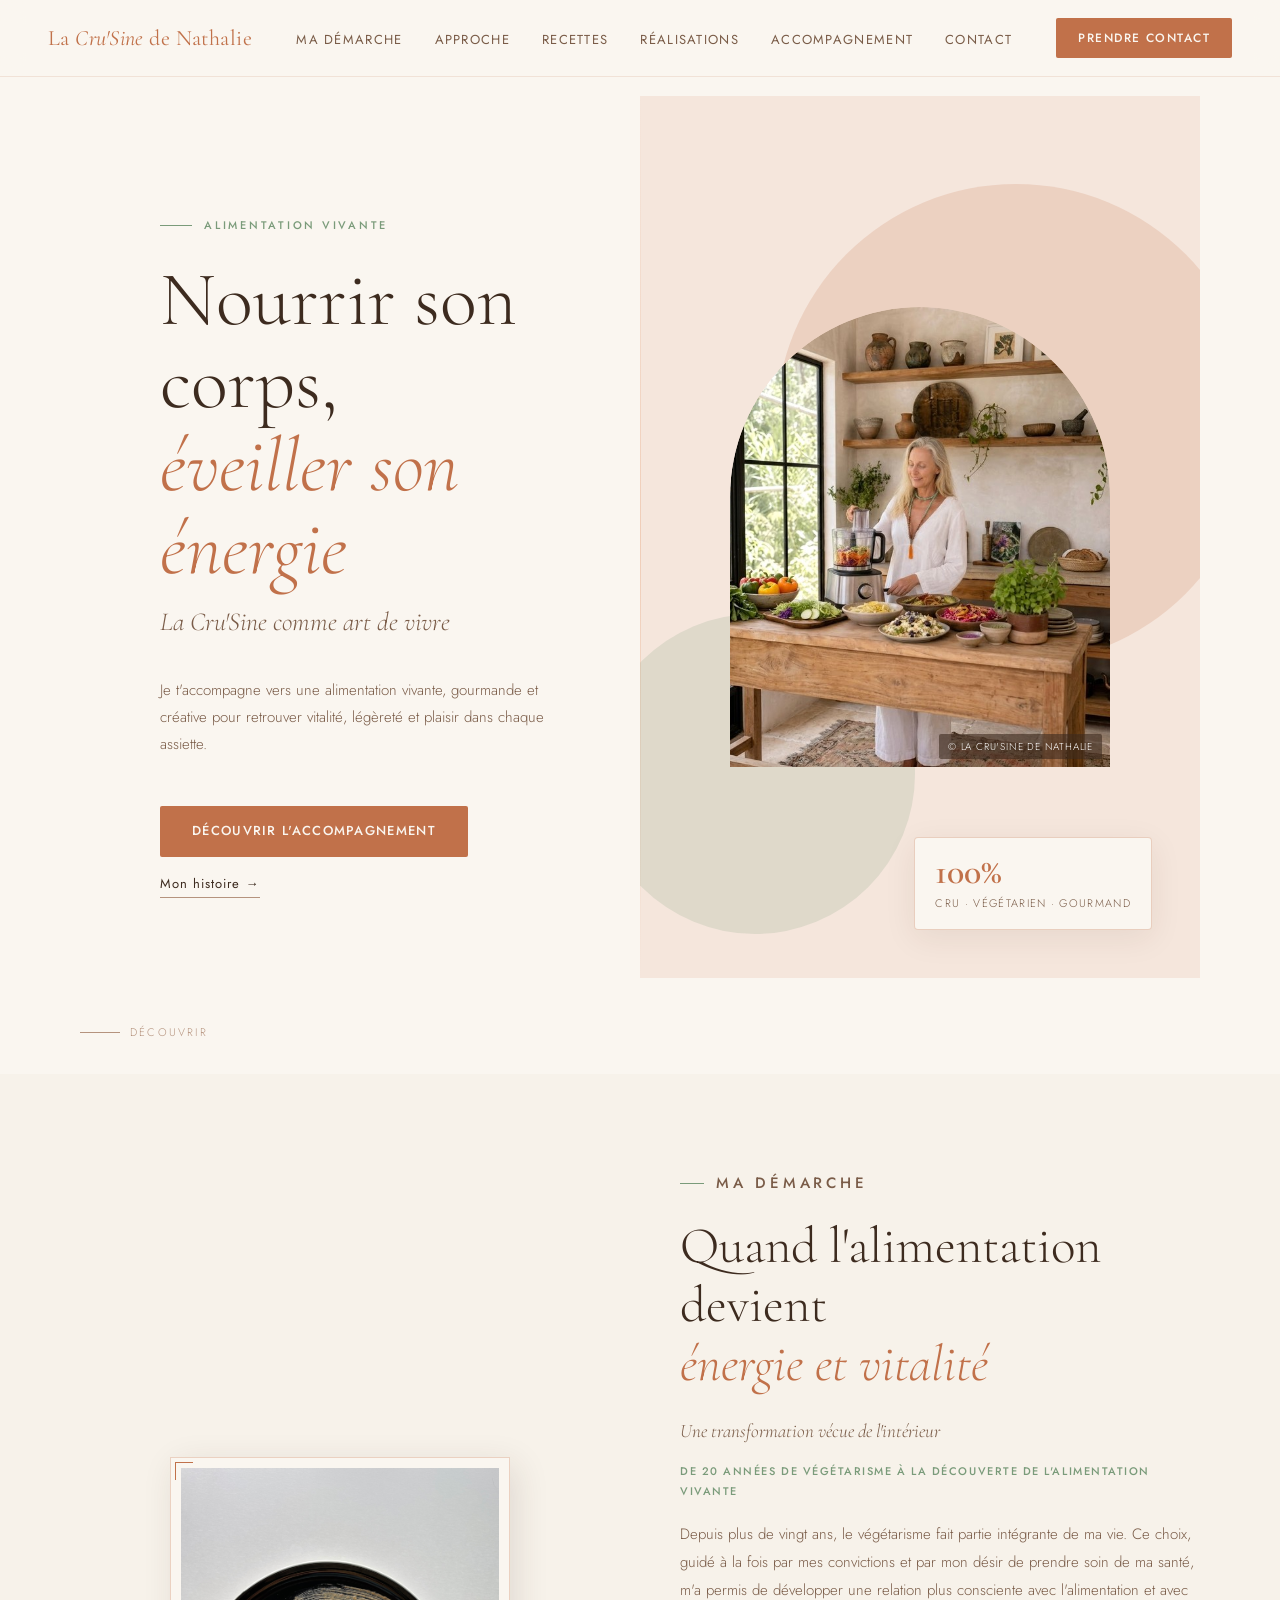
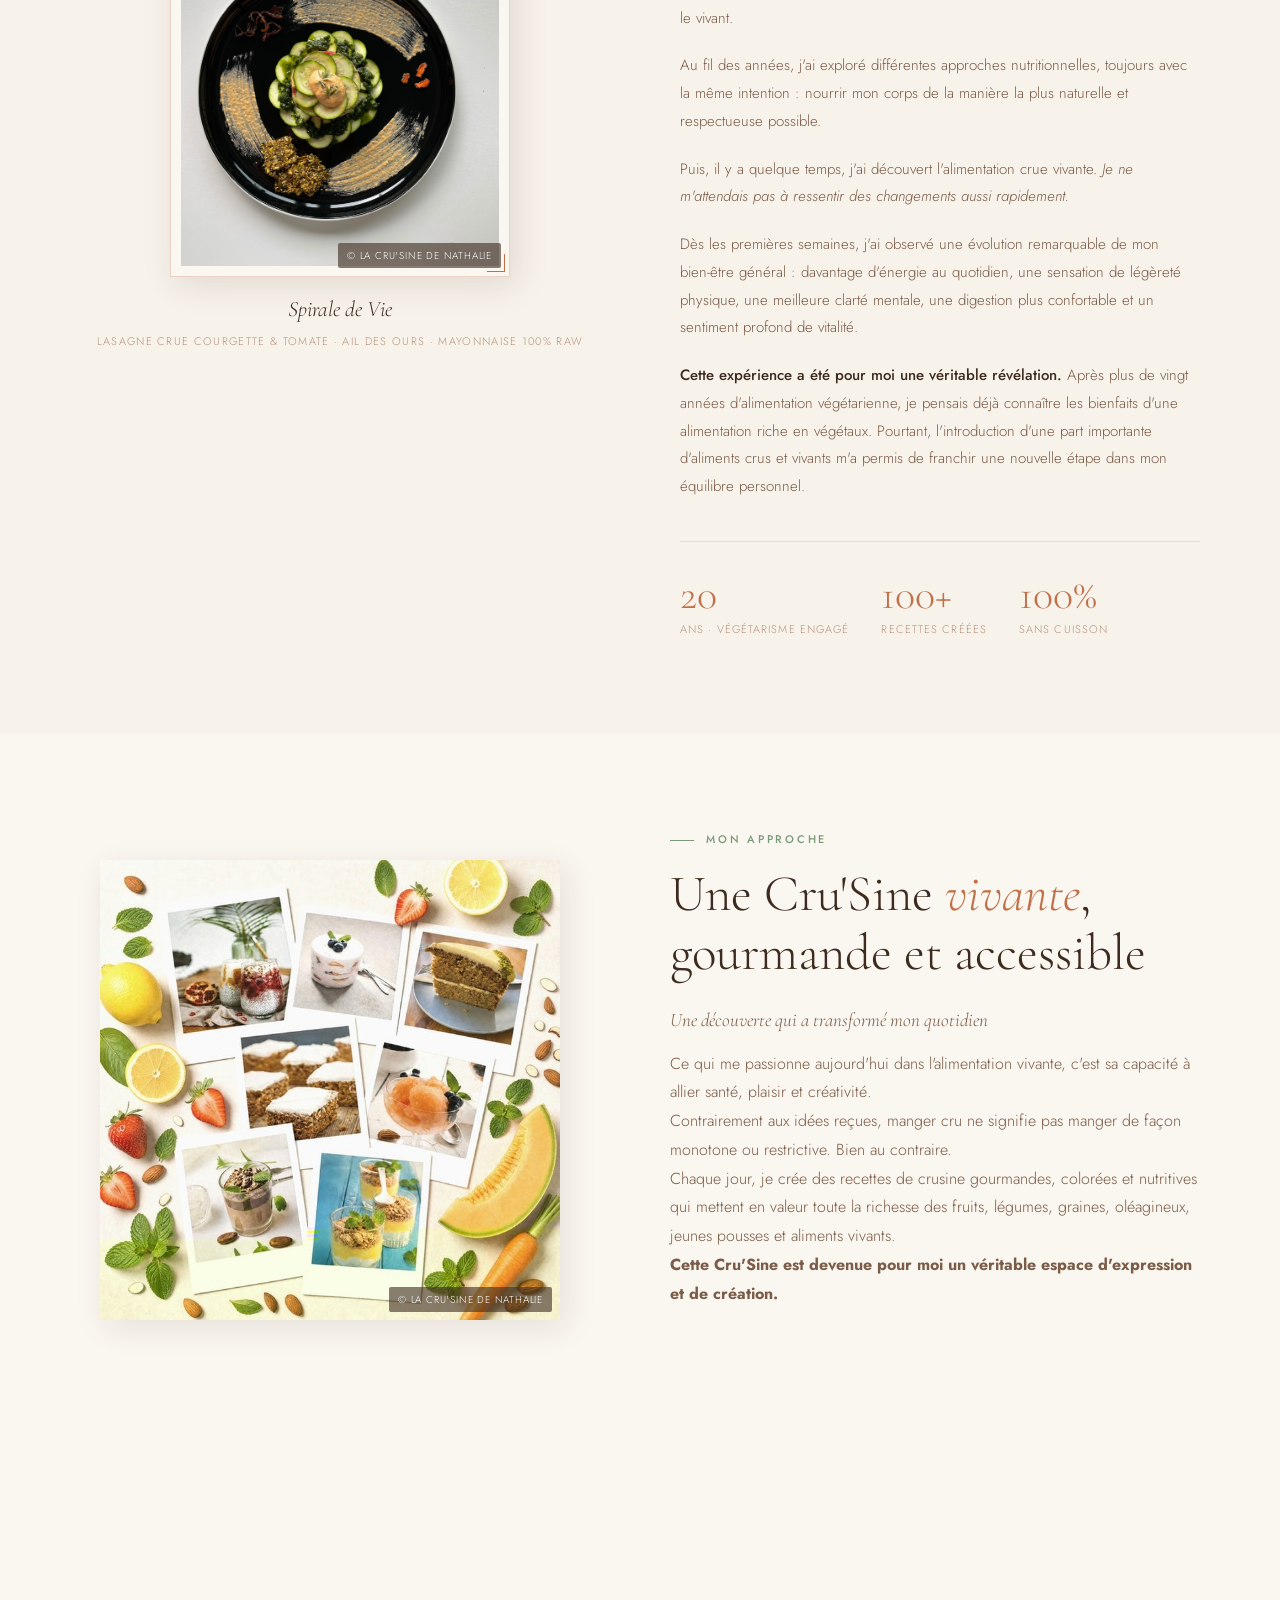
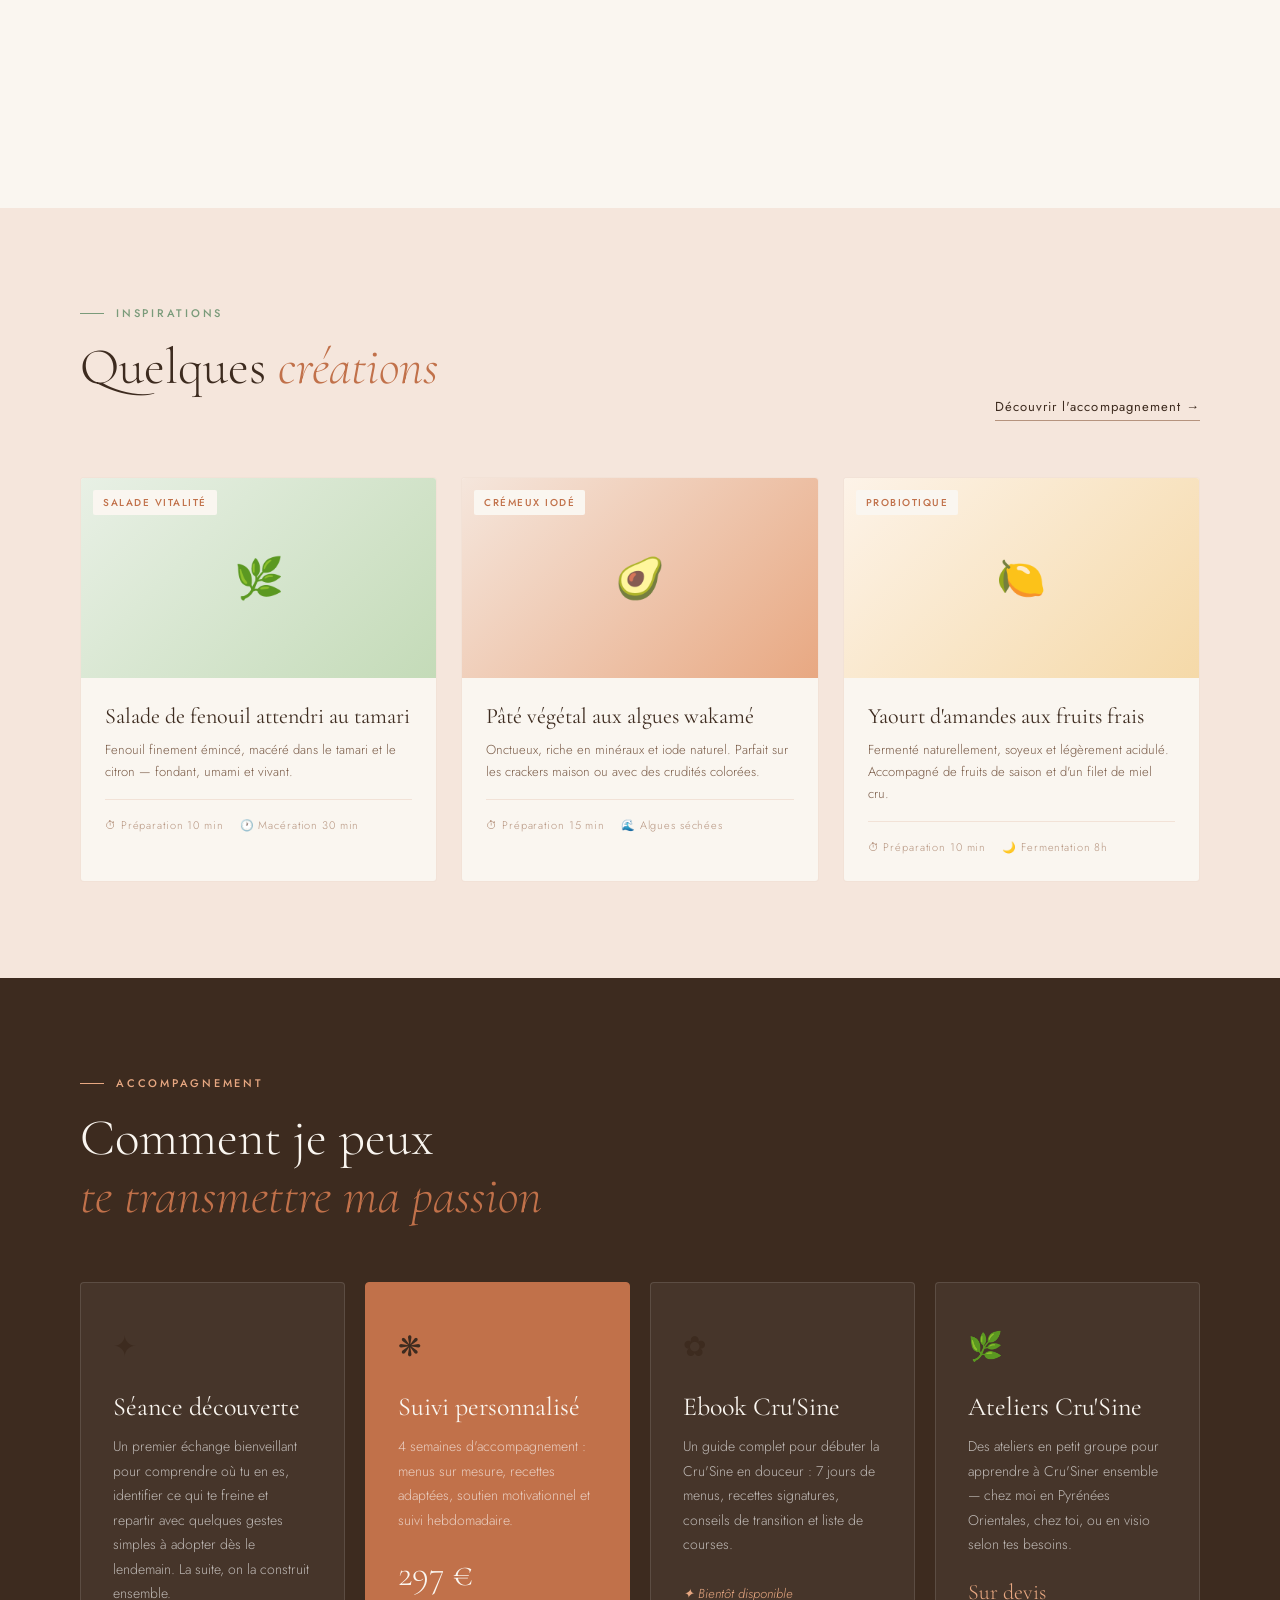
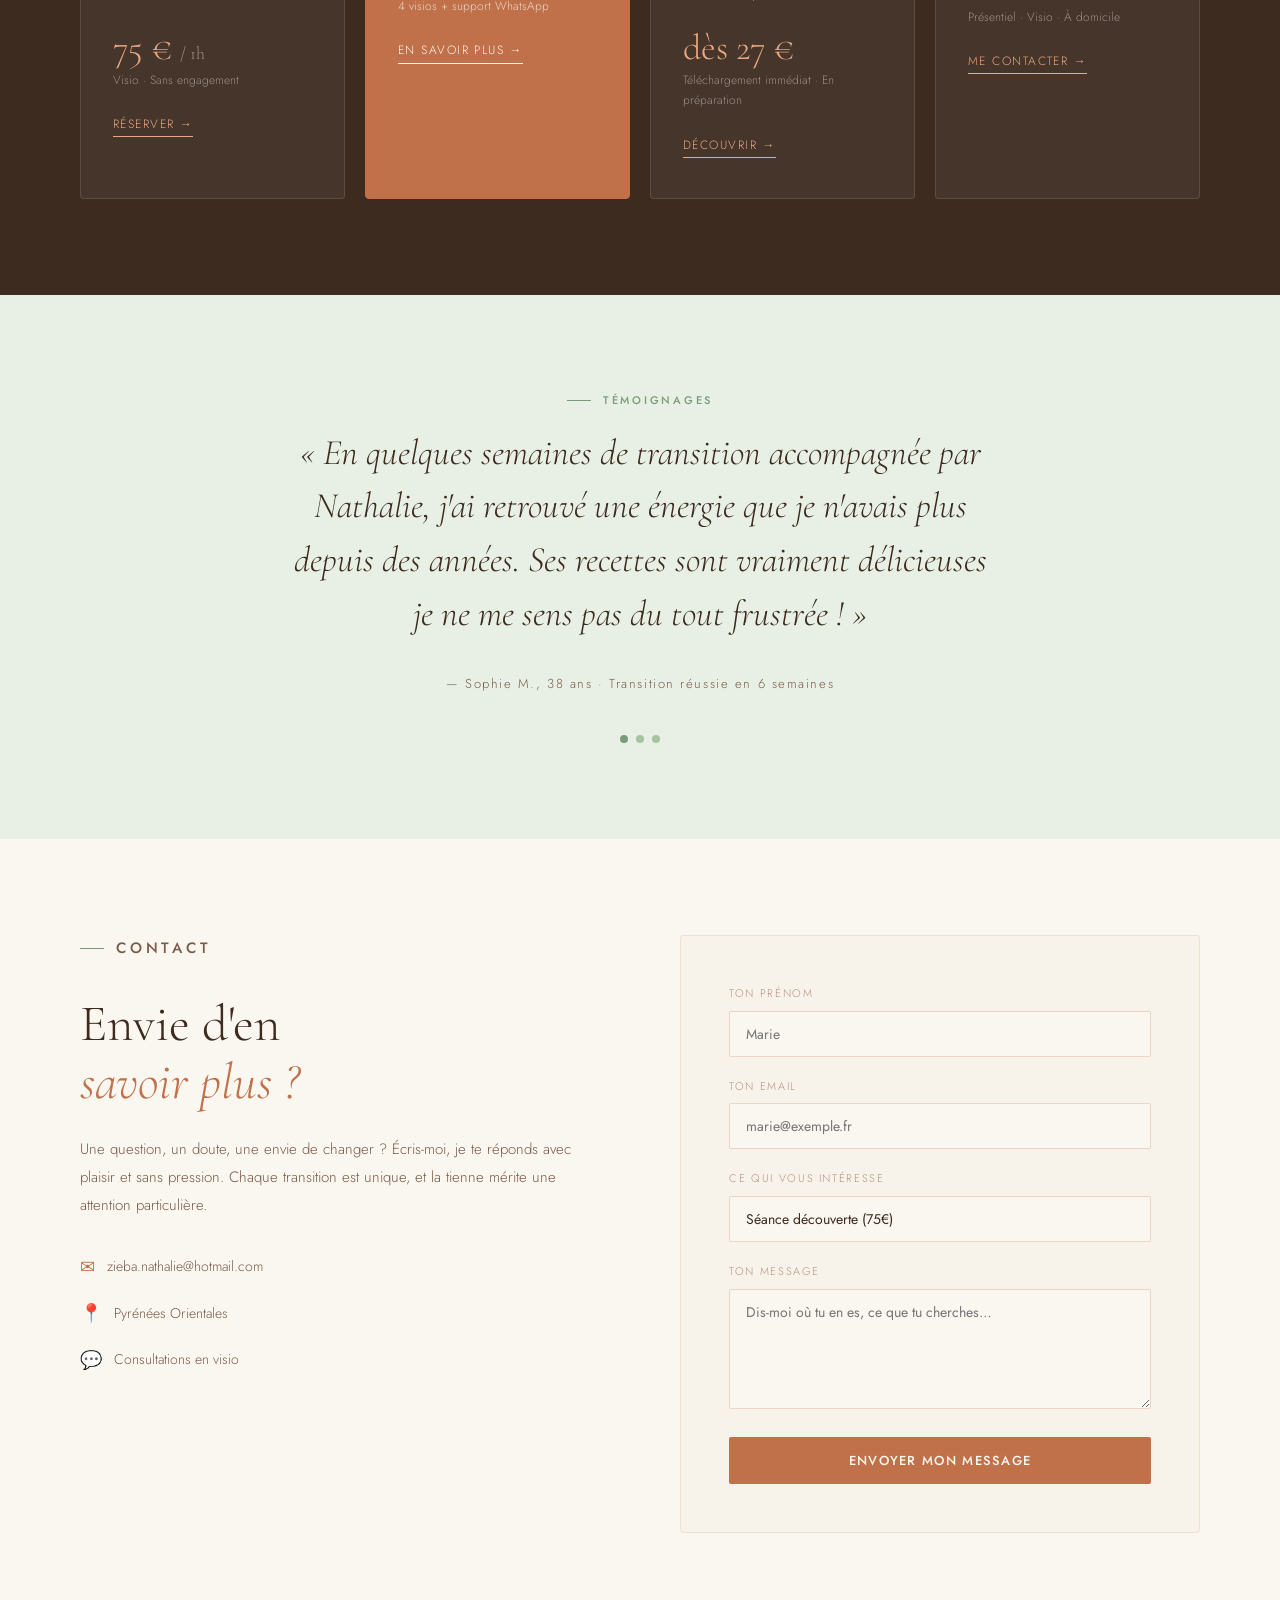
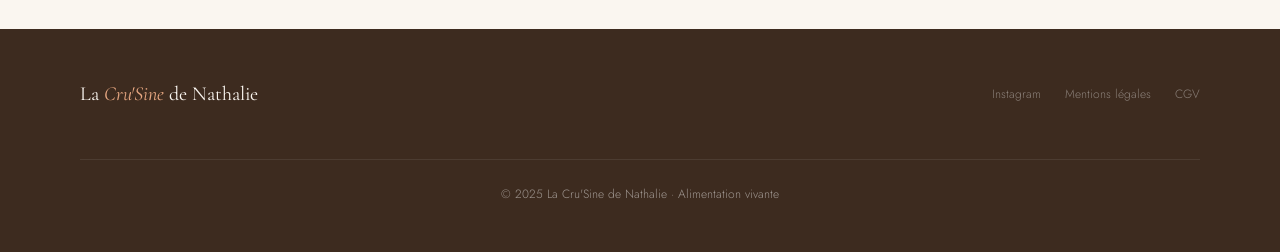
==== index.html @ 4ef41673 "Add files via upload" ====
<!DOCTYPE html>
<html lang="fr">
<head>
<meta charset="UTF-8">
<meta name="viewport" content="width=device-width, initial-scale=1.0, maximum-scale=1.0, user-scalable=no">
<title>La Cru'Sine de Nathalie · Alimentation vivante</title>
<link rel="preconnect" href="https://fonts.googleapis.com">
<link href="https://fonts.googleapis.com/css2?family=Cormorant+Garamond:ital,wght@0,300;0,400;0,600;1,300;1,400&family=Jost:wght@300;400;500&display=swap" rel="stylesheet">
<link rel="stylesheet" href="style.css">
</head>
<body>

<!-- NAV -->
<nav>
  <a href="#" class="nav-logo">La <span>Cru'Sine</span> de Nathalie</a>
  <ul class="nav-links">
    <li><a href="#about">Ma démarche</a></li>
    <li><a href="#pillars">Approche</a></li>
    <li><a href="#recipes">Recettes</a></li>
    <li><a href="galerie.html">Réalisations</a></li><li><a href="#offers">Accompagnement</a></li>
    <li><a href="#contact">Contact</a></li>
  </ul>
  <a href="#contact" class="nav-cta">Prendre contact</a>
  <button class="nav-hamburger" id="hamburger" aria-label="Menu">
    <span></span><span></span><span></span>
  </button>
</nav>

<!-- MENU MOBILE -->
<div class="nav-mobile-overlay" id="mobileMenu">
  <a href="#about" class="mobile-nav-link">Ma démarche</a>
  <a href="#pillars" class="mobile-nav-link">Approche</a>
  <a href="#recipes" class="mobile-nav-link">Recettes</a>
  <a href="galerie.html" class="mobile-nav-link">Réalisations</a>
  <a href="#offers" class="mobile-nav-link">Accompagnement</a>
  <a href="#contact" class="mobile-nav-link">Contact</a>
  <a href="#contact" class="mobile-nav-link nav-mobile-cta">Prendre contact</a>
</div>

<!-- HERO -->
<section class="hero" id="home">
  <div class="hero-left">
    <p class="hero-eyebrow fade-up">Alimentation vivante</p>
    <h1 class="hero-title fade-up delay-1">
      Nourrir son corps,<br>
      <em>éveiller son énergie</em>
    </h1>
    <p class="hero-subtitle fade-up delay-2">La Cru'Sine comme art de vivre</p>
    <p class="hero-desc fade-up delay-3">
      Je t'accompagne vers une alimentation vivante, gourmande et créative 
      pour retrouver vitalité, légèreté et plaisir dans chaque assiette.
    </p>
    <div class="hero-actions fade-up delay-4">
      <a href="#offers" class="btn-primary">Découvrir l'accompagnement</a>
      <a href="#about" class="btn-ghost">Mon histoire →</a>
    </div>
  </div>
  <div class="hero-right">
    <div class="hero-decor-line"></div>
    <div class="hero-shape hero-shape-1"></div>
    <div class="hero-shape hero-shape-2"></div>
    <div class="hero-shape hero-shape-3"></div>
    <div class="hero-botanical">
      <!-- Botanical SVG illustration -->
      <svg class="botanical-svg" viewBox="0 0 400 500" fill="none" xmlns="http://www.w3.org/2000/svg">
        <path d="M200 480 C200 480 200 100 200 80" stroke="#7A9B7A" stroke-width="2" stroke-linecap="round"/>
        <path d="M200 300 C200 300 140 260 100 200 C140 230 200 300 200 300Z" fill="#7A9B7A" opacity="0.6"/>
        <path d="M200 300 C200 300 260 260 300 200 C260 230 200 300 200 300Z" fill="#7A9B7A" opacity="0.5"/>
        <path d="M200 380 C200 380 150 350 120 300 C150 325 200 380 200 380Z" fill="#A8C4A0" opacity="0.5"/>
        <path d="M200 380 C200 380 250 350 280 300 C250 325 200 380 200 380Z" fill="#A8C4A0" opacity="0.4"/>
        <path d="M200 220 C200 220 155 185 130 130 C160 165 200 220 200 220Z" fill="#7A9B7A" opacity="0.55"/>
        <path d="M200 220 C200 220 245 185 270 130 C240 165 200 220 200 220Z" fill="#7A9B7A" opacity="0.45"/>
        <circle cx="200" cy="80" r="12" fill="#C1714A" opacity="0.5"/>
        <circle cx="100" cy="200" r="6" fill="#C1714A" opacity="0.35"/>
        <circle cx="300" cy="200" r="6" fill="#C1714A" opacity="0.35"/>
        <circle cx="120" cy="300" r="5" fill="#E8A882" opacity="0.4"/>
        <circle cx="280" cy="300" r="5" fill="#E8A882" opacity="0.4"/>
        <circle cx="130" cy="130" r="4" fill="#C1714A" opacity="0.3"/>
        <circle cx="270" cy="130" r="4" fill="#C1714A" opacity="0.3"/>
        <!-- Small leaves -->
        <ellipse cx="165" cy="150" rx="18" ry="9" transform="rotate(-35 165 150)" fill="#7A9B7A" opacity="0.4"/>
        <ellipse cx="235" cy="150" rx="18" ry="9" transform="rotate(35 235 150)" fill="#7A9B7A" opacity="0.4"/>
      </svg>
    </div>
    <div class="hero-img-placeholder">
      <div class="hero-photo-frame" style="background:none;border:none;padding:0;overflow:hidden;width:380px;height:460px;border-radius:190px 190px 0 0;">
        <img src="images/nathalie-zieba-la-crusine.jpg" alt="Nathalie Zięba La Cru'Sine" style="width:100%;height:100%;object-fit:cover;object-position:center top;border-radius:190px 190px 0 0;pointer-events:none;user-select:none;-webkit-user-drag:none;" oncontextmenu="return false;" draggable="false">
      </div>
    </div>
    <div class="hero-tag">
      <div class="hero-tag-num">100%</div>
      <div class="hero-tag-label">Cru · Végétarien · Gourmand</div>
    </div>
  </div>
  <div class="scroll-hint">
    <div class="scroll-line"></div>
    <span>Découvrir</span>
  </div>
</section>

<!-- ABOUT -->
<section class="about" id="about">
  <div class="about-grid">
        <div class="about-visual">
      <div class="about-collage">
      <div class="about-collage-frame">
        <img src="images/spirale-de-vie.jpg" alt="Spirale de Vie">
      </div>
      <div class="about-collage-caption">
        <h4>Spirale de Vie</h4>
        <p>Lasagne crue courgette & tomate · ail des ours · mayonnaise 100% raw</p>
      </div>
    </div>
    </div>
    <div class="about-text">
      <p class="section-label">Ma démarche</p>
      <h2 class="section-title">Quand l'alimentation devient<br><em>énergie et vitalité</em></h2>
      <p style="font-family:var(--font-display);font-size:19px;font-style:italic;color:var(--brown-mid);margin-bottom:16px;line-height:1.4;">Une transformation vécue de l'intérieur</p>
      <p style="font-size:11px;letter-spacing:0.14em;text-transform:uppercase;color:var(--sage);font-weight:500;margin-bottom:20px;">De 20 années de végétarisme à la découverte de l'alimentation vivante</p>
      <p>Depuis plus de vingt ans, le végétarisme fait partie intégrante de ma vie. Ce choix, guidé à la fois par mes convictions et par mon désir de prendre soin de ma santé, m'a permis de développer une relation plus consciente avec l'alimentation et avec le vivant.</p>
      <p>Au fil des années, j'ai exploré différentes approches nutritionnelles, toujours avec la même intention : nourrir mon corps de la manière la plus naturelle et respectueuse possible.</p>
      <p>Puis, il y a quelque temps, j'ai découvert l'alimentation crue vivante. <em>Je ne m'attendais pas à ressentir des changements aussi rapidement.</em></p>
      <p>Dès les premières semaines, j'ai observé une évolution remarquable de mon bien-être général : davantage d'énergie au quotidien, une sensation de légèreté physique, une meilleure clarté mentale, une digestion plus confortable et un sentiment profond de vitalité.</p>
      <p><strong>Cette expérience a été pour moi une véritable révélation.</strong> Après plus de vingt années d'alimentation végétarienne, je pensais déjà connaître les bienfaits d'une alimentation riche en végétaux. Pourtant, l'introduction d'une part importante d'aliments crus et vivants m'a permis de franchir une nouvelle étape dans mon équilibre personnel.</p>
      <div class="about-stats">
        <div class="stat-item">
          <div class="stat-num">20</div>
          <div class="stat-label">Ans · Végétarisme engagé</div>
        </div>
        <div class="stat-item">
          <div class="stat-num">100+</div>
          <div class="stat-label">Recettes créées</div>
        </div>
        <div class="stat-item">
          <div class="stat-num">100%</div>
          <div class="stat-label">Sans cuisson</div>
        </div>
      </div>
    </div>
  </div>
</section>

<!-- PILLARS -->
<section class="pillars" id="pillars">
  <div class="pillars-layout">
    <div class="pillars-left">
      <div class="pillars-photo-frame">
        <img class="pillars-photo-main" src="images/la-crusine-de-nathalie.jpg" alt="La Cru'Sine de Nathalie">
        
        
        
        
      </div>
    </div>
    <div class="pillars-right">
      <p class="section-label">Mon approche</p>
      <div class="pillars-intro">
        <h2 class="section-title">Une Cru'Sine <em>vivante</em>,<br>gourmande et accessible</h2>
        <p style="font-family:var(--font-display);font-size:19px;font-style:italic;color:var(--brown-mid);margin-bottom:16px;line-height:1.4;">Une découverte qui a transformé mon quotidien</p>
        <p>Ce qui me passionne aujourd'hui dans l'alimentation vivante, c'est sa capacité à allier santé, plaisir et créativité.</p>
        <p>Contrairement aux idées reçues, manger cru ne signifie pas manger de façon monotone ou restrictive. Bien au contraire.</p>
        <p>Chaque jour, je crée des recettes de crusine gourmandes, colorées et nutritives qui mettent en valeur toute la richesse des fruits, légumes, graines, oléagineux, jeunes pousses et aliments vivants.</p>
        <p><strong>Cette Cru'Sine est devenue pour moi un véritable espace d'expression et de création.</strong></p>
      </div>
      
    </div>
  </div>

  <!-- DESKTOP : grille 3 colonnes -->
  <div class="pillars-grid pillars-grid-desktop">
    <div class="pillar">
      <span class="pillar-num">01</span>
      <span class="pillar-icon">🌿</span>
      <h3>Douceur de la transition</h3>
      <p>Pas de rupture brutale. Un accompagnement progressif, à ton rythme, qui respecte tes habitudes et tes contraintes de vie.</p>
    </div>
    <div class="pillar">
      <span class="pillar-num">02</span>
      <span class="pillar-icon">🍓</span>
      <h3>Saveur avant tout</h3>
      <p>La crusine peut être délicieuse. Je te prouve chaque jour qu'alimentation vivante rime avec plaisir, couleurs et créativité.</p>
    </div>
    <div class="pillar">
      <span class="pillar-num">03</span>
      <span class="pillar-icon">✨</span>
      <h3>Énergie &amp; vitalité</h3>
      <p>Les enzymes vivants, la densité nutritive du cru — ressentir la différence dans son corps est la meilleure des motivations.</p>
    </div>
  </div>

  <!-- MOBILE : carrousel swipeable -->
  <div class="pillars-carousel" id="pilliersCarousel">
    <div class="pillars-carousel-track" id="pilliersTrack">
      <div class="pillar pillar-slide">
        <span class="pillar-num">01</span>
        <span class="pillar-icon">🌿</span>
        <h3>Douceur de la transition</h3>
        <p>Pas de rupture brutale. Un accompagnement progressif, à ton rythme, qui respecte tes habitudes et tes contraintes de vie.</p>
      </div>
      <div class="pillar pillar-slide">
        <span class="pillar-num">02</span>
        <span class="pillar-icon">🍓</span>
        <h3>Saveur avant tout</h3>
        <p>La crusine peut être délicieuse. Je te prouve chaque jour qu'alimentation vivante rime avec plaisir, couleurs et créativité.</p>
      </div>
      <div class="pillar pillar-slide">
        <span class="pillar-num">03</span>
        <span class="pillar-icon">✨</span>
        <h3>Énergie &amp; vitalité</h3>
        <p>Les enzymes vivants, la densité nutritive du cru — ressentir la différence dans son corps est la meilleure des motivations.</p>
      </div>
    </div>
    <div class="carousel-dots" id="pillieresDots">
      <button class="carousel-dot active" data-slide="0" aria-label="Pilier 1"></button>
      <button class="carousel-dot" data-slide="1" aria-label="Pilier 2"></button>
      <button class="carousel-dot" data-slide="2" aria-label="Pilier 3"></button>
    </div>
  </div>
</section>

<!-- RECIPES -->
<section class="recipes" id="recipes">
  <div class="recipes-header">
    <div>
      <p class="section-label">Inspirations</p>
      <h2 class="section-title">Quelques <em>créations</em></h2>
    </div>
    <a href="#contact" class="btn-ghost">Découvrir l'accompagnement →</a>
  </div>
  <div class="recipes-grid">
    <div class="recipe-card" onclick="openModal('modal-fenouil')">
      <div class="recipe-img recipe-img-1">
        <span class="recipe-tag">Salade vitalité</span>
        🌿
      </div>
      <div class="recipe-body">
        <h3>Salade de fenouil attendri au tamari</h3>
        <p>Fenouil finement émincé, macéré dans le tamari et le citron — fondant, umami et vivant.</p>
        <div class="recipe-meta">
          <span>⏱ Préparation 10 min</span>
          <span>🕐 Macération 30 min</span>
        </div>
      </div>
    
    
    </div>
    <div class="recipe-card" onclick="openModal('modal-pate')">
      <div class="recipe-img recipe-img-2">
        <span class="recipe-tag">Crémeux iodé</span>
        🥑
      </div>
      <div class="recipe-body">
        <h3>Pâté végétal aux algues wakamé</h3>
        <p>Onctueux, riche en minéraux et iode naturel. Parfait sur les crackers maison ou avec des crudités colorées.</p>
        <div class="recipe-meta">
          <span>⏱ Préparation 15 min</span>
          <span>🌊 Algues séchées</span>
        </div>
      </div>
    </div>
    <div class="recipe-card" onclick="openModal('modal-yaourt')">
      <div class="recipe-img recipe-img-3">
        <span class="recipe-tag">Probiotique</span>
        🍋
      </div>
      <div class="recipe-body">
        <h3>Yaourt d'amandes aux fruits frais</h3>
        <p>Fermenté naturellement, soyeux et légèrement acidulé. Accompagné de fruits de saison et d'un filet de miel cru.</p>
        <div class="recipe-meta">
          <span>⏱ Préparation 10 min</span>
          <span>🌙 Fermentation 8h</span>
        </div>
      </div>
    </div>
  </div>
</section>

<!-- OFFERS -->
<section class="offers" id="offers">
  <p class="section-label">Accompagnement</p>
  <h2 class="section-title">Comment je peux<br><em>te transmettre ma passion</em></h2>
  <div class="offers-grid">
    <div class="offer-card">
      <div class="offer-icon">✦</div>
      <h3>Séance découverte</h3>
      <p>Un premier échange bienveillant pour comprendre où tu en es, identifier ce qui te freine et repartir avec quelques gestes simples à adopter dès le lendemain. La suite, on la construit ensemble.</p>
      <div class="offer-price">75 € <span style="font-size:18px;color:rgba(255,255,255,0.45)">/ 1h</span></div>
      <div class="offer-price-label">Visio · Sans engagement</div>
      <a href="#contact" class="offer-link">Réserver →</a>
    </div>
    <div class="offer-card featured">
      <div class="offer-icon">❋</div>
      <h3>Suivi personnalisé</h3>
      <p>4 semaines d'accompagnement : menus sur mesure, recettes adaptées, soutien motivationnel et suivi hebdomadaire.</p>
      <div class="offer-price">297 €</div>
      <div class="offer-price-label">4 visios + support WhatsApp</div>
      <a href="#contact" class="offer-link">En savoir plus →</a>
    </div>
    <div class="offer-card">
      <div class="offer-icon">✿</div>
      <h3>Ebook Cru'Sine</h3>
      <p>Un guide complet pour débuter la Cru'Sine en douceur : 7 jours de menus, recettes signatures, conseils de transition et liste de courses. <br><br><em style="color:var(--terra-light);font-size:13px;">✦ Bientôt disponible</em></p>
      <div class="offer-price">dès 27 €</div>
      <div class="offer-price-label">Téléchargement immédiat · En préparation</div>
      <a href="#contact" class="offer-link">Découvrir →</a>
    </div>
      <div class="offer-card">
      <div class="offer-icon">🌿</div>
      <h3>Ateliers Cru'Sine</h3>
      <p>Des ateliers en petit groupe pour apprendre à Cru'Siner ensemble — chez moi en Pyrénées Orientales, chez toi, ou en visio selon tes besoins.</p>
      <div class="offer-price" style="font-size:22px;">Sur devis</div>
      <div class="offer-price-label">Présentiel · Visio · À domicile</div>
      <a href="#contact" class="offer-link">Me contacter →</a>
    </div>
  </div>
</section>

<!-- TESTIMONIAL -->
<section class="testimonial">
  <p class="section-label" style="justify-content:center">Témoignages</p>
  <div class="testimonial-quote" id="tquote">
    «&nbsp;En quelques semaines de transition accompagnée par Nathalie, j'ai retrouvé une énergie que je n'avais plus depuis des années. Ses recettes sont vraiment délicieuses je ne me sens pas du tout frustrée !&nbsp;»
  </div>
  <p class="testimonial-author" id="tauthor">— Sophie M., 38 ans · Transition réussie en 6 semaines</p>
  <div class="testimonial-dots">
    <div class="t-dot active" onclick="showTestimonial(0)"></div>
    <div class="t-dot" onclick="showTestimonial(1)"></div>
    <div class="t-dot" onclick="showTestimonial(2)"></div>
  </div>
</section>

<!-- CONTACT -->
<section class="contact" id="contact">
  <div class="contact-grid">
    <div class="contact-info">
      <p class="section-label">Contact</p>
      <h2 class="section-title">Envie d'en<br><em>savoir plus ?</em></h2>
      <p>Une question, un doute, une envie de changer ? Écris-moi, je te réponds avec plaisir et sans pression. Chaque transition est unique, et la tienne mérite une attention particulière.</p>
      <div class="contact-detail">
        <span class="contact-detail-icon">✉</span>
        <span class="contact-detail-text">zieba.nathalie@hotmail.com</span>
      </div>
      <div class="contact-detail">
        <span class="contact-detail-icon">📍</span>
        <span class="contact-detail-text">Pyrénées Orientales</span>
      </div>
      <div class="contact-detail">
        <span class="contact-detail-icon">💬</span>
        <span class="contact-detail-text">Consultations en visio</span>
      </div>
    </div>
    <div class="contact-form"><form action="https://formspree.io/f/mzdqjozo" method="POST" id="contactForm">
      <div class="form-group">
        <label>Ton prénom</label>
        <input type="text" name="prenom" placeholder="Marie" required>
      </div>
      <div class="form-group">
        <label>Ton email</label>
        <input type="email" name="email" placeholder="marie@exemple.fr" required>
      </div>
      <div class="form-group">
        <label>Ce qui vous intéresse</label>
        <select name="interet">
          <option>Séance découverte (75€)</option>
          <option>Suivi personnalisé (297€/mois)</option>
          <option>Ebook Cru'Sine (bientôt disponible)</option>
          <option>Atelier Cru'Sine (sur devis)</option>
          <option>Une simple question</option>
        </select>
      </div>
      <div class="form-group">
        <label>Ton message</label>
        <textarea name="message" placeholder="Dis-moi où tu en es, ce que tu cherches…"></textarea>
      </div>
      <button type="submit" class="form-submit">Envoyer mon message</button></form>

    <!-- Message de confirmation -->
    <div class="form-confirmation" id="formConfirmation">
      <div class="form-confirmation-icon">🌿</div>
      <h3>Merci <em>pour ton message !</em></h3>
      <div class="confirm-line"></div>
      <p>Je l'ai bien reçu et te répondrai avec plaisir</p>
      <p>dans les 24 à 48 heures.</p>
      <p style="margin-top:16px;font-style:italic;color:var(--brown-light);font-size:13px;">À très vite, Nathalie 🌸</p>
      <button class="confirm-retour" onclick="resetForm()">← Revenir au formulaire</button>
    </div>
    </div>
  </div>
</section>

<!-- FOOTER -->
<footer>
  <div class="footer-logo">La <em>Cru'Sine</em> de Nathalie</div>
  <div class="footer-links">
    <a href="#">Instagram</a>
    <a href="#">Mentions légales</a>
    <a href="#">CGV</a>
  </div>
  <p class="footer-copy">© 2025 La Cru'Sine de Nathalie · Alimentation vivante</p>
</footer>

<!-- MODALES RECETTES -->
<div class="modal-overlay" id="modal-fenouil" onclick="closeModal(event, 'modal-fenouil')">
  <div class="modal-box">
    <div class="modal-header">
      <button class="modal-close" onclick="document.getElementById('modal-fenouil').classList.remove('active');document.body.style.overflow=''">✕</button>
      <div class="modal-tag">🥗 Salade · RAW · Sans déshydratation</div>
      <h2 class="modal-title">Salade de fenouil attendri au tamari</h2>
      <p class="modal-sub">Fenouil finement émincé, macéré dans le tamari et le citron — fondant, umami et vivant</p>
    </div>
    <div class="modal-meta">
      <span>⏱ Préparation 10 min</span>
      <span>🕐 Macération 30 min</span>
      <span>🍽️ 2 personnes</span>
      <span>🌡️ 100% cru · sans déshydratation</span>
    </div>
    <div class="modal-body">
      <div class="modal-section-title">Ingrédients</div>
      <div class="modal-ingredients">
        <div class="modal-ingredient"><span class="ing-name">Bulbe de fenouil</span><span class="ing-qty">1 gros</span></div>
        <div class="modal-ingredient"><span class="ing-name">Tamari non pasteurisé</span><span class="ing-qty">1 c. à s.</span></div>
        <div class="modal-ingredient"><span class="ing-name">Jus de citron frais</span><span class="ing-qty">1 c. à s.</span></div>
        <div class="modal-ingredient"><span class="ing-name">Huile d'olive vierge extra</span><span class="ing-qty">2 c. à s.</span></div>
        <div class="modal-ingredient"><span class="ing-name">Gingembre frais râpé</span><span class="ing-qty">1 c. à c.</span></div>
        <div class="modal-ingredient"><span class="ing-name">Graines de sésame</span><span class="ing-qty">1 c. à s.</span></div>
        <div class="modal-ingredient"><span class="ing-name">Coriandre ou aneth frais</span><span class="ing-qty">1 poignée</span></div>
        <div class="modal-ingredient"><span class="ing-name">Zeste d'orange bio</span><span class="ing-qty">½ c. à c. (optionnel)</span></div>
      </div>
      <div class="modal-section-title">Préparation</div>
      <ol class="modal-steps">
        <li><span class="step-num">1</span>Émincer le fenouil très finement à la mandoline ou au couteau — lamelles quasi translucides pour un résultat fondant.</li>
        <li><span class="step-num">2</span>Dans un grand bol, mélanger le tamari + jus de citron + huile d'olive + gingembre râpé.</li>
        <li><span class="step-num">3</span>Ajouter le fenouil émincé et bien masser à la main pour imprégner chaque lamelle.</li>
        <li><span class="step-num">4</span>Laisser reposer 30 min au frais — le fenouil va s'attendrir et absorber les arômes.</li>
        <li><span class="step-num">5</span>Au moment de servir, parsemer de graines de sésame, herbes fraîches et zeste d'orange.</li>
      </ol>
      <div class="modal-note">💡 Le tamari non pasteurisé (vivant) conserve ses enzymes de fermentation. Variante marine : ajouter quelques lamelles de dulse réhydratée à froid.</div>
    </div>
  </div>
</div>
<div class="modal-overlay" id="modal-pate" onclick="closeModal(event, 'modal-pate')">
  <div class="modal-box">
    <div class="modal-header">
      <button class="modal-close" onclick="document.getElementById('modal-pate').classList.remove('active')">✕</button>
      <div class="modal-tag">🌊 Pâté · RAW · Mer & Algues</div>
      <h2 class="modal-title">Pâté wakamé, citron & gingembre</h2>
      <p class="modal-sub">Frais et vif — le gingembre exalte les algues</p>
    </div>
    <div class="modal-meta">
      <span>⏱ Préparation 15 min</span>
      <span>+ trempage wakamé 10 min</span>
      <span>🍽️ 1 pot de 200 g</span>
    </div>
    <div class="modal-body">
      <div class="modal-section-title">Ingrédients</div>
      <div class="modal-ingredients">
        <div class="modal-ingredient"><span class="ing-name">Wakamé séché</span><span class="ing-qty">20 g</span></div>
        <div class="modal-ingredient"><span class="ing-name">Amandes (trempées 8h)</span><span class="ing-qty">100 g</span></div>
        <div class="modal-ingredient"><span class="ing-name">Gingembre frais râpé</span><span class="ing-qty">2 cm</span></div>
        <div class="modal-ingredient"><span class="ing-name">Citron vert (jus + zeste)</span><span class="ing-qty">1</span></div>
        <div class="modal-ingredient"><span class="ing-name">Huile de coco vierge</span><span class="ing-qty">1 c. à s.</span></div>
        <div class="modal-ingredient"><span class="ing-name">Ciboulette</span><span class="ing-qty">1 botte</span></div>
        <div class="modal-ingredient"><span class="ing-name">Sel de mer</span><span class="ing-qty">½ c. à c.</span></div>
      </div>
      <div class="modal-section-title">Préparation</div>
      <ol class="modal-steps">
        <li><span class="step-num">1</span>Réhydrater le wakamé 10 min à l'eau froide. Égoutter et hacher.</li>
        <li><span class="step-num">2</span>Mixer amandes égouttées, gingembre, citron, huile et sel.</li>
        <li><span class="step-num">3</span>Incorporer le wakamé haché et la ciboulette ciselée à la main.</li>
        <li><span class="step-num">4</span>Ajuster l'acidité avec le citron vert.</li>
        <li><span class="step-num">5</span>Réfrigérer avant de servir.</li>
      </ol>
      <div class="modal-note">💡 Le wakamé réhydraté à froid garde toutes ses propriétés nutritionnelles.</div>
    </div>
  </div>
</div>

<div class="modal-overlay" id="modal-yaourt" onclick="closeModal(event, 'modal-yaourt')">
  <div class="modal-box">
    <div class="modal-header">
      <button class="modal-close" onclick="document.getElementById('modal-yaourt').classList.remove('active')">✕</button>
      <div class="modal-tag">🥥 Yaourt · RAW · Fermenté</div>
      <h2 class="modal-title">Yaourt coco-cajou fermenté nature</h2>
      <p class="modal-sub">La base incontournable — crémeux, légèrement acidulé, parfait tel quel</p>
    </div>
    <div class="modal-meta">
      <span>⏱ Préparation 15 min</span>
      <span>🌡️ Fermentation 12–24h</span>
      <span>🍽️ 4 pots</span>
    </div>
    <div class="modal-body">
      <div class="modal-section-title">Ingrédients</div>
      <div class="modal-ingredients">
        <div class="modal-ingredient"><span class="ing-name">Noix de cajou (trempées 8h)</span><span class="ing-qty">200 g</span></div>
        <div class="modal-ingredient"><span class="ing-name">Lait de coco cru</span><span class="ing-qty">200 ml</span></div>
        <div class="modal-ingredient"><span class="ing-name">Probiotiques</span><span class="ing-qty">2 gélules</span></div>
        <div class="modal-ingredient"><span class="ing-name">Eau filtrée</span><span class="ing-qty">100 ml</span></div>
      </div>
      <div class="modal-section-title">Préparation</div>
      <ol class="modal-steps">
        <li><span class="step-num">1</span>Mixer cajous + lait de coco + eau jusqu'à obtenir une crème ultra-lisse (5 min de mixage).</li>
        <li><span class="step-num">2</span>Ouvrir les gélules de probiotiques et mélanger à la crème avec une cuillère en bois.</li>
        <li><span class="step-num">3</span>Verser dans des pots en verre, couvrir d'un tissu fin.</li>
        <li><span class="step-num">4</span>Fermenter à température ambiante 12–24h (goûter pour ajuster l'acidité).</li>
        <li><span class="step-num">5</span>Réfrigérer 4h avant de servir — il s'épaissit en refroidissant.</li>
      </ol>
      <div class="modal-note">💡 Ne jamais utiliser de cuillère métallique avec les probiotiques — utiliser bois ou bambou.</div>
    </div>
  </div>
</div>

<script src="script.js"></script>
</body>
</html>
---- style.css ----
*, *::before, *::after { box-sizing: border-box; margin: 0; padding: 0; }

  /* Protection anti-copie + signature sur les photos */
  img { -webkit-user-drag: none; user-select: none; -webkit-touch-callout: none; }
  .photo-signature {
    position: absolute; bottom: 8px; right: 8px; z-index: 4;
    font-family: 'Jost', sans-serif; font-size: 10px; letter-spacing: 0.08em;
    text-transform: uppercase; color: #fff;
    background: rgba(61,43,31,0.6);
    padding: 4px 9px;
    border-radius: 2px;
    pointer-events: none; white-space: nowrap;
  }

  :root {
    --terra: #C1714A;
    --terra-light: #E8A882;
    --terra-pale: #F5E6DC;
    --sage: #7A9B7A;
    --sage-light: #A8C4A0;
    --sage-pale: #E8F0E5;
    --cream: #FAF6F0;
    --brown: #3D2B1F;
    --brown-mid: #7A5C48;
    --brown-light: #B5937E;
    --off-white: #F7F2EA;
    --font-display: 'Cormorant Garamond', Georgia, serif;
    --font-body: 'Jost', sans-serif;
  }

  html { scroll-behavior: smooth; overflow-y: auto !important; }
body { overflow-y: auto !important; }

  body {
    font-family: var(--font-body);
    background: var(--cream);
    color: var(--brown);
    font-weight: 300;
    line-height: 1.7;
    overflow-x: hidden;
  }

  /* ── NAV ── */
  nav {
    position: fixed; top: 0; left: 0; right: 0; z-index: 100;
    display: flex; align-items: center; justify-content: space-between;
    padding: 18px 48px;
    background: rgba(250,246,240,0.88);
    backdrop-filter: blur(12px);
    border-bottom: 0.5px solid rgba(193,113,74,0.15);
    transition: padding .3s;
  }
  .nav-logo {
    font-family: var(--font-display);
    font-size: 22px;
    font-weight: 400;
    color: var(--terra);
    letter-spacing: 0.02em;
    text-decoration: none;
  }
  .nav-logo span { font-style: italic; }
  .nav-links { display: flex; gap: 32px; list-style: none; }
  .nav-links a {
    font-size: 13px; font-weight: 400; letter-spacing: 0.1em; text-transform: uppercase;
    color: var(--brown-mid); text-decoration: none; transition: color .2s;
  }
  .nav-links a:hover { color: var(--terra); }
  .nav-cta {
    font-size: 12px; font-weight: 500; letter-spacing: 0.12em; text-transform: uppercase;
    color: var(--cream); background: var(--terra);
    padding: 10px 22px; border-radius: 2px; text-decoration: none;
    transition: background .2s;
  }
  .nav-cta:hover { background: var(--brown); }

  /* ── HERO ── */
  .hero {
    min-height: 100vh;
    display: grid;
    grid-template-columns: 1fr 1fr;
    position: relative;
    overflow: hidden;
  }
  .hero-left {
    display: flex; flex-direction: column; justify-content: center;
    padding: 120px 64px 80px 80px;
    position: relative; z-index: 2;
  }
  .hero-eyebrow {
    font-size: 11px; letter-spacing: 0.25em; text-transform: uppercase;
    color: var(--sage); font-weight: 500; margin-bottom: 24px;
    display: flex; align-items: center; gap: 12px;
  }
  .hero-eyebrow::before {
    content: ''; display: block; width: 32px; height: 0.5px; background: var(--sage);
  }
  .hero-title {
    font-family: var(--font-display);
    font-size: clamp(52px, 6vw, 80px);
    font-weight: 300;
    line-height: 1.08;
    color: var(--brown);
    margin-bottom: 12px;
  }
  .hero-title em {
    font-style: italic; color: var(--terra); display: block;
  }
  .hero-subtitle {
    font-family: var(--font-display);
    font-size: clamp(18px, 2.2vw, 26px);
    font-weight: 300; font-style: italic;
    color: var(--brown-mid); margin-bottom: 36px; line-height: 1.5;
  }
  .hero-desc {
    font-size: 15px; color: var(--brown-mid); max-width: 400px;
    margin-bottom: 48px; line-height: 1.8;
  }
  .hero-actions { display: flex; gap: 16px; align-items: center; flex-wrap: wrap; }
  .btn-primary {
    background: var(--terra); color: var(--cream);
    padding: 14px 32px; border-radius: 2px;
    font-size: 13px; font-weight: 500; letter-spacing: 0.1em; text-transform: uppercase;
    text-decoration: none; transition: all .2s;
  }
  .btn-primary:hover { background: var(--brown); }
  .btn-ghost {
    color: var(--brown); font-size: 13px; font-weight: 400;
    letter-spacing: 0.08em; text-decoration: none;
    border-bottom: 0.5px solid var(--brown-light);
    padding-bottom: 2px; transition: all .2s;
  }
  .btn-ghost:hover { color: var(--terra); border-color: var(--terra); }

  .hero-right {
    -webkit-touch-callout: none; user-select: none;
    position: relative; overflow: hidden;
    background: var(--terra-pale);
  }
  .hero-right img { pointer-events: none; -webkit-user-drag: none; }
  .hero-img-placeholder { -webkit-touch-callout: none; user-select: none;
    position: absolute; inset: 0;
    display: flex; flex-direction: column; align-items: center; justify-content: center;
    gap: 0;
  }
  /* Organic shapes background */
  .hero-shape {
    position: absolute;
    border-radius: 50%;
    opacity: 0.18;
  }
  .hero-shape-1 {
    width: 480px; height: 480px;
    background: var(--terra);
    top: 10%; right: -10%;
    animation: float1 8s ease-in-out infinite;
  }
  .hero-shape-2 {
    width: 320px; height: 320px;
    background: var(--sage);
    bottom: 5%; left: -8%;
    animation: float2 10s ease-in-out infinite;
  }
  .hero-shape-3 {
    width: 200px; height: 200px;
    background: var(--terra-light);
    top: 50%; left: 30%;
    animation: float1 12s ease-in-out infinite 2s;
  }
  @keyframes float1 { 0%,100%{transform:translate(0,0) scale(1)} 50%{transform:translate(-15px,20px) scale(1.05)} }
  @keyframes float2 { 0%,100%{transform:translate(0,0) scale(1)} 50%{transform:translate(20px,-15px) scale(0.95)} }

  .hero-botanical {
    position: absolute; inset: 0;
    display: flex; align-items: center; justify-content: center;
  }
  .botanical-svg { width: 70%; opacity: 0.22; }

  .hero-photo-frame {
    position: relative; z-index: 2;
    width: 340px; height: 420px;
    border-radius: 180px 180px 0 0;
    background: linear-gradient(160deg, rgba(193,113,74,0.3), rgba(122,155,122,0.2));
    border: 1px solid rgba(193,113,74,0.3);
    display: flex; flex-direction: column; align-items: center; justify-content: center;
    gap: 12px; text-align: center; padding: 32px;
  }
  .photo-icon { font-size: 48px; opacity: 0.4; }
  .photo-hint {
    font-size: 12px; letter-spacing: 0.15em; text-transform: uppercase;
    color: var(--terra); opacity: 0.7;
  }
  .hero-tag {
    position: absolute; bottom: 48px; right: 48px; z-index: 3;
    background: var(--cream); border: 0.5px solid rgba(193,113,74,0.3);
    padding: 16px 20px; border-radius: 4px;
    box-shadow: 0 8px 32px rgba(61,43,31,0.08);
  }
  .hero-tag-num {
    font-family: var(--font-display); font-size: 36px; font-weight: 600;
    color: var(--terra); line-height: 1;
  }
  .hero-tag-label {
    font-size: 11px; letter-spacing: 0.12em; text-transform: uppercase;
    color: var(--brown-mid); margin-top: 4px;
  }
  .hero-decor-line {
    position: absolute; left: 0; top: 0; bottom: 0; width: 1px;
    background: linear-gradient(to bottom, transparent, var(--terra-light), transparent);
    opacity: 0.4;
  }

  /* ── SCROLL INDICATOR ── */
  .scroll-hint {
    position: absolute; bottom: 32px; left: 80px;
    display: flex; align-items: center; gap: 10px;
    font-size: 11px; letter-spacing: 0.2em; text-transform: uppercase;
    color: var(--brown-light); z-index: 2;
  }
  .scroll-line {
    width: 40px; height: 0.5px; background: var(--brown-light);
    transform-origin: left;
    animation: grow .8s .5s both;
  }
  @keyframes grow { from{transform:scaleX(0)} to{transform:scaleX(1)} }

  /* ── STRIP ── */
  .strip {
    background: #E8F0E5;
    padding: 16px 80px;
    display: flex; gap: 64px; align-items: center; overflow: hidden;
    white-space: nowrap;
  }
  .strip-item {
    font-family: var(--font-display); font-style: italic;
    font-size: 18px; color: var(--sage); opacity: 0.9;
    flex-shrink: 0;
  }
  .strip-dot {
    width: 4px; height: 4px; border-radius: 50%;
    background: var(--sage); opacity: 0.5; flex-shrink: 0;
  }

  /* ── SECTION COMMONS ── */
  section { padding: 96px 80px; }
  .section-label {
    font-size: 11px; letter-spacing: 0.25em; text-transform: uppercase;
    color: var(--sage); font-weight: 500; margin-bottom: 16px;
    display: flex; align-items: center; gap: 12px;
  }
  .section-label::before { content:''; width:24px; height:0.5px; background:var(--sage); }
  .section-title {
    font-family: var(--font-display); font-size: clamp(36px,4vw,54px);
    font-weight: 300; line-height: 1.15; color: var(--brown);
    margin-bottom: 24px;
  }
  .section-title em { font-style: italic; color: var(--terra); }

  /* ── À PROPOS ── */
  .about { background: var(--off-white); }
  .about-grid { display: grid; grid-template-columns: 1fr 1fr; gap: 80px; align-items: center; }
  .about-visual {
    position: relative;
  }
  .about-photo {
    width: 100%; aspect-ratio: 3/4;
    background: var(--terra-pale);
    border-radius: 4px;
    display: flex; align-items: center; justify-content: center;
    position: relative; overflow: hidden;
  }
  .about-photo-inner {
    font-size: 13px; letter-spacing: 0.15em; text-transform: uppercase;
    color: var(--terra); opacity: 0.5; text-align: center;
  }
  .about-accent {
    position: absolute; bottom: -24px; right: -24px;
    width: 160px; height: 160px;
    background: var(--sage-pale);
    border-radius: 50%; z-index: -1;
  }
  .about-quote {
    position: absolute; top: 32px; left: -32px;
    background: var(--cream); border: 0.5px solid rgba(193,113,74,0.2);
    padding: 20px 24px; border-radius: 4px;
    box-shadow: 0 4px 24px rgba(61,43,31,0.06);
    max-width: 220px;
  }
  .about-quote-text {
    font-family: var(--font-display); font-style: italic;
    font-size: 16px; color: var(--brown); line-height: 1.5;
  }
  .about-quote-author {
    font-size: 11px; letter-spacing: 0.12em; text-transform: uppercase;
    color: var(--brown-light); margin-top: 8px;
  }
  .about-text p { font-size: 15px; color: var(--brown-mid); margin-bottom: 20px; line-height: 1.85; }
  .about-text p strong { font-weight: 500; color: var(--brown); }
  .about-stats {
    display: flex; gap: 32px; margin-top: 40px;
    padding-top: 32px; border-top: 0.5px solid rgba(193,113,74,0.2);
  }
  .stat-item {}
  .stat-num {
    font-family: var(--font-display); font-size: 42px; font-weight: 300;
    color: var(--terra); line-height: 1;
  }
  .stat-label {
    font-size: 11px; letter-spacing: 0.1em; text-transform: uppercase;
    color: var(--brown-light); margin-top: 4px;
  }

  /* ── PILIERS ── */
  .pillars { background: var(--cream); }
  .pillars-intro { max-width: 560px; margin-bottom: 64px; }
  .pillars-intro p { font-size: 16px; color: var(--brown-mid); line-height: 1.8; }
  .pillars-grid { display: grid; grid-template-columns: repeat(3, 1fr); gap: 2px; }
  .pillar {
    background: var(--off-white); padding: 48px 36px;
    border: 0.5px solid rgba(193,113,74,0.1);
    transition: background .25s, transform .25s;
    position: relative; overflow: hidden;
    cursor: default;
  }
  .pillar::before {
    content: ''; position: absolute; top: 0; left: 0; right: 0;
    height: 2px; background: var(--terra);
    transform: scaleX(0); transform-origin: left;
    transition: transform .3s;
  }
  .pillar:hover { background: var(--cream); transform: translateY(-4px); }
  .pillar:hover::before { transform: scaleX(1); }
  .pillar-icon {
    font-size: 32px; margin-bottom: 20px; display: block;
  }
  .pillar-num {
    font-family: var(--font-display); font-size: 48px; font-weight: 300;
    color: rgba(193,113,74,0.15); position: absolute; top: 24px; right: 28px;
    line-height: 1;
  }
  .pillar h3 {
    font-family: var(--font-display); font-size: 24px; font-weight: 400;
    color: var(--brown); margin-bottom: 14px; line-height: 1.3;
  }
  .pillar p { font-size: 14px; color: var(--brown-mid); line-height: 1.75; }

  /* ── RECETTES ── */
  .recipes { background: var(--terra-pale); padding: 96px 80px; }
  .recipes-header { display: flex; justify-content: space-between; align-items: flex-end; margin-bottom: 56px; }
  .recipes-grid { display: grid; grid-template-columns: repeat(3, 1fr); gap: 24px; }
  @media (max-width:1100px) { .recipes-grid { grid-template-columns: repeat(2,1fr); } }
  .recipe-card {
    background: var(--cream); border-radius: 4px; overflow: hidden;
    transition: transform .25s, box-shadow .25s;
    border: 0.5px solid rgba(193,113,74,0.15);
  }
  .recipe-card:hover { transform: translateY(-6px); box-shadow: 0 16px 48px rgba(61,43,31,0.1); }
  .recipe-img {
    height: 200px; background: var(--sage-pale);
    display: flex; align-items: center; justify-content: center;
    font-size: 40px; position: relative; overflow: hidden;
  }
  .recipe-img-1 { background: linear-gradient(135deg, #e8f0e5, #c4dbb8); }
  .recipe-img-2 { background: linear-gradient(135deg, #f5e6dc, #e8a882); }
  .recipe-img-3 { background: linear-gradient(135deg, #fdf3e8, #f5d9a8); }
  .recipe-tag {
    position: absolute; top: 12px; left: 12px;
    background: var(--cream); padding: 4px 10px; border-radius: 2px;
    font-size: 10px; letter-spacing: 0.15em; text-transform: uppercase;
    color: var(--terra); font-weight: 500;
  }
  .recipe-body { padding: 24px; }
  .recipe-body h3 {
    font-family: var(--font-display); font-size: 22px; font-weight: 400;
    color: var(--brown); margin-bottom: 8px; line-height: 1.3;
  }
  .recipe-body p { font-size: 13px; color: var(--brown-mid); line-height: 1.7; }
  .recipe-meta {
    display: flex; gap: 16px; margin-top: 16px;
    padding-top: 16px; border-top: 0.5px solid rgba(193,113,74,0.15);
  }
  .recipe-meta span { font-size: 11px; color: var(--brown-light); letter-spacing: 0.08em; }

  /* ── OFFRES ── */
  .offers { background: var(--brown); padding: 96px 80px; }
  .offers .section-label { color: var(--terra-light); }
  .offers .section-label::before { background: var(--terra-light); }
  .offers .section-title { color: var(--cream); }
  .offers-grid { display: grid; grid-template-columns: repeat(4, 1fr); gap: 20px; margin-top: 56px; }
  @media (max-width:1100px) { .offers-grid { grid-template-columns: repeat(2,1fr); } }
  .offer-card {
    background: rgba(255,255,255,0.05);
    border: 0.5px solid rgba(255,255,255,0.12);
    padding: 40px 32px; border-radius: 4px;
    transition: background .25s;
  }
  .offer-card:hover { background: rgba(255,255,255,0.09); }
  .offer-card.featured {
    background: var(--terra);
    border-color: var(--terra);
  }
  .offer-icon { font-size: 28px; margin-bottom: 20px; }
  .offer-card h3 {
    font-family: var(--font-display); font-size: 26px; font-weight: 400;
    color: var(--cream); margin-bottom: 12px; line-height: 1.2;
  }
  .offer-card p { font-size: 14px; color: rgba(255,255,255,0.65); line-height: 1.75; margin-bottom: 24px; }
  .offer-price {
    font-family: var(--font-display); font-size: 36px; font-weight: 300;
    color: var(--terra-light); line-height: 1;
  }
  .offer-card.featured .offer-price { color: var(--cream); }
  .offer-price-label { font-size: 12px; color: rgba(255,255,255,0.45); margin-top: 4px; }
  .offer-card.featured .offer-price-label { color: rgba(255,255,255,0.7); }
  .offer-link {
    display: inline-block; margin-top: 24px;
    font-size: 12px; letter-spacing: 0.12em; text-transform: uppercase;
    color: var(--terra-light); text-decoration: none;
    border-bottom: 0.5px solid currentColor; padding-bottom: 2px;
    transition: color .2s;
  }
  .offer-card.featured .offer-link { color: var(--cream); }
  .offer-link:hover { color: var(--cream); }

  /* ── TÉMOIGNAGE ── */
  .testimonial { background: var(--sage-pale); padding: 96px 80px; text-align: center; }
  .testimonial-quote {
    font-family: var(--font-display); font-size: clamp(22px, 2.8vw, 36px);
    font-weight: 300; font-style: italic;
    color: var(--brown); max-width: 720px; margin: 0 auto 32px;
    line-height: 1.5;
  }
  .testimonial-author { font-size: 13px; color: var(--brown-mid); letter-spacing: 0.12em; }
  .testimonial-dots {
    display: flex; gap: 8px; justify-content: center; margin-top: 40px;
  }
  .t-dot {
    width: 8px; height: 8px; border-radius: 50%;
    background: var(--sage-light); cursor: pointer; transition: background .2s;
  }
  .t-dot.active { background: var(--sage); }

  /* ── CONTACT ── */
  .contact { background: var(--cream); }
  .contact-grid { display: grid; grid-template-columns: 1fr 1fr; gap: 80px; align-items: start; }
  .contact-info p { font-size: 15px; color: var(--brown-mid); line-height: 1.85; margin-bottom: 32px; }
  .contact-detail { display: flex; align-items: center; gap: 12px; margin-bottom: 16px; }
  .contact-detail-icon { color: var(--terra); font-size: 18px; }
  .contact-detail-text { font-size: 14px; color: var(--brown-mid); }
  .contact-form { background: var(--off-white); padding: 48px; border-radius: 4px; border: 0.5px solid rgba(193,113,74,0.15); }
  .form-group { margin-bottom: 20px; }
  .form-group label {
    display: block; font-size: 11px; letter-spacing: 0.15em; text-transform: uppercase;
    color: var(--brown-light); margin-bottom: 8px;
  }
  .form-group input, .form-group textarea, .form-group select {
    width: 100%; padding: 12px 16px;
    background: var(--cream); border: 0.5px solid rgba(193,113,74,0.25);
    border-radius: 2px; font-family: var(--font-body); font-size: 14px;
    color: var(--brown); outline: none; transition: border-color .2s;
    appearance: none;
  }
  .form-group input:focus, .form-group textarea:focus, .form-group select:focus {
    border-color: var(--terra);
  }
  .form-group textarea { height: 120px; resize: vertical; }
  .form-submit {
    width: 100%; background: var(--terra); color: var(--cream);
    border: none; padding: 14px 32px; border-radius: 2px;
    font-family: var(--font-body); font-size: 13px; font-weight: 500;
    letter-spacing: 0.1em; text-transform: uppercase; cursor: pointer;
    transition: background .2s;
  }
  .form-submit:hover { background: var(--brown); }

  /* ── FOOTER ── */
  footer {
    background: var(--brown); color: rgba(255,255,255,0.5);
    padding: 48px 80px;
    display: flex; justify-content: space-between; align-items: center;
    flex-wrap: wrap; gap: 24px;
  }
  .footer-logo {
    font-family: var(--font-display); font-size: 20px; font-weight: 400;
    color: var(--cream);
  }
  .footer-logo em { font-style: italic; color: var(--terra-light); }
  .footer-links { display: flex; gap: 24px; }
  .footer-links a { font-size: 12px; color: rgba(255,255,255,0.4); text-decoration: none; transition: color .2s; }
  .footer-links a:hover { color: var(--terra-light); }
  .footer-copy { font-size: 12px; width: 100%; text-align: center; margin-top: 24px; padding-top: 24px; border-top: 0.5px solid rgba(255,255,255,0.08); }

  /* ── FADE IN ── */
  .fade-up {
    opacity: 0; transform: translateY(28px);
    animation: fadeUp .7s forwards;
  }
  @keyframes fadeUp { to { opacity:1; transform:translateY(0); } }
  .delay-1 { animation-delay: .1s; }
  .delay-2 { animation-delay: .22s; }
  .delay-3 { animation-delay: .34s; }
  .delay-4 { animation-delay: .46s; }
  .delay-5 { animation-delay: .58s; }

  /* ── HAMBURGER MENU ── */
  .nav-hamburger {
    display: none;
    flex-direction: column;
    gap: 5px;
    cursor: pointer;
    padding: 4px;
    background: none;
    border: none;
    z-index: 200;
  }
  .nav-hamburger span {
    display: block;
    width: 24px;
    height: 1.5px;
    background: var(--brown);
    transition: all .3s;
    transform-origin: center;
  }
  .nav-hamburger.open span:nth-child(1) { transform: translateY(6.5px) rotate(45deg); }
  .nav-hamburger.open span:nth-child(2) { opacity: 0; }
  .nav-hamburger.open span:nth-child(3) { transform: translateY(-6.5px) rotate(-45deg); }

  .nav-mobile-overlay {
    display: none;
    position: fixed;
    inset: 0;
    z-index: 150;
    background: rgba(250,246,240,0.98);
    backdrop-filter: blur(16px);
    flex-direction: column;
    align-items: center;
    justify-content: center;
    gap: 8px;
    padding: 80px 32px 40px;
  }
  .nav-mobile-overlay.open { display: flex; }
  .nav-mobile-overlay a {
    font-family: var(--font-display);
    font-size: clamp(24px, 6vw, 36px);
    font-weight: 300;
    color: var(--brown);
    text-decoration: none;
    letter-spacing: 0.04em;
    padding: 10px 0;
    border-bottom: 0.5px solid rgba(193,113,74,0.15);
    width: 100%;
    text-align: center;
    transition: color .2s;
  }
  .nav-mobile-overlay a:hover { color: var(--terra); }
  .nav-mobile-cta {
    margin-top: 16px;
    background: var(--terra) !important;
    color: var(--cream) !important;
    padding: 14px 36px !important;
    border-radius: 2px !important;
    font-family: var(--font-body) !important;
    font-size: 13px !important;
    font-weight: 500 !important;
    letter-spacing: 0.1em !important;
    text-transform: uppercase !important;
    border-bottom: none !important;
  }

  /* ── RESPONSIVE ── */
  @media (max-width: 900px) {
    /* NAV */
    nav { padding: 16px 20px; }
    .nav-links { display: none; }
    .nav-cta { display: none; }
    .nav-hamburger { display: flex; }

    /* SECTIONS */
    section { padding: 56px 20px; }

    /* HERO */
    .hero { grid-template-columns: 1fr; min-height: auto; }
    .hero-left {
      padding: 100px 20px 52px;
      text-align: center;
      align-items: center;
    }
    .hero-eyebrow { justify-content: center; }
    .hero-eyebrow::before { display: none; }
    .hero-title { font-size: clamp(36px, 9vw, 56px); }
    .hero-subtitle { font-size: clamp(16px, 4vw, 22px); }
    .hero-desc { max-width: 100%; font-size: 14px; }
    .hero-actions { justify-content: center; }
    .hero-right { display: none; }
    .scroll-hint { display: none; }

    /* STRIP */
    .strip {
      padding: 14px 20px;
      gap: 20px;
      overflow-x: auto;
      -webkit-overflow-scrolling: touch;
      scrollbar-width: none;
    }
    .strip::-webkit-scrollbar { display: none; }
    .strip-item { font-size: 15px; flex-shrink: 0; }
    .strip-dot { flex-shrink: 0; }

    /* ABOUT */
    .about { padding: 56px 20px; }
    .about-grid { grid-template-columns: 1fr; gap: 32px; }
    .about-visual { order: -1; }
    .about-quote { display: none; }
    .about-accent { display: none; }
    .about-stats { gap: 20px; flex-wrap: wrap; }
    .stat-num { font-size: 32px; }

    /* PILLARS */
    .pillars { padding: 56px 20px; }
    .pillars-layout { grid-template-columns: 1fr; gap: 32px; }
    .pillars-left { display: none; }
    .pillars-grid {
      grid-template-columns: 1fr !important;
      margin-top: 32px;
      gap: 2px;
    }
    .pillar { padding: 32px 24px; }
    .pillars-polaroids { display: none; }

    /* RECIPES */
    .recipes { padding: 56px 20px; }
    .recipes-header {
      flex-direction: column;
      align-items: flex-start;
      gap: 16px;
      margin-bottom: 32px;
    }
    .recipes-grid { grid-template-columns: 1fr; gap: 16px; }

    /* GALLERY */
    .gallery { padding: 56px 20px; }
    .gallery-header { margin-bottom: 32px; }
    .gallery-grid { grid-template-columns: repeat(2, 1fr); gap: 12px; }
    .gallery-caption { padding: 16px; }
    .gallery-caption h3 { font-size: 15px; }
    .gallery-caption p { display: none; }

    /* OFFERS */
    .offers { padding: 56px 20px; }
    .offers-grid { grid-template-columns: 1fr; gap: 12px; margin-top: 36px; }
    .offer-card { padding: 28px 24px; }
    .offer-card h3 { font-size: 22px; }

    /* TESTIMONIAL */
    .testimonial { padding: 56px 20px; }
    .testimonial-quote { font-size: clamp(18px, 4.5vw, 26px); }

    /* CONTACT */
    .contact { padding: 56px 20px; }
    .contact-grid { grid-template-columns: 1fr; gap: 32px; }
    .contact-form { padding: 28px 20px; }

    /* FOOTER */
    footer {
      padding: 28px 20px;
      flex-direction: column;
      align-items: flex-start;
      gap: 16px;
    }
    .footer-links { flex-wrap: wrap; gap: 16px; }
    .footer-copy { margin-top: 16px; padding-top: 16px; }

    /* COLLAGE */
    .about-collage-frame { max-width: 240px; }

    /* MODAL */
    .modal-box { max-height: 92vh; margin: 0 8px; }
    .modal-header { padding: 20px 18px 16px; }
    .modal-close { top: 14px; right: 14px; font-size: 20px; }
    .modal-body { padding: 16px 18px 24px; }
    .modal-meta { padding: 12px 18px; gap: 12px; flex-wrap: wrap; }
    .modal-ingredients { grid-template-columns: 1fr; }
    .modal-title { font-size: 22px; }

    /* SECTION TITLE */
    .section-title { font-size: clamp(28px, 7vw, 42px); }

    /* HERO TAG */
    .hero-tag { display: none; }
  }

  @media (max-width: 480px) {
    .gallery-grid { grid-template-columns: 1fr; }
    .hero-actions { flex-direction: column; width: 100%; }
    .btn-primary, .btn-ghost { text-align: center; }
    .btn-primary { width: 100%; padding: 16px 24px; }
    .offers-grid { grid-template-columns: 1fr; }
    .recipe-img { height: 160px; }
    .about-stats { gap: 16px; }
    .stat-num { font-size: 28px; }
  }

  /* ── GALLERY ── */
  .gallery { background: var(--off-white); padding: 96px 80px; }
  .gallery-header { max-width: 640px; margin-bottom: 56px; }
  .gallery-intro { font-size: 15px; color: var(--brown-mid); line-height: 1.8; margin-top: 12px; }
  .gallery-grid {
    display: grid;
    grid-template-columns: repeat(4, 1fr);
    gap: 20px;
  }
  .gallery-item {
    background: var(--cream);
    border-radius: 4px;
    overflow: hidden;
    border: 0.5px solid rgba(193,113,74,0.12);
    transition: transform .28s, box-shadow .28s;
    cursor: default;
  }
  .gallery-item:hover {
    transform: translateY(-6px);
    box-shadow: 0 18px 48px rgba(61,43,31,0.1);
  }
  .gallery-img {
    position: relative;
    overflow: hidden;
    width: 100%;
  }
  .gallery-img img {
    width: 100%;
    height: auto;
    display: block;
    transition: transform .5s;
  }
  .gallery-item:hover .gallery-img img {
    transform: scale(1.06);
  }
  .gallery-tag {
    position: absolute; top: 10px; left: 10px;
    background: rgba(250,246,240,0.92);
    padding: 3px 9px; border-radius: 2px;
    font-size: 10px; letter-spacing: 0.14em; text-transform: uppercase;
    color: var(--terra); font-weight: 500;
  }
  .gallery-caption { padding: 16px 18px 20px; }
  .gallery-caption h3 {
    font-family: var(--font-display); font-size: 18px; font-weight: 400;
    color: var(--brown); margin-bottom: 6px; line-height: 1.3;
  }
  .gallery-caption p { font-size: 12px; color: var(--brown-light); line-height: 1.65; }

  /* Responsive gallery */
  @media (max-width: 1100px) {
    .gallery-grid { grid-template-columns: repeat(3, 1fr); }
  }
  @media (max-width: 750px) {
    .gallery-grid { grid-template-columns: repeat(2, 1fr); }
  }
  @media (max-width: 480px) {
    .gallery-grid { grid-template-columns: 1fr; }
    .gallery { padding: 64px 24px; }
  }


  
  
  
  
  
  
  /* ── COLLAGE ── */
  .about-collage {
    width: 100%;
    display: flex;
    flex-direction: column;
    align-items: center;
    gap: 0;
  }
  .about-collage-frame {
    position: relative;
    max-width: 340px;
    margin: 0 auto;
    background: var(--cream);
    padding: 10px;
    border: 1px solid rgba(193,113,74,0.28);
    box-shadow: 6px 8px 32px rgba(61,43,31,0.12);
    transition: transform .3s, box-shadow .3s;
  }
  .about-collage-frame:hover {
    transform: translateY(-4px);
    box-shadow: 8px 14px 40px rgba(61,43,31,0.16);
  }
  .about-collage-frame img {
    display: block;
    width: 100%;
    aspect-ratio: 4/5;
    object-fit: cover;
    object-position: center;
  }
  /* coins angulaires dorés */
  .about-collage-frame::before,
  .about-collage-frame::after {
    content: ''; position: absolute; z-index: 3;
    width: 18px; height: 18px;
    border-color: var(--terra); border-style: solid;
    pointer-events: none;
  }
  .about-collage-frame::before { top: 4px; left: 4px; border-width: 1.5px 0 0 1.5px; }
  .about-collage-frame::after  { bottom: 4px; right: 4px; border-width: 0 1.5px 1.5px 0; }
  /* légende sous la photo */
  .about-collage-caption {
    margin-top: 14px;
    text-align: center;
  }
  .about-collage-caption h4 {
    font-family: var(--font-display);
    font-size: 22px;
    font-weight: 300;
    font-style: italic;
    color: var(--brown);
    margin-bottom: 4px;
  }
  .about-collage-caption p {
    font-size: 11px;
    letter-spacing: 0.12em;
    text-transform: uppercase;
    color: var(--brown-light);
  }
  @media (max-width: 900px) {
    .about-collage-frame { max-width: 260px; }
  }

  
  /* ── FLOWER OVERLAY on gallery cards ── */
  .gallery-item {
    position: relative;
  }
  .gallery-item::before {
    content: '';
    position: absolute;
    inset: 0;
    z-index: 1;
    pointer-events: none;
    background-size: 75%;
    background-repeat: no-repeat;
    background-position: center 30%;
    opacity: 0.10;
    transition: opacity .4s;
    border-radius: 4px;
  }
  .gallery-item:hover::before {
    opacity: 0.18;
  }

  .gallery-item:nth-child(1)::before {
    background-image: url("data:image/svg+xml,%3Csvg%20viewBox%3D%220%200%20200%20200%22%20xmlns%3D%22http%3A//www.w3.org/2000/svg%22%3E%0A%20%20%20%20%20%20%3Cg%20transform%3D%22translate%28100%2C100%29%22%3E%0A%20%20%20%20%20%20%20%20%3Ccircle%20r%3D%2214%22%20fill%3D%22%234A5FA0%22/%3E%0A%20%20%20%20%20%20%20%20%3Ccircle%20r%3D%228%22%20fill%3D%22%232D3F6E%22/%3E%0A%20%20%20%20%20%20%20%20%3Cellipse%20cx%3D%220%22%20cy%3D%22-42%22%20rx%3D%227%22%20ry%3D%2218%22%20fill%3D%22%236B82C4%22%20transform%3D%22rotate%280%29%22/%3E%0A%20%20%20%20%20%20%20%20%3Cellipse%20cx%3D%220%22%20cy%3D%22-42%22%20rx%3D%227%22%20ry%3D%2218%22%20fill%3D%22%235570B8%22%20transform%3D%22rotate%2830%29%22/%3E%0A%20%20%20%20%20%20%20%20%3Cellipse%20cx%3D%220%22%20cy%3D%22-42%22%20rx%3D%227%22%20ry%3D%2218%22%20fill%3D%22%236B82C4%22%20transform%3D%22rotate%2860%29%22/%3E%0A%20%20%20%20%20%20%20%20%3Cellipse%20cx%3D%220%22%20cy%3D%22-42%22%20rx%3D%227%22%20ry%3D%2218%22%20fill%3D%22%235570B8%22%20transform%3D%22rotate%2890%29%22/%3E%0A%20%20%20%20%20%20%20%20%3Cellipse%20cx%3D%220%22%20cy%3D%22-42%22%20rx%3D%227%22%20ry%3D%2218%22%20fill%3D%22%236B82C4%22%20transform%3D%22rotate%28120%29%22/%3E%0A%20%20%20%20%20%20%20%20%3Cellipse%20cx%3D%220%22%20cy%3D%22-42%22%20rx%3D%227%22%20ry%3D%2218%22%20fill%3D%22%235570B8%22%20transform%3D%22rotate%28150%29%22/%3E%0A%20%20%20%20%20%20%20%20%3Cellipse%20cx%3D%220%22%20cy%3D%22-42%22%20rx%3D%227%22%20ry%3D%2218%22%20fill%3D%22%236B82C4%22%20transform%3D%22rotate%28180%29%22/%3E%0A%20%20%20%20%20%20%20%20%3Cellipse%20cx%3D%220%22%20cy%3D%22-42%22%20rx%3D%227%22%20ry%3D%2218%22%20fill%3D%22%235570B8%22%20transform%3D%22rotate%28210%29%22/%3E%0A%20%20%20%20%20%20%20%20%3Cellipse%20cx%3D%220%22%20cy%3D%22-42%22%20rx%3D%227%22%20ry%3D%2218%22%20fill%3D%22%236B82C4%22%20transform%3D%22rotate%28240%29%22/%3E%0A%20%20%20%20%20%20%20%20%3Cellipse%20cx%3D%220%22%20cy%3D%22-42%22%20rx%3D%227%22%20ry%3D%2218%22%20fill%3D%22%235570B8%22%20transform%3D%22rotate%28270%29%22/%3E%0A%20%20%20%20%20%20%20%20%3Cellipse%20cx%3D%220%22%20cy%3D%22-42%22%20rx%3D%227%22%20ry%3D%2218%22%20fill%3D%22%236B82C4%22%20transform%3D%22rotate%28300%29%22/%3E%0A%20%20%20%20%20%20%20%20%3Cellipse%20cx%3D%220%22%20cy%3D%22-42%22%20rx%3D%227%22%20ry%3D%2218%22%20fill%3D%22%235570B8%22%20transform%3D%22rotate%28330%29%22/%3E%0A%20%20%20%20%20%20%3C/g%3E%0A%20%20%20%20%3C/svg%3E");
  }

  .gallery-item:nth-child(2)::before {
    background-image: url("data:image/svg+xml,%3Csvg%20viewBox%3D%220%200%20200%20200%22%20xmlns%3D%22http%3A//www.w3.org/2000/svg%22%3E%0A%20%20%20%20%20%20%3Cg%20transform%3D%22translate%28100%2C105%29%22%3E%0A%20%20%20%20%20%20%20%20%3Cellipse%20cx%3D%220%22%20cy%3D%22-46%22%20rx%3D%2222%22%20ry%3D%2232%22%20fill%3D%22%23E8863A%22%20transform%3D%22rotate%280%29%22/%3E%0A%20%20%20%20%20%20%20%20%3Cellipse%20cx%3D%220%22%20cy%3D%22-46%22%20rx%3D%2222%22%20ry%3D%2232%22%20fill%3D%22%23D97730%22%20transform%3D%22rotate%2872%29%22/%3E%0A%20%20%20%20%20%20%20%20%3Cellipse%20cx%3D%220%22%20cy%3D%22-46%22%20rx%3D%2222%22%20ry%3D%2232%22%20fill%3D%22%23F09040%22%20transform%3D%22rotate%28144%29%22/%3E%0A%20%20%20%20%20%20%20%20%3Cellipse%20cx%3D%220%22%20cy%3D%22-46%22%20rx%3D%2222%22%20ry%3D%2232%22%20fill%3D%22%23E8863A%22%20transform%3D%22rotate%28216%29%22/%3E%0A%20%20%20%20%20%20%20%20%3Cellipse%20cx%3D%220%22%20cy%3D%22-46%22%20rx%3D%2222%22%20ry%3D%2232%22%20fill%3D%22%23D97730%22%20transform%3D%22rotate%28288%29%22/%3E%0A%20%20%20%20%20%20%20%20%3Ccircle%20r%3D%2212%22%20fill%3D%22%23C1714A%22/%3E%0A%20%20%20%20%20%20%20%20%3Ccircle%20r%3D%226%22%20fill%3D%22%23FAF6F0%22%20opacity%3D%220.6%22/%3E%0A%20%20%20%20%20%20%20%20%3C%21--%20feuille%20ronde%20caracteristique%20--%3E%0A%20%20%20%20%20%20%20%20%3Cellipse%20cx%3D%2260%22%20cy%3D%22-55%22%20rx%3D%2222%22%20ry%3D%2220%22%20fill%3D%22%237A9B7A%22%20opacity%3D%220.7%22%20transform%3D%22rotate%28-15%2060%20-55%29%22/%3E%0A%20%20%20%20%20%20%20%20%3Cline%20x1%3D%2260%22%20y1%3D%22-55%22%20x2%3D%2220%22%20y2%3D%22-20%22%20stroke%3D%22%235A7A5A%22%20stroke-width%3D%221.5%22%20opacity%3D%220.6%22/%3E%0A%20%20%20%20%20%20%3C/g%3E%0A%20%20%20%20%3C/svg%3E");
  }

  .gallery-item:nth-child(3)::before {
    background-image: url("data:image/svg+xml,%3Csvg%20viewBox%3D%220%200%20200%20200%22%20xmlns%3D%22http%3A//www.w3.org/2000/svg%22%3E%0A%20%20%20%20%20%20%3Cline%20x1%3D%22100%22%20y1%3D%22200%22%20x2%3D%22100%22%20y2%3D%2295%22%20stroke%3D%22%237A9B7A%22%20stroke-width%3D%223%22%20stroke-linecap%3D%22round%22/%3E%0A%20%20%20%20%20%20%3Cline%20x1%3D%22140%22%20y1%3D%22200%22%20x2%3D%22138%22%20y2%3D%22115%22%20stroke%3D%22%237A9B7A%22%20stroke-width%3D%222.5%22%20stroke-linecap%3D%22round%22/%3E%0A%20%20%20%20%20%20%3Cline%20x1%3D%2262%22%20y1%3D%22200%22%20x2%3D%2264%22%20y2%3D%22120%22%20stroke%3D%22%237A9B7A%22%20stroke-width%3D%222.5%22%20stroke-linecap%3D%22round%22/%3E%0A%20%20%20%20%20%20%3C%21--%20main%20pompom%20--%3E%0A%20%20%20%20%20%20%3Cg%20transform%3D%22translate%28100%2C78%29%22%3E%0A%20%20%20%20%20%20%20%20%3Ccircle%20cx%3D%220%22%20%20%20cy%3D%22-14%22%20r%3D%229%22%20fill%3D%22%23C4A0D8%22/%3E%0A%20%20%20%20%20%20%20%20%3Ccircle%20cx%3D%2210%22%20%20cy%3D%22-8%22%20%20r%3D%228%22%20fill%3D%22%23B890C8%22/%3E%0A%20%20%20%20%20%20%20%20%3Ccircle%20cx%3D%2213%22%20%20cy%3D%223%22%20%20%20r%3D%229%22%20fill%3D%22%23C4A0D8%22/%3E%0A%20%20%20%20%20%20%20%20%3Ccircle%20cx%3D%226%22%20%20%20cy%3D%2213%22%20%20r%3D%228%22%20fill%3D%22%23D4B0E0%22/%3E%0A%20%20%20%20%20%20%20%20%3Ccircle%20cx%3D%22-6%22%20%20cy%3D%2213%22%20%20r%3D%229%22%20fill%3D%22%23C4A0D8%22/%3E%0A%20%20%20%20%20%20%20%20%3Ccircle%20cx%3D%22-13%22%20cy%3D%223%22%20%20%20r%3D%228%22%20fill%3D%22%23B890C8%22/%3E%0A%20%20%20%20%20%20%20%20%3Ccircle%20cx%3D%22-13%22%20cy%3D%22-8%22%20%20r%3D%229%22%20fill%3D%22%23C4A0D8%22/%3E%0A%20%20%20%20%20%20%20%20%3Ccircle%20cx%3D%22-5%22%20%20cy%3D%22-16%22%20r%3D%228%22%20fill%3D%22%23D4B0E0%22/%3E%0A%20%20%20%20%20%20%20%20%3Ccircle%20cx%3D%222%22%20%20%20cy%3D%222%22%20%20%20r%3D%227%22%20fill%3D%22%23D4B0E0%22/%3E%0A%20%20%20%20%20%20%3C/g%3E%0A%20%20%20%20%20%20%3C%21--%20smaller%20right%20--%3E%0A%20%20%20%20%20%20%3Cg%20transform%3D%22translate%28138%2C96%29%20scale%280.7%29%22%3E%0A%20%20%20%20%20%20%20%20%3Ccircle%20cx%3D%220%22%20%20%20cy%3D%22-14%22%20r%3D%229%22%20fill%3D%22%23C4A0D8%22/%3E%0A%20%20%20%20%20%20%20%20%3Ccircle%20cx%3D%2210%22%20%20cy%3D%22-4%22%20%20r%3D%228%22%20fill%3D%22%23B890C8%22/%3E%0A%20%20%20%20%20%20%20%20%3Ccircle%20cx%3D%2210%22%20%20cy%3D%228%22%20%20%20r%3D%228%22%20fill%3D%22%23C4A0D8%22/%3E%0A%20%20%20%20%20%20%20%20%3Ccircle%20cx%3D%220%22%20%20%20cy%3D%2215%22%20%20r%3D%229%22%20fill%3D%22%23D4B0E0%22/%3E%0A%20%20%20%20%20%20%20%20%3Ccircle%20cx%3D%22-10%22%20cy%3D%228%22%20%20%20r%3D%228%22%20fill%3D%22%23C4A0D8%22/%3E%0A%20%20%20%20%20%20%20%20%3Ccircle%20cx%3D%22-10%22%20cy%3D%22-4%22%20%20r%3D%228%22%20fill%3D%22%23B890C8%22/%3E%0A%20%20%20%20%20%20%3C/g%3E%0A%20%20%20%20%20%20%3C%21--%20smaller%20left%20--%3E%0A%20%20%20%20%20%20%3Cg%20transform%3D%22translate%2864%2C102%29%20scale%280.65%29%22%3E%0A%20%20%20%20%20%20%20%20%3Ccircle%20cx%3D%220%22%20%20%20cy%3D%22-14%22%20r%3D%229%22%20fill%3D%22%23D4B0E0%22/%3E%0A%20%20%20%20%20%20%20%20%3Ccircle%20cx%3D%2210%22%20%20cy%3D%22-4%22%20%20r%3D%228%22%20fill%3D%22%23C4A0D8%22/%3E%0A%20%20%20%20%20%20%20%20%3Ccircle%20cx%3D%2210%22%20%20cy%3D%228%22%20%20%20r%3D%228%22%20fill%3D%22%23B890C8%22/%3E%0A%20%20%20%20%20%20%20%20%3Ccircle%20cx%3D%220%22%20%20%20cy%3D%2215%22%20%20r%3D%229%22%20fill%3D%22%23C4A0D8%22/%3E%0A%20%20%20%20%20%20%20%20%3Ccircle%20cx%3D%22-10%22%20cy%3D%228%22%20%20%20r%3D%228%22%20fill%3D%22%23D4B0E0%22/%3E%0A%20%20%20%20%20%20%20%20%3Ccircle%20cx%3D%22-10%22%20cy%3D%22-4%22%20%20r%3D%228%22%20fill%3D%22%23C4A0D8%22/%3E%0A%20%20%20%20%20%20%3C/g%3E%0A%20%20%20%20%3C/svg%3E");
  }

  .gallery-item:nth-child(4)::before {
    background-image: url("data:image/svg+xml,%3Csvg%20viewBox%3D%220%200%20200%20200%22%20xmlns%3D%22http%3A//www.w3.org/2000/svg%22%3E%0A%20%20%20%20%20%20%3Cg%20transform%3D%22translate%28100%2C100%29%22%3E%0A%20%20%20%20%20%20%20%20%3Cellipse%20cx%3D%220%22%20cy%3D%22-44%22%20rx%3D%228%22%20ry%3D%2220%22%20fill%3D%22%23F0A020%22%20transform%3D%22rotate%280%29%22/%3E%0A%20%20%20%20%20%20%20%20%3Cellipse%20cx%3D%220%22%20cy%3D%22-44%22%20rx%3D%228%22%20ry%3D%2220%22%20fill%3D%22%23E8941A%22%20transform%3D%22rotate%2822%29%22/%3E%0A%20%20%20%20%20%20%20%20%3Cellipse%20cx%3D%220%22%20cy%3D%22-44%22%20rx%3D%228%22%20ry%3D%2220%22%20fill%3D%22%23F0A020%22%20transform%3D%22rotate%2844%29%22/%3E%0A%20%20%20%20%20%20%20%20%3Cellipse%20cx%3D%220%22%20cy%3D%22-44%22%20rx%3D%228%22%20ry%3D%2220%22%20fill%3D%22%23E8941A%22%20transform%3D%22rotate%2866%29%22/%3E%0A%20%20%20%20%20%20%20%20%3Cellipse%20cx%3D%220%22%20cy%3D%22-44%22%20rx%3D%228%22%20ry%3D%2220%22%20fill%3D%22%23F0A020%22%20transform%3D%22rotate%2888%29%22/%3E%0A%20%20%20%20%20%20%20%20%3Cellipse%20cx%3D%220%22%20cy%3D%22-44%22%20rx%3D%228%22%20ry%3D%2220%22%20fill%3D%22%23E8941A%22%20transform%3D%22rotate%28110%29%22/%3E%0A%20%20%20%20%20%20%20%20%3Cellipse%20cx%3D%220%22%20cy%3D%22-44%22%20rx%3D%228%22%20ry%3D%2220%22%20fill%3D%22%23F0A020%22%20transform%3D%22rotate%28132%29%22/%3E%0A%20%20%20%20%20%20%20%20%3Cellipse%20cx%3D%220%22%20cy%3D%22-44%22%20rx%3D%228%22%20ry%3D%2220%22%20fill%3D%22%23E8941A%22%20transform%3D%22rotate%28154%29%22/%3E%0A%20%20%20%20%20%20%20%20%3Cellipse%20cx%3D%220%22%20cy%3D%22-44%22%20rx%3D%228%22%20ry%3D%2220%22%20fill%3D%22%23F0A020%22%20transform%3D%22rotate%28176%29%22/%3E%0A%20%20%20%20%20%20%20%20%3Cellipse%20cx%3D%220%22%20cy%3D%22-44%22%20rx%3D%228%22%20ry%3D%2220%22%20fill%3D%22%23E8941A%22%20transform%3D%22rotate%28198%29%22/%3E%0A%20%20%20%20%20%20%20%20%3Cellipse%20cx%3D%220%22%20cy%3D%22-44%22%20rx%3D%228%22%20ry%3D%2220%22%20fill%3D%22%23F0A020%22%20transform%3D%22rotate%28220%29%22/%3E%0A%20%20%20%20%20%20%20%20%3Cellipse%20cx%3D%220%22%20cy%3D%22-44%22%20rx%3D%228%22%20ry%3D%2220%22%20fill%3D%22%23E8941A%22%20transform%3D%22rotate%28242%29%22/%3E%0A%20%20%20%20%20%20%20%20%3Cellipse%20cx%3D%220%22%20cy%3D%22-44%22%20rx%3D%228%22%20ry%3D%2220%22%20fill%3D%22%23F0A020%22%20transform%3D%22rotate%28264%29%22/%3E%0A%20%20%20%20%20%20%20%20%3Cellipse%20cx%3D%220%22%20cy%3D%22-44%22%20rx%3D%228%22%20ry%3D%2220%22%20fill%3D%22%23E8941A%22%20transform%3D%22rotate%28286%29%22/%3E%0A%20%20%20%20%20%20%20%20%3Cellipse%20cx%3D%220%22%20cy%3D%22-44%22%20rx%3D%228%22%20ry%3D%2220%22%20fill%3D%22%23F0A020%22%20transform%3D%22rotate%28308%29%22/%3E%0A%20%20%20%20%20%20%20%20%3Cellipse%20cx%3D%220%22%20cy%3D%22-44%22%20rx%3D%228%22%20ry%3D%2220%22%20fill%3D%22%23E8941A%22%20transform%3D%22rotate%28330%29%22/%3E%0A%20%20%20%20%20%20%20%20%3Ccircle%20r%3D%2220%22%20fill%3D%22%23D4840A%22/%3E%0A%20%20%20%20%20%20%20%20%3Ccircle%20r%3D%2212%22%20fill%3D%22%23B8680A%22/%3E%0A%20%20%20%20%20%20%20%20%3Ccircle%20r%3D%225%22%20fill%3D%22%23F5C040%22%20opacity%3D%220.8%22/%3E%0A%20%20%20%20%20%20%3C/g%3E%0A%20%20%20%20%3C/svg%3E");
  }

  .gallery-item:nth-child(5)::before {
    background-image: url("data:image/svg+xml,%3Csvg%20viewBox%3D%220%200%20200%20200%22%20xmlns%3D%22http%3A//www.w3.org/2000/svg%22%3E%0A%20%20%20%20%20%20%3Cg%20transform%3D%22translate%28100%2C100%29%22%3E%0A%20%20%20%20%20%20%20%20%3Cellipse%20cx%3D%220%22%20cy%3D%22-48%22%20rx%3D%2213%22%20ry%3D%2226%22%20fill%3D%22%234A90B8%22%20transform%3D%22rotate%280%29%22/%3E%0A%20%20%20%20%20%20%20%20%3Cellipse%20cx%3D%220%22%20cy%3D%22-48%22%20rx%3D%2213%22%20ry%3D%2226%22%20fill%3D%22%235BA0C8%22%20transform%3D%22rotate%2872%29%22/%3E%0A%20%20%20%20%20%20%20%20%3Cellipse%20cx%3D%220%22%20cy%3D%22-48%22%20rx%3D%2213%22%20ry%3D%2226%22%20fill%3D%22%234A90B8%22%20transform%3D%22rotate%28144%29%22/%3E%0A%20%20%20%20%20%20%20%20%3Cellipse%20cx%3D%220%22%20cy%3D%22-48%22%20rx%3D%2213%22%20ry%3D%2226%22%20fill%3D%22%235BA0C8%22%20transform%3D%22rotate%28216%29%22/%3E%0A%20%20%20%20%20%20%20%20%3Cellipse%20cx%3D%220%22%20cy%3D%22-48%22%20rx%3D%2213%22%20ry%3D%2226%22%20fill%3D%22%234A90B8%22%20transform%3D%22rotate%28288%29%22/%3E%0A%20%20%20%20%20%20%20%20%3Ccircle%20r%3D%2210%22%20fill%3D%22%23F5E6DC%22/%3E%0A%20%20%20%20%20%20%20%20%3Ccircle%20r%3D%225%22%20fill%3D%22%23C1714A%22/%3E%0A%20%20%20%20%20%20%20%20%3Cline%20x1%3D%220%22%20y1%3D%22-5%22%20x2%3D%220%22%20y2%3D%22-22%22%20stroke%3D%22%232D3F6E%22%20stroke-width%3D%222%22%20stroke-linecap%3D%22round%22/%3E%0A%20%20%20%20%20%20%20%20%3Cline%20x1%3D%220%22%20y1%3D%22-5%22%20x2%3D%2214%22%20y2%3D%22-16%22%20stroke%3D%22%232D3F6E%22%20stroke-width%3D%222%22%20stroke-linecap%3D%22round%22/%3E%0A%20%20%20%20%20%20%20%20%3Cline%20x1%3D%220%22%20y1%3D%22-5%22%20x2%3D%2214%22%20y2%3D%228%22%20%20stroke%3D%22%232D3F6E%22%20stroke-width%3D%222%22%20stroke-linecap%3D%22round%22/%3E%0A%20%20%20%20%20%20%20%20%3Cline%20x1%3D%220%22%20y1%3D%22-5%22%20x2%3D%22-14%22%20y2%3D%228%22%20%20stroke%3D%22%232D3F6E%22%20stroke-width%3D%222%22%20stroke-linecap%3D%22round%22/%3E%0A%20%20%20%20%20%20%20%20%3Cline%20x1%3D%220%22%20y1%3D%22-5%22%20x2%3D%22-14%22%20y2%3D%22-16%22%20stroke%3D%22%232D3F6E%22%20stroke-width%3D%222%22%20stroke-linecap%3D%22round%22/%3E%0A%20%20%20%20%20%20%3C/g%3E%0A%20%20%20%20%20%20%3C%21--%20second%20small%20flower%20top%20right%20--%3E%0A%20%20%20%20%20%20%3Cg%20transform%3D%22translate%28165%2C40%29%20scale%280.45%29%22%3E%0A%20%20%20%20%20%20%20%20%3Cellipse%20cx%3D%220%22%20cy%3D%22-48%22%20rx%3D%2213%22%20ry%3D%2226%22%20fill%3D%22%234A90B8%22%20transform%3D%22rotate%280%29%22/%3E%0A%20%20%20%20%20%20%20%20%3Cellipse%20cx%3D%220%22%20cy%3D%22-48%22%20rx%3D%2213%22%20ry%3D%2226%22%20fill%3D%22%235BA0C8%22%20transform%3D%22rotate%2872%29%22/%3E%0A%20%20%20%20%20%20%20%20%3Cellipse%20cx%3D%220%22%20cy%3D%22-48%22%20rx%3D%2213%22%20ry%3D%2226%22%20fill%3D%22%234A90B8%22%20transform%3D%22rotate%28144%29%22/%3E%0A%20%20%20%20%20%20%20%20%3Cellipse%20cx%3D%220%22%20cy%3D%22-48%22%20rx%3D%2213%22%20ry%3D%2226%22%20fill%3D%22%235BA0C8%22%20transform%3D%22rotate%28216%29%22/%3E%0A%20%20%20%20%20%20%20%20%3Cellipse%20cx%3D%220%22%20cy%3D%22-48%22%20rx%3D%2213%22%20ry%3D%2226%22%20fill%3D%22%234A90B8%22%20transform%3D%22rotate%28288%29%22/%3E%0A%20%20%20%20%20%20%20%20%3Ccircle%20r%3D%228%22%20fill%3D%22%23F5E6DC%22/%3E%0A%20%20%20%20%20%20%20%20%3Ccircle%20r%3D%224%22%20fill%3D%22%23C1714A%22/%3E%0A%20%20%20%20%20%20%3C/g%3E%0A%20%20%20%20%3C/svg%3E");
  }

  .gallery-item:nth-child(6)::before {
    background-image: url("data:image/svg+xml,%3Csvg%20viewBox%3D%220%200%20200%20200%22%20xmlns%3D%22http%3A//www.w3.org/2000/svg%22%3E%0A%20%20%20%20%20%20%3Cg%20transform%3D%22translate%28100%2C100%29%22%3E%0A%20%20%20%20%20%20%20%20%3C%21--%20back%20petals%20%282%29%20--%3E%0A%20%20%20%20%20%20%20%20%3Cellipse%20cx%3D%22-22%22%20cy%3D%22-44%22%20rx%3D%2218%22%20ry%3D%2228%22%20fill%3D%22%239B7AC4%22%20transform%3D%22rotate%28-15%20-22%20-44%29%22/%3E%0A%20%20%20%20%20%20%20%20%3Cellipse%20cx%3D%2222%22%20cy%3D%22-44%22%20%20rx%3D%2218%22%20ry%3D%2228%22%20fill%3D%22%238B6AB4%22%20transform%3D%22rotate%2815%2022%20-44%29%22/%3E%0A%20%20%20%20%20%20%20%20%3C%21--%20side%20petals%20%282%29%20--%3E%0A%20%20%20%20%20%20%20%20%3Cellipse%20cx%3D%22-50%22%20cy%3D%225%22%20%20%20rx%3D%2220%22%20ry%3D%2226%22%20fill%3D%22%23C4A0D8%22%20transform%3D%22rotate%28-70%20-50%205%29%22/%3E%0A%20%20%20%20%20%20%20%20%3Cellipse%20cx%3D%2250%22%20%20cy%3D%225%22%20%20%20rx%3D%2220%22%20ry%3D%2226%22%20fill%3D%22%23B890C8%22%20transform%3D%22rotate%2870%2050%205%29%22/%3E%0A%20%20%20%20%20%20%20%20%3C%21--%20front%20petal%20%281%29%20--%3E%0A%20%20%20%20%20%20%20%20%3Cellipse%20cx%3D%220%22%20%20%20cy%3D%2244%22%20%20rx%3D%2222%22%20ry%3D%2230%22%20fill%3D%22%237B5AA4%22/%3E%0A%20%20%20%20%20%20%20%20%3C%21--%20center%20markings%20--%3E%0A%20%20%20%20%20%20%20%20%3Ccircle%20r%3D%229%22%20fill%3D%22%23FAF6F0%22/%3E%0A%20%20%20%20%20%20%20%20%3Ccircle%20r%3D%225%22%20fill%3D%22%23F0E040%22%20opacity%3D%220.9%22/%3E%0A%20%20%20%20%20%20%20%20%3C%21--%20dark%20rays%20from%20center%20--%3E%0A%20%20%20%20%20%20%20%20%3Cline%20x1%3D%220%22%20y1%3D%22-5%22%20x2%3D%22-8%22%20y2%3D%22-26%22%20stroke%3D%22%233D2B1F%22%20stroke-width%3D%221.5%22%20opacity%3D%220.5%22/%3E%0A%20%20%20%20%20%20%20%20%3Cline%20x1%3D%220%22%20y1%3D%22-5%22%20x2%3D%228%22%20y2%3D%22-26%22%20stroke%3D%22%233D2B1F%22%20stroke-width%3D%221.5%22%20opacity%3D%220.5%22/%3E%0A%20%20%20%20%20%20%20%20%3Cline%20x1%3D%220%22%20y1%3D%22-5%22%20x2%3D%22-22%22%20y2%3D%228%22%20stroke%3D%22%233D2B1F%22%20stroke-width%3D%221.5%22%20opacity%3D%220.5%22/%3E%0A%20%20%20%20%20%20%20%20%3Cline%20x1%3D%220%22%20y1%3D%22-5%22%20x2%3D%2222%22%20y2%3D%228%22%20stroke%3D%22%233D2B1F%22%20stroke-width%3D%221.5%22%20opacity%3D%220.5%22/%3E%0A%20%20%20%20%20%20%20%20%3Cline%20x1%3D%220%22%20y1%3D%22-5%22%20x2%3D%220%22%20y2%3D%2220%22%20stroke%3D%22%233D2B1F%22%20stroke-width%3D%221.5%22%20opacity%3D%220.5%22/%3E%0A%20%20%20%20%20%20%3C/g%3E%0A%20%20%20%20%3C/svg%3E");
  }

  .gallery-item:nth-child(7)::before {
    background-image: url("data:image/svg+xml,%3Csvg%20viewBox%3D%220%200%20200%20200%22%20xmlns%3D%22http%3A//www.w3.org/2000/svg%22%3E%0A%20%20%20%20%20%20%3Cg%20transform%3D%22translate%28100%2C100%29%22%3E%0A%20%20%20%20%20%20%20%20%3C%21--%20outer%20petals%20--%3E%0A%20%20%20%20%20%20%20%20%3Cellipse%20cx%3D%220%22%20cy%3D%22-50%22%20rx%3D%2218%22%20ry%3D%2228%22%20fill%3D%22%23E8A0A8%22%20transform%3D%22rotate%280%29%22/%3E%0A%20%20%20%20%20%20%20%20%3Cellipse%20cx%3D%220%22%20cy%3D%22-50%22%20rx%3D%2218%22%20ry%3D%2228%22%20fill%3D%22%23D89098%22%20transform%3D%22rotate%2845%29%22/%3E%0A%20%20%20%20%20%20%20%20%3Cellipse%20cx%3D%220%22%20cy%3D%22-50%22%20rx%3D%2218%22%20ry%3D%2228%22%20fill%3D%22%23E8A0A8%22%20transform%3D%22rotate%2890%29%22/%3E%0A%20%20%20%20%20%20%20%20%3Cellipse%20cx%3D%220%22%20cy%3D%22-50%22%20rx%3D%2218%22%20ry%3D%2228%22%20fill%3D%22%23D89098%22%20transform%3D%22rotate%28135%29%22/%3E%0A%20%20%20%20%20%20%20%20%3Cellipse%20cx%3D%220%22%20cy%3D%22-50%22%20rx%3D%2218%22%20ry%3D%2228%22%20fill%3D%22%23E8A0A8%22%20transform%3D%22rotate%28180%29%22/%3E%0A%20%20%20%20%20%20%20%20%3Cellipse%20cx%3D%220%22%20cy%3D%22-50%22%20rx%3D%2218%22%20ry%3D%2228%22%20fill%3D%22%23D89098%22%20transform%3D%22rotate%28225%29%22/%3E%0A%20%20%20%20%20%20%20%20%3Cellipse%20cx%3D%220%22%20cy%3D%22-50%22%20rx%3D%2218%22%20ry%3D%2228%22%20fill%3D%22%23E8A0A8%22%20transform%3D%22rotate%28270%29%22/%3E%0A%20%20%20%20%20%20%20%20%3Cellipse%20cx%3D%220%22%20cy%3D%22-50%22%20rx%3D%2218%22%20ry%3D%2228%22%20fill%3D%22%23D89098%22%20transform%3D%22rotate%28315%29%22/%3E%0A%20%20%20%20%20%20%20%20%3C%21--%20mid%20petals%20--%3E%0A%20%20%20%20%20%20%20%20%3Cellipse%20cx%3D%220%22%20cy%3D%22-34%22%20rx%3D%2214%22%20ry%3D%2222%22%20fill%3D%22%23C87888%22%20transform%3D%22rotate%2822%29%22/%3E%0A%20%20%20%20%20%20%20%20%3Cellipse%20cx%3D%220%22%20cy%3D%22-34%22%20rx%3D%2214%22%20ry%3D%2222%22%20fill%3D%22%23D88898%22%20transform%3D%22rotate%2882%29%22/%3E%0A%20%20%20%20%20%20%20%20%3Cellipse%20cx%3D%220%22%20cy%3D%22-34%22%20rx%3D%2214%22%20ry%3D%2222%22%20fill%3D%22%23C87888%22%20transform%3D%22rotate%28142%29%22/%3E%0A%20%20%20%20%20%20%20%20%3Cellipse%20cx%3D%220%22%20cy%3D%22-34%22%20rx%3D%2214%22%20ry%3D%2222%22%20fill%3D%22%23D88898%22%20transform%3D%22rotate%28202%29%22/%3E%0A%20%20%20%20%20%20%20%20%3Cellipse%20cx%3D%220%22%20cy%3D%22-34%22%20rx%3D%2214%22%20ry%3D%2222%22%20fill%3D%22%23C87888%22%20transform%3D%22rotate%28262%29%22/%3E%0A%20%20%20%20%20%20%20%20%3C%21--%20center%20--%3E%0A%20%20%20%20%20%20%20%20%3Ccircle%20r%3D%2216%22%20fill%3D%22%23B86878%22/%3E%0A%20%20%20%20%20%20%20%20%3Ccircle%20r%3D%229%22%20fill%3D%22%23A85868%22/%3E%0A%20%20%20%20%20%20%20%20%3Ccircle%20r%3D%224%22%20fill%3D%22%23904858%22/%3E%0A%20%20%20%20%20%20%3C/g%3E%0A%20%20%20%20%3C/svg%3E");
  }

  .gallery-item:nth-child(8)::before {
    background-image: url("data:image/svg+xml,%3Csvg%20viewBox%3D%220%200%20200%20200%22%20xmlns%3D%22http%3A//www.w3.org/2000/svg%22%3E%0A%20%20%20%20%20%20%3C%21--%20stem%20--%3E%0A%20%20%20%20%20%20%3Cline%20x1%3D%22100%22%20y1%3D%22190%22%20x2%3D%22100%22%20y2%3D%2250%22%20stroke%3D%22%237A9B7A%22%20stroke-width%3D%223%22%20stroke-linecap%3D%22round%22/%3E%0A%20%20%20%20%20%20%3C%21--%20pairs%20of%20florets%20going%20up%20--%3E%0A%20%20%20%20%20%20%3Cellipse%20cx%3D%2288%22%20%20cy%3D%22155%22%20rx%3D%227%22%20ry%3D%2212%22%20fill%3D%22%239B88C8%22%20transform%3D%22rotate%28-15%2088%20155%29%22/%3E%0A%20%20%20%20%20%20%3Cellipse%20cx%3D%22112%22%20cy%3D%22150%22%20rx%3D%227%22%20ry%3D%2212%22%20fill%3D%22%238B78B8%22%20transform%3D%22rotate%2815%20112%20150%29%22/%3E%0A%20%20%20%20%20%20%3Cellipse%20cx%3D%2287%22%20%20cy%3D%22132%22%20rx%3D%227%22%20ry%3D%2212%22%20fill%3D%22%239B88C8%22%20transform%3D%22rotate%28-15%2087%20132%29%22/%3E%0A%20%20%20%20%20%20%3Cellipse%20cx%3D%22113%22%20cy%3D%22127%22%20rx%3D%227%22%20ry%3D%2212%22%20fill%3D%22%238B78B8%22%20transform%3D%22rotate%2815%20113%20127%29%22/%3E%0A%20%20%20%20%20%20%3Cellipse%20cx%3D%2288%22%20%20cy%3D%22110%22%20rx%3D%227%22%20ry%3D%2212%22%20fill%3D%22%239B88C8%22%20transform%3D%22rotate%28-15%2088%20110%29%22/%3E%0A%20%20%20%20%20%20%3Cellipse%20cx%3D%22112%22%20cy%3D%22105%22%20rx%3D%227%22%20ry%3D%2212%22%20fill%3D%22%238B78B8%22%20transform%3D%22rotate%2815%20112%20105%29%22/%3E%0A%20%20%20%20%20%20%3Cellipse%20cx%3D%2289%22%20%20cy%3D%2288%22%20%20rx%3D%227%22%20ry%3D%2212%22%20fill%3D%22%239B88C8%22%20transform%3D%22rotate%28-15%2089%2088%29%22/%3E%0A%20%20%20%20%20%20%3Cellipse%20cx%3D%22111%22%20cy%3D%2284%22%20%20rx%3D%227%22%20ry%3D%2212%22%20fill%3D%22%238B78B8%22%20transform%3D%22rotate%2815%20111%2084%29%22/%3E%0A%20%20%20%20%20%20%3Cellipse%20cx%3D%2291%22%20%20cy%3D%2268%22%20%20rx%3D%226%22%20ry%3D%2210%22%20fill%3D%22%239B88C8%22%20transform%3D%22rotate%28-12%2091%2068%29%22/%3E%0A%20%20%20%20%20%20%3Cellipse%20cx%3D%22109%22%20cy%3D%2264%22%20%20rx%3D%226%22%20ry%3D%2210%22%20fill%3D%22%238B78B8%22%20transform%3D%22rotate%2812%20109%2064%29%22/%3E%0A%20%20%20%20%20%20%3Cellipse%20cx%3D%22100%22%20cy%3D%2252%22%20%20rx%3D%226%22%20ry%3D%2210%22%20fill%3D%22%23AB98D8%22/%3E%0A%20%20%20%20%20%20%3C%21--%20feuilles%20--%3E%0A%20%20%20%20%20%20%3Cellipse%20cx%3D%2280%22%20cy%3D%22170%22%20rx%3D%225%22%20ry%3D%2214%22%20fill%3D%22%237A9B7A%22%20opacity%3D%220.7%22%20transform%3D%22rotate%28-35%2080%20170%29%22/%3E%0A%20%20%20%20%20%20%3Cellipse%20cx%3D%22120%22%20cy%3D%22168%22%20rx%3D%225%22%20ry%3D%2214%22%20fill%3D%22%236A8B6A%22%20opacity%3D%220.7%22%20transform%3D%22rotate%2835%20120%20168%29%22/%3E%0A%20%20%20%20%3C/svg%3E");
  }

  .gallery-img {
    position: relative;
    z-index: 2;
  }
  .gallery-caption {
    position: relative;
    z-index: 2;
  }


  /* ── COLLAGE FLOWER OVERLAY DIV ── */
  .flower-ol {
    position: absolute;
    inset: 0;
    z-index: 3;
    pointer-events: none;
    background-size: 90%;
    background-repeat: no-repeat;
    background-position: center center;
    opacity: 0.13;
    transition: opacity .4s ease;
    mix-blend-mode: multiply;
  }
  .collage-img:hover .flower-ol {
    opacity: 0.21;
  }


  /* ── COLLAGE ── */
  .about-collage {
    display: flex;
    flex-direction: column;
    align-items: center;
    gap: 0;
    width: 100%;
  }
  .collage-photo {
    position: relative;
    width: 220px;
    background: var(--cream);
    border: 1px solid rgba(193,113,74,0.28);
    padding: 7px;
    box-shadow: 3px 4px 16px rgba(61,43,31,0.09);
    transition: box-shadow .3s, transform .3s;
  }
  .collage-photo:hover {
    box-shadow: 0 8px 28px rgba(61,43,31,0.14);
    transform: translateY(-2px);
  }
  .collage-photo img { width: 100%; height: auto; display: block; }
  .collage-photo::before, .collage-photo::after {
    content: ''; position: absolute; z-index: 3;
    width: 12px; height: 12px;
    border-color: var(--terra); border-style: solid; pointer-events: none;
  }
  .collage-photo::before { top: 3px; left: 3px; border-width: 1px 0 0 1px; }
  .collage-photo::after  { bottom: 3px; right: 3px; border-width: 0 1px 1px 0; }
  .collage-badge {
    position: absolute; bottom: 7px; right: 7px; z-index: 5;
    background: var(--terra); color: var(--cream);
    font-size: 8px; letter-spacing: 0.12em; text-transform: uppercase;
    padding: 3px 8px; font-family: var(--font-body); font-weight: 500;
  }
  .collage-botanik {
    width: 100%; display: flex; justify-content: center;
    padding: 6px 0; opacity: 0.55;
  }
  .collage-botanik svg { width: 90px; height: 50px; }
  @media (max-width: 900px) {
    .collage-photo { width: 160px; }
  }

  /* ── GALLERY ── */
  .gallery { background: var(--terra-pale); padding: 96px 80px; }
  .gallery-header { max-width: 640px; margin-bottom: 56px; }
  .gallery-intro { font-size: 15px; color: var(--brown-mid); line-height: 1.8; margin-top: 12px; }
  .gallery-grid { display: grid; grid-template-columns: repeat(4, 1fr); gap: 20px; }
  .gallery-item { background: var(--cream); border-radius: 4px; overflow: hidden;
    border: 0.5px solid rgba(193,113,74,0.12); transition: transform .25s, box-shadow .25s; cursor: default; }
  .gallery-item:hover { transform: translateY(-6px); box-shadow: 0 16px 48px rgba(61,43,31,0.1); }
  .gallery-img { position: relative; overflow: hidden; aspect-ratio: 1/1; }
  .gallery-img img { width:100%; height:100%; object-fit:cover; object-position:center; display:block; transition: transform .5s; }
  
  .gallery-tag { position:absolute; top:12px; left:12px; z-index:2; background:var(--cream);
    padding:4px 10px; border-radius:2px; font-size:10px; letter-spacing:0.15em;
    text-transform:uppercase; color:var(--terra); font-weight:500; }
  .gallery-caption { padding: 24px; }
  .gallery-caption h3 { font-family:var(--font-display); font-size:18px; font-weight:400;
    color:var(--brown); margin-bottom:6px; line-height:1.3; }
  .gallery-caption p { font-size:12px; color:var(--brown-light); line-height:1.65; }
  @media (max-width:1100px) { .gallery-grid { grid-template-columns: repeat(3,1fr); } }
  @media (max-width:750px)  { .gallery-grid { grid-template-columns: repeat(2,1fr); } }
  @media (max-width:480px)  { .gallery-grid { grid-template-columns: 1fr; } .gallery { padding: 64px 24px; } }


  /* ── POLAROIDS ── */
  .pillars-polaroids {
    display: flex;
    flex-wrap: wrap;
    justify-content: center;
    align-items: center;
    gap: 18px;
    padding: 20px 10px;
  }
  .polaroid {
    background: #FEFCF8;
    padding: 10px 10px 28px 10px;
    box-shadow: 3px 4px 18px rgba(61,43,31,0.14), 0 1px 3px rgba(61,43,31,0.08);
    transition: transform .3s, box-shadow .3s;
    cursor: default;
    flex-shrink: 0;
  }
  .polaroid:hover {
    box-shadow: 6px 8px 28px rgba(61,43,31,0.22);
    z-index: 5;
    position: relative;
  }
  .polaroid-img {
    width: 160px;
    height: 160px;
    overflow: hidden;
  }
  .polaroid-img img {
    width: 100%;
    height: 100%;
    object-fit: cover;
    display: block;
  }
  .polaroid-caption {
    font-family: var(--font-display);
    font-style: italic;
    font-size: 13px;
    color: var(--brown-mid);
    text-align: center;
    margin-top: 6px;
    line-height: 1.3;
  }
  @media (max-width: 900px) {
    .pillars-polaroids { gap: 12px; }
    .polaroid-img { width: 120px; height: 120px; }
  }


  /* ── PILLARS LAYOUT ── */
  .pillars-layout {
    display: grid;
    grid-template-columns: 1fr 1fr;
    gap: 60px;
    align-items: start;
  }
  .pillars-left {
    display: flex;
    align-items: center;
    justify-content: center;
  }
  .pillars-right {}
  /* Grille piliers pleine largeur */
  .pillars-grid {
    grid-template-columns: repeat(3, 1fr) !important;
    margin-top: 48px;
  }
  @media (max-width: 900px) {
    .pillars-layout { grid-template-columns: 1fr; gap: 40px; }
  }


  /* ── RECIPE MODALS ── */
  .recipe-card { cursor: pointer; }
  .recipe-card:hover { transform: translateY(-6px); box-shadow: 0 16px 48px rgba(61,43,31,0.12); }

  .modal-overlay {
    display: none;
    position: fixed; inset: 0; z-index: 1000;
    background: rgba(61,43,31,0.55);
    backdrop-filter: blur(4px);
    align-items: center;
    justify-content: center;
    padding: 20px;
  }
  .modal-overlay.active { display: flex; }
  .modal-box {
    background: var(--cream);
    border-radius: 6px;
    max-width: 680px;
    width: 100%;
    max-height: 88vh;
    overflow-y: auto;
    position: relative;
    box-shadow: 0 24px 80px rgba(61,43,31,0.22);
  }
  .modal-header {
    background: var(--off-white);
    padding: 28px 32px 20px;
    border-bottom: 0.5px solid rgba(193,113,74,0.15);
    position: sticky; top: 0; z-index: 2;
  }
  .modal-close {
    position: absolute; top: 16px; right: 20px;
    background: none; border: none; cursor: pointer;
    font-size: 22px; color: var(--brown-light);
    transition: color .2s;
  }
  .modal-close:hover { color: var(--terra); }
  .modal-tag {
    font-size: 10px; letter-spacing: 0.18em; text-transform: uppercase;
    color: var(--sage); font-weight: 500; margin-bottom: 8px;
  }
  .modal-title {
    font-family: var(--font-display); font-size: 28px; font-weight: 300;
    color: var(--brown); line-height: 1.2; margin-bottom: 6px;
  }
  .modal-sub {
    font-size: 13px; color: var(--brown-light); font-style: italic;
  }
  .modal-meta {
    display: flex; gap: 20px; flex-wrap: wrap;
    padding: 14px 32px;
    border-bottom: 0.5px solid rgba(193,113,74,0.12);
    background: var(--terra-pale);
  }
  .modal-meta span {
    font-size: 12px; color: var(--brown-mid);
  }
  .modal-body { padding: 24px 32px 32px; }
  .modal-section-title {
    font-size: 11px; letter-spacing: 0.16em; text-transform: uppercase;
    color: var(--terra); font-weight: 500; margin: 20px 0 12px;
    display: flex; align-items: center; gap: 8px;
  }
  .modal-section-title::after {
    content: ''; flex: 1; height: 0.5px; background: rgba(193,113,74,0.2);
  }
  .modal-ingredients {
    display: grid; grid-template-columns: 1fr 1fr; gap: 6px 24px;
    margin-bottom: 8px;
  }
  .modal-ingredient {
    display: flex; justify-content: space-between; align-items: baseline;
    font-size: 13px; color: var(--brown-mid);
    padding: 5px 0; border-bottom: 0.5px solid rgba(193,113,74,0.08);
  }
  .modal-ingredient .ing-name { color: var(--brown); }
  .modal-ingredient .ing-qty  { color: var(--terra); font-style: italic; font-size: 12px; }
  .modal-steps { list-style: none; padding: 0; }
  .modal-steps li {
    display: flex; gap: 14px; margin-bottom: 14px; align-items: flex-start;
    font-size: 14px; color: var(--brown-mid); line-height: 1.7;
  }
  .step-num {
    min-width: 26px; height: 26px; border-radius: 50%;
    background: var(--terra-pale); border: 0.5px solid var(--terra-light);
    display: flex; align-items: center; justify-content: center;
    font-size: 11px; font-weight: 500; color: var(--terra); flex-shrink: 0;
  }
  .modal-note {
    background: var(--sage-pale); border-left: 2px solid var(--sage);
    padding: 12px 16px; border-radius: 0 4px 4px 0; margin-top: 20px;
    font-size: 13px; color: var(--brown-mid); font-style: italic; line-height: 1.65;
  }
  @media (max-width: 600px) {
    .modal-ingredients { grid-template-columns: 1fr; }
    .modal-body { padding: 20px; }
    .modal-header { padding: 20px; }
  }


  
  /* ── PILLARS PHOTO ── */
  .pillars-photo-frame {
    position: relative;
    width: 100%;
    max-width: 460px;
    margin: 30px 30px 30px 0;
  }
  .pillars-photo-main {
    width: 100%;
    height: auto;
    display: block;
    box-shadow: 6px 8px 32px rgba(61,43,31,0.10);
    border-radius: 3px;
    position: relative;
    z-index: 1;
  }
  /* Éléments qui débordent */
  .pillars-photo-frame .overflow-item {
    position: absolute;
    z-index: 2;
    pointer-events: none;
    filter: drop-shadow(2px 4px 8px rgba(61,43,31,0.18));
  }
  .overflow-citron {
    width: 90px;
    top: -28px;
    right: -28px;
    transform: rotate(15deg);
  }
  .overflow-carotte {
    width: 80px;
    bottom: -22px;
    right: -24px;
    transform: rotate(-20deg);
  }
  .overflow-fraises {
    width: 75px;
    bottom: -20px;
    left: -20px;
    transform: rotate(10deg);
  }
  .overflow-menthe {
    width: 70px;
    top: -22px;
    left: -18px;
    transform: rotate(-12deg);
  }
  @media (max-width: 900px) {
    .pillars-photo-frame { margin: 20px auto; }
    .overflow-item { display: none; }
  }



  /* ── CONFIRMATION FORMULAIRE ── */
  .form-confirmation {
    display: none;
    text-align: center;
    padding: 48px 32px;
  }
  .form-confirmation.active {
    display: block;
  }
  .form-confirmation-icon {
    font-size: 48px;
    margin-bottom: 20px;
  }
  .form-confirmation h3 {
    font-family: var(--font-display);
    font-size: 32px;
    font-weight: 300;
    color: var(--brown);
    margin-bottom: 12px;
  }
  .form-confirmation h3 em {
    font-style: italic;
    color: var(--terra);
  }
  .form-confirmation p {
    font-size: 15px;
    color: var(--brown-mid);
    line-height: 1.8;
    margin-bottom: 8px;
  }
  .form-confirmation .confirm-line {
    width: 40px;
    height: 1.5px;
    background: var(--terra-light);
    margin: 24px auto;
  }
  .form-confirmation .confirm-retour {
    display: inline-block;
    margin-top: 20px;
    font-size: 12px;
    letter-spacing: 0.12em;
    text-transform: uppercase;
    color: var(--terra);
    text-decoration: none;
    border-bottom: 0.5px solid var(--terra-light);
    padding-bottom: 2px;
    cursor: pointer;
    background: none;
    border-top: none;
    border-left: none;
    border-right: none;
    font-family: var(--font-body);
  }


  /* ── GALLERY CATEGORIES ── */
  .gallery-category {
    margin-bottom: 64px;
  }
  .gallery-category:last-child {
    margin-bottom: 0;
  }
  .gallery-category-title {
    font-family: var(--font-display);
    font-size: 28px;
    font-weight: 300;
    color: var(--brown);
    margin-bottom: 28px;
    padding-bottom: 12px;
    border-bottom: 0.5px solid rgba(193,113,74,0.20);
    display: flex;
    align-items: center;
    gap: 12px;
  }
  .gallery-category-title em {
    font-style: italic;
    color: var(--terra);
  }
  .gallery-category-title .cat-count {
    font-size: 12px;
    letter-spacing: 0.12em;
    text-transform: uppercase;
    color: var(--brown-light);
    font-family: var(--font-body);
    font-weight: 400;
    margin-left: auto;
  }


  /* ── CARROUSEL PILIERS (mobile only) ── */
  .pillars-carousel { display: none; }

  @media (max-width: 900px) {
    .pillars-grid-desktop { display: none !important; }

    .pillars-carousel {
      display: block;
      margin-top: 32px;
      position: relative;
      overflow: hidden;
    }

    .pillars-carousel-track {
      display: flex;
      transition: transform 0.4s cubic-bezier(0.25, 0.46, 0.45, 0.94);
      will-change: transform;
    }

    .pillar-slide {
      min-width: 100%;
      padding: 40px 28px 36px;
      box-sizing: border-box;
      opacity: 0.4;
      transform: scale(0.96);
      transition: opacity .4s, transform .4s;
    }

    .pillar-slide.active {
      opacity: 1;
      transform: scale(1);
    }

    .carousel-dots {
      display: flex;
      justify-content: center;
      gap: 10px;
      margin-top: 24px;
      padding-bottom: 4px;
    }

    .carousel-dot {
      width: 8px;
      height: 8px;
      border-radius: 50%;
      border: none;
      background: rgba(193,113,74,0.25);
      cursor: pointer;
      padding: 0;
      transition: background .25s, width .25s;
    }

    .carousel-dot.active {
      background: var(--terra);
      width: 24px;
      border-radius: 4px;
    }
  }
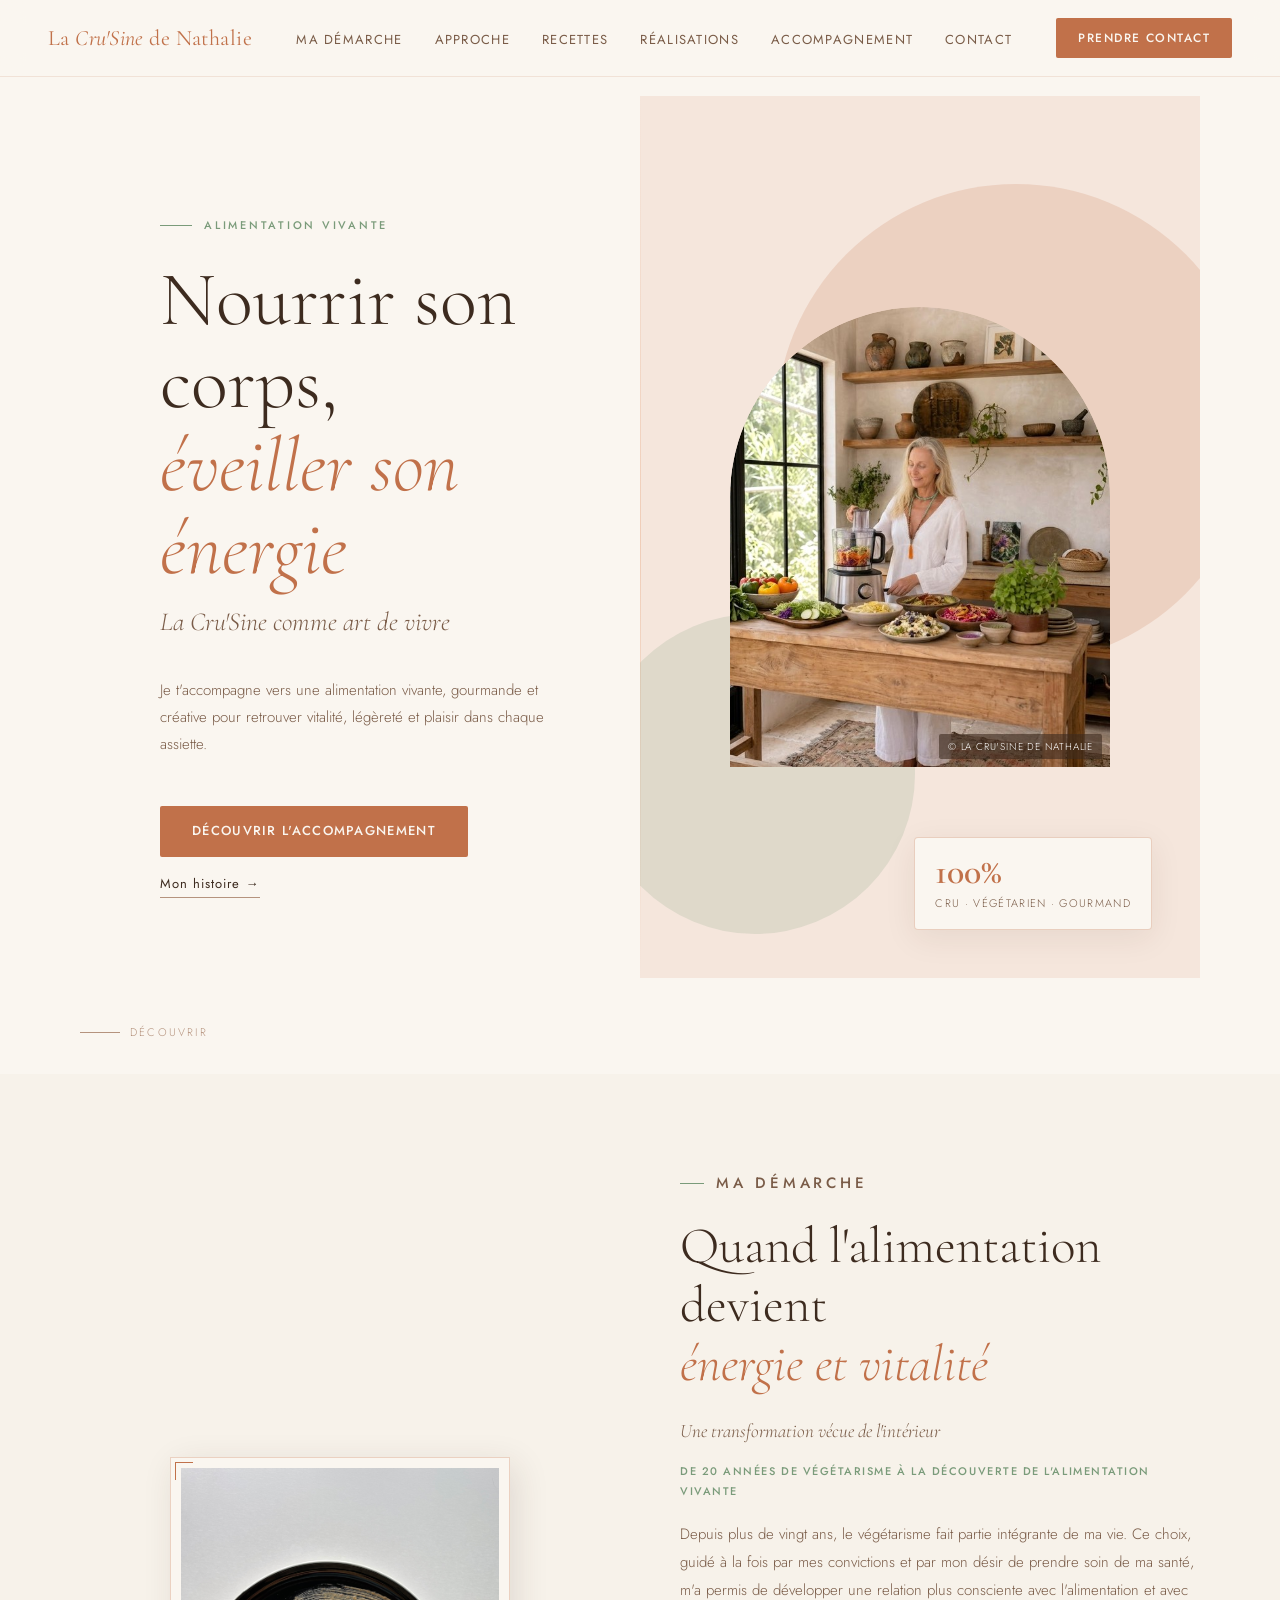
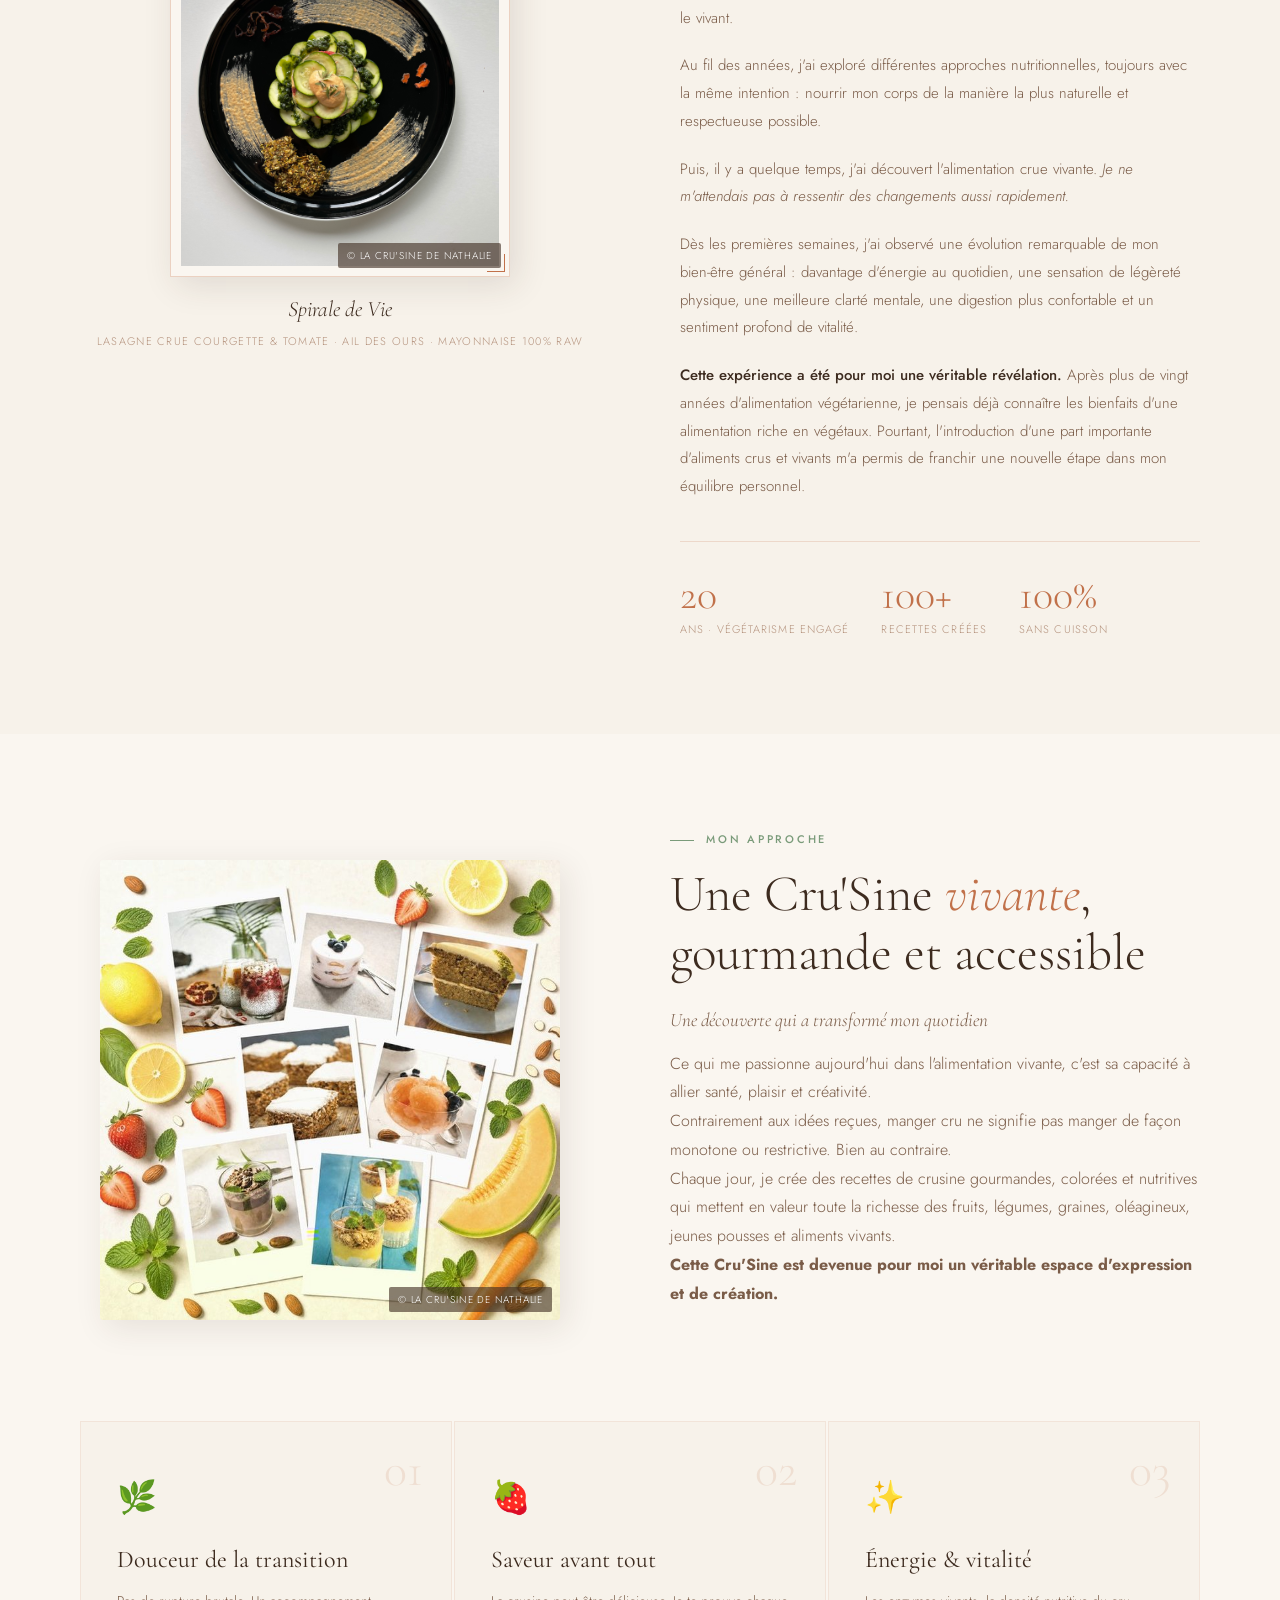
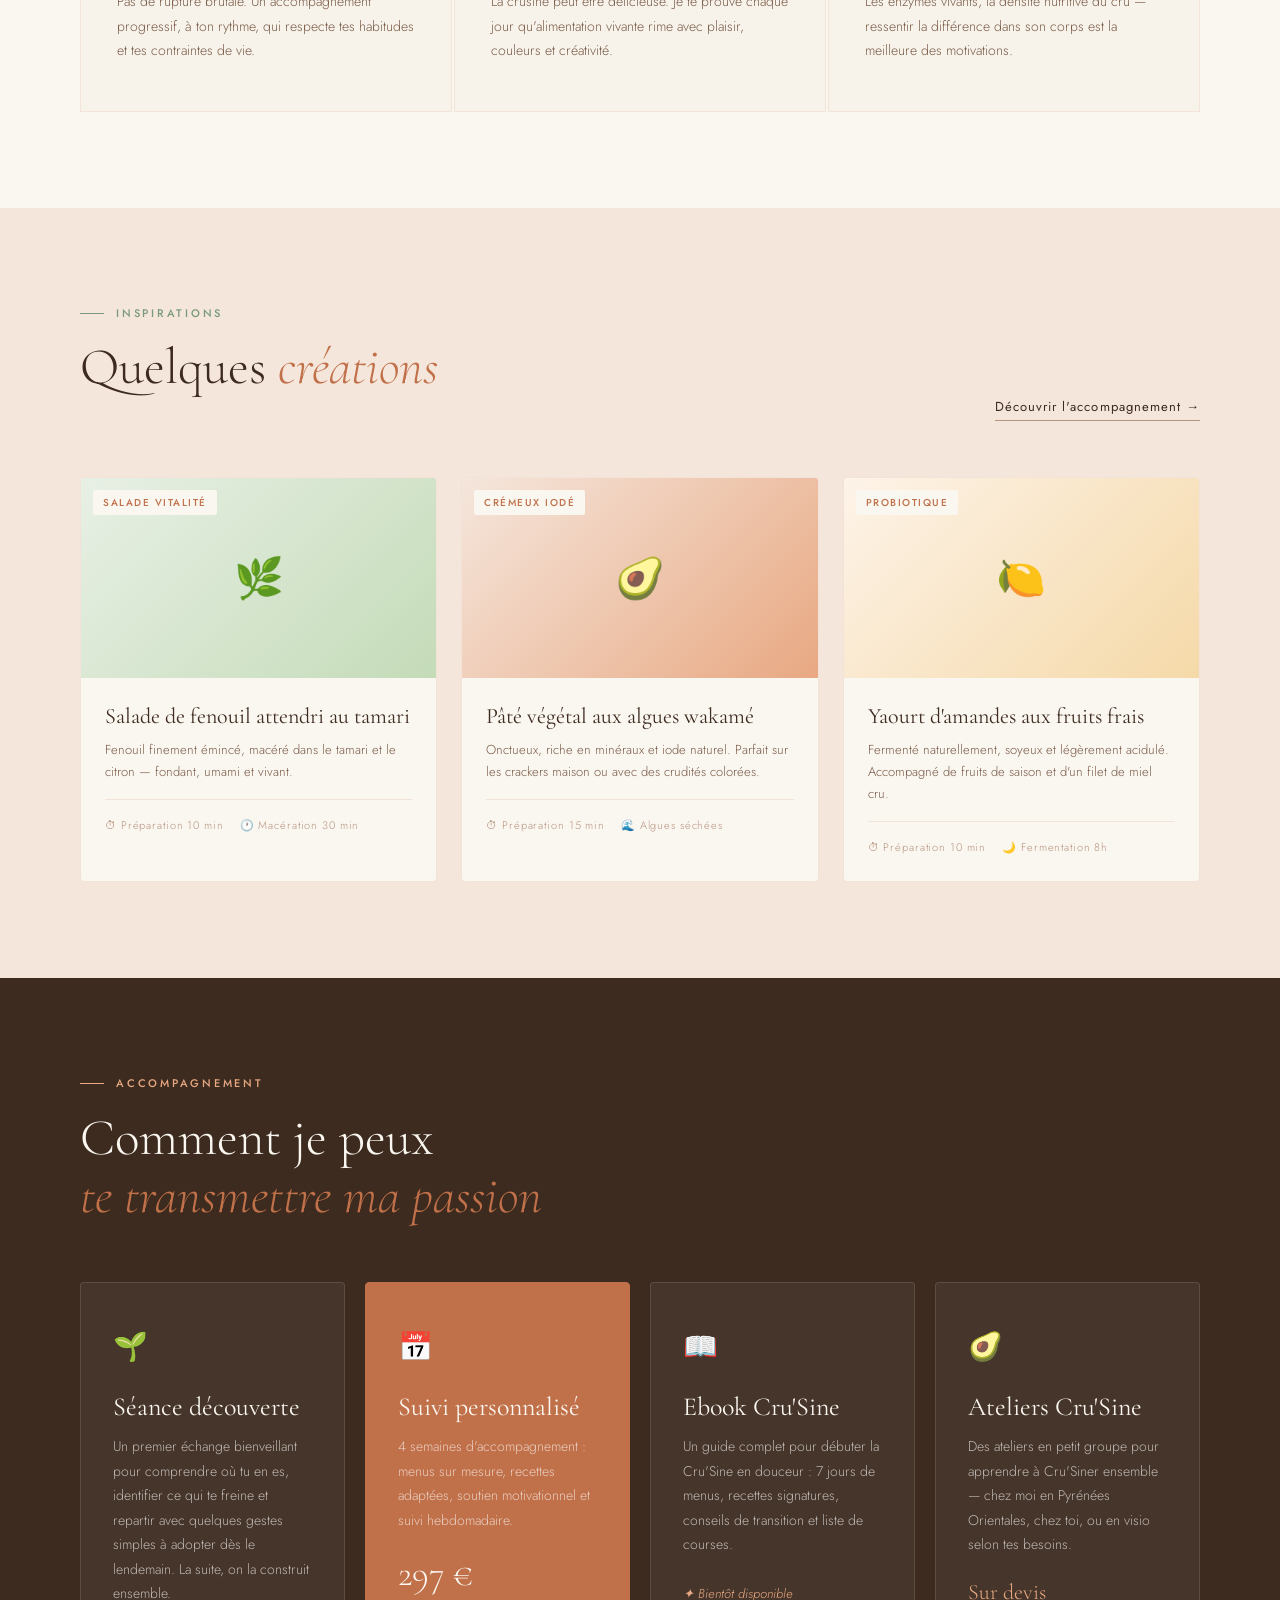
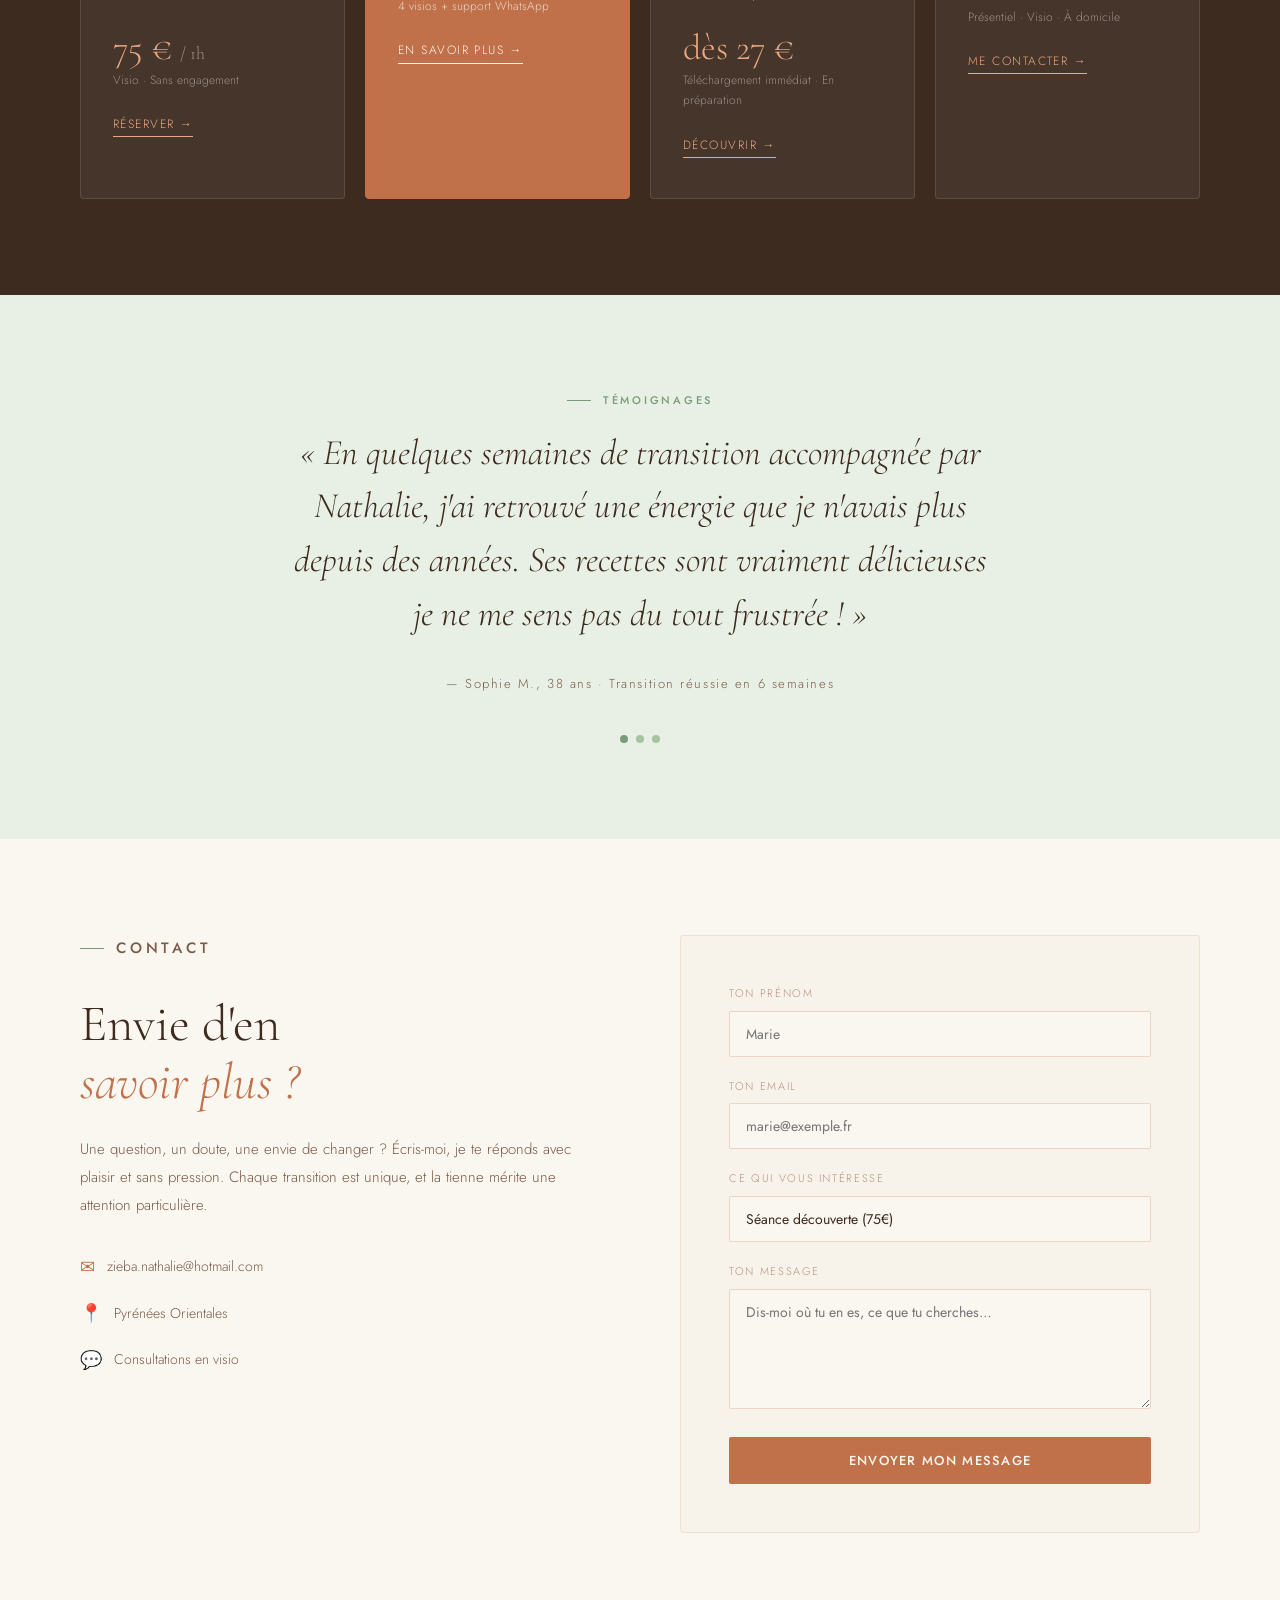
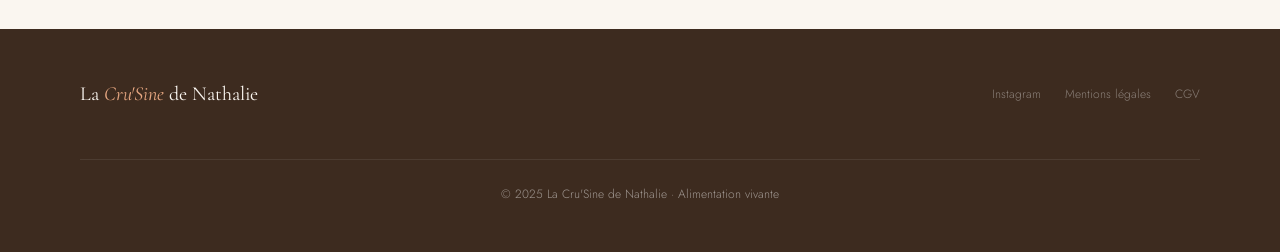
==== commit 7a7f1fd1: "Add files via upload" ====
--- a/index.html
+++ b/index.html
@@ -281,7 +281,7 @@
   <h2 class="section-title">Comment je peux<br><em>te transmettre ma passion</em></h2>
   <div class="offers-grid">
     <div class="offer-card">
-      <div class="offer-icon">✦</div>
+      <div class="offer-icon">🌱</div>
       <h3>Séance découverte</h3>
       <p>Un premier échange bienveillant pour comprendre où tu en es, identifier ce qui te freine et repartir avec quelques gestes simples à adopter dès le lendemain. La suite, on la construit ensemble.</p>
       <div class="offer-price">75 € <span style="font-size:18px;color:rgba(255,255,255,0.45)">/ 1h</span></div>
@@ -289,7 +289,7 @@
       <a href="#contact" class="offer-link">Réserver →</a>
     </div>
     <div class="offer-card featured">
-      <div class="offer-icon">❋</div>
+      <div class="offer-icon">📅</div>
       <h3>Suivi personnalisé</h3>
       <p>4 semaines d'accompagnement : menus sur mesure, recettes adaptées, soutien motivationnel et suivi hebdomadaire.</p>
       <div class="offer-price">297 €</div>
@@ -297,7 +297,7 @@
       <a href="#contact" class="offer-link">En savoir plus →</a>
     </div>
     <div class="offer-card">
-      <div class="offer-icon">✿</div>
+      <div class="offer-icon">📖</div>
       <h3>Ebook Cru'Sine</h3>
       <p>Un guide complet pour débuter la Cru'Sine en douceur : 7 jours de menus, recettes signatures, conseils de transition et liste de courses. <br><br><em style="color:var(--terra-light);font-size:13px;">✦ Bientôt disponible</em></p>
       <div class="offer-price">dès 27 €</div>
@@ -305,7 +305,7 @@
       <a href="#contact" class="offer-link">Découvrir →</a>
     </div>
       <div class="offer-card">
-      <div class="offer-icon">🌿</div>
+      <div class="offer-icon">🥑</div>
       <h3>Ateliers Cru'Sine</h3>
       <p>Des ateliers en petit groupe pour apprendre à Cru'Siner ensemble — chez moi en Pyrénées Orientales, chez toi, ou en visio selon tes besoins.</p>
       <div class="offer-price" style="font-size:22px;">Sur devis</div>
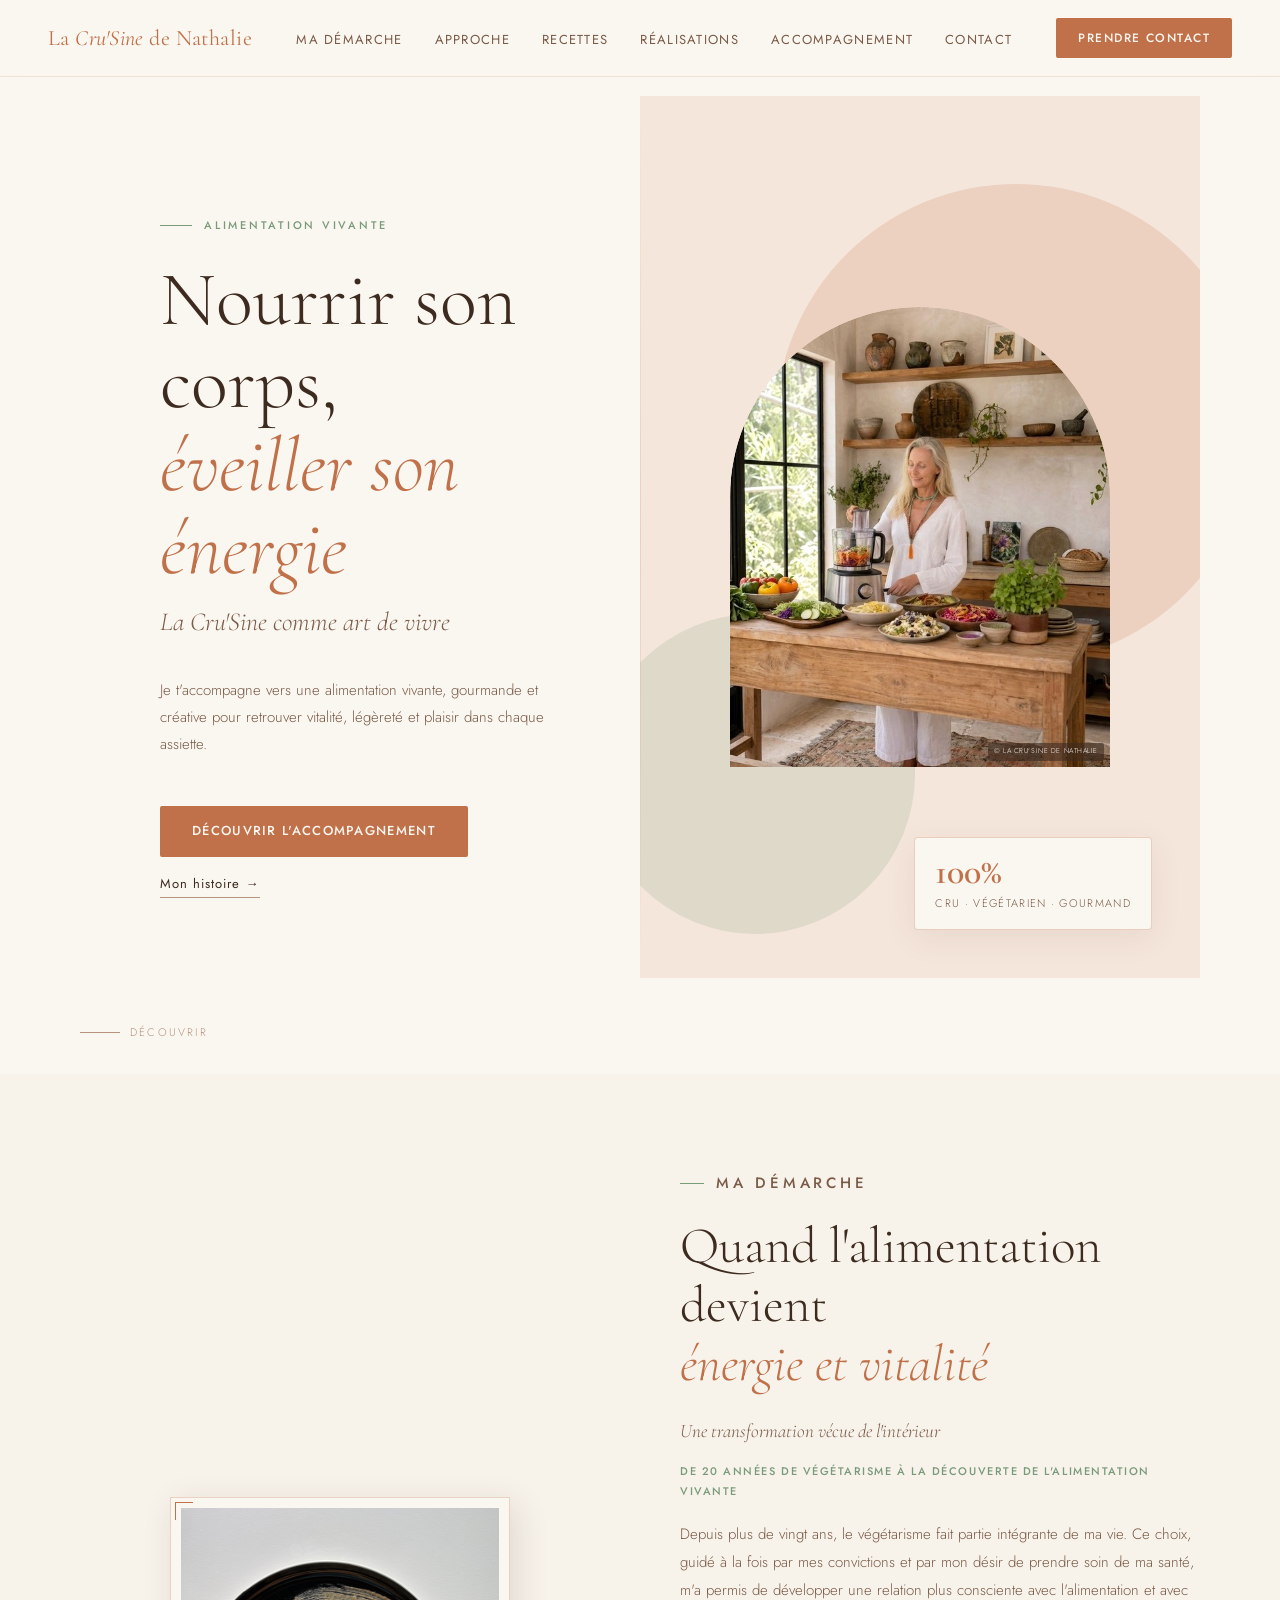
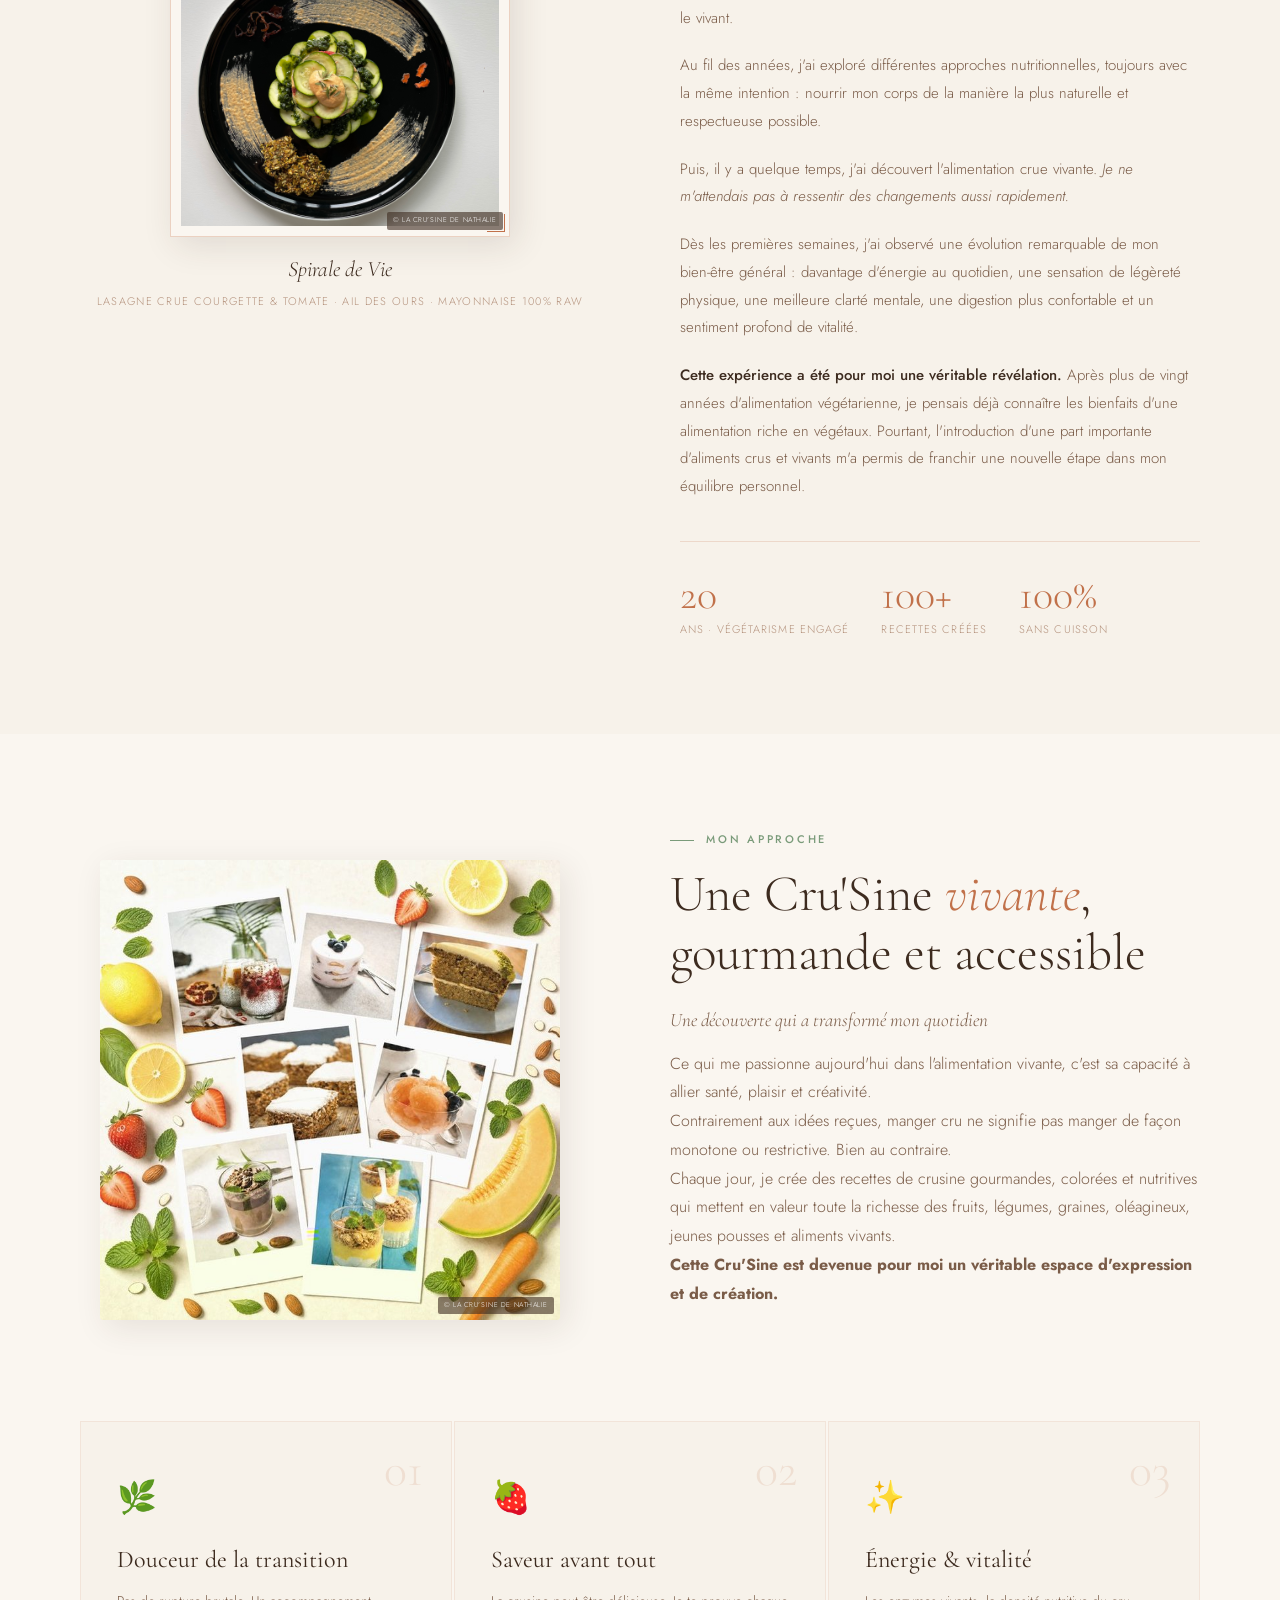
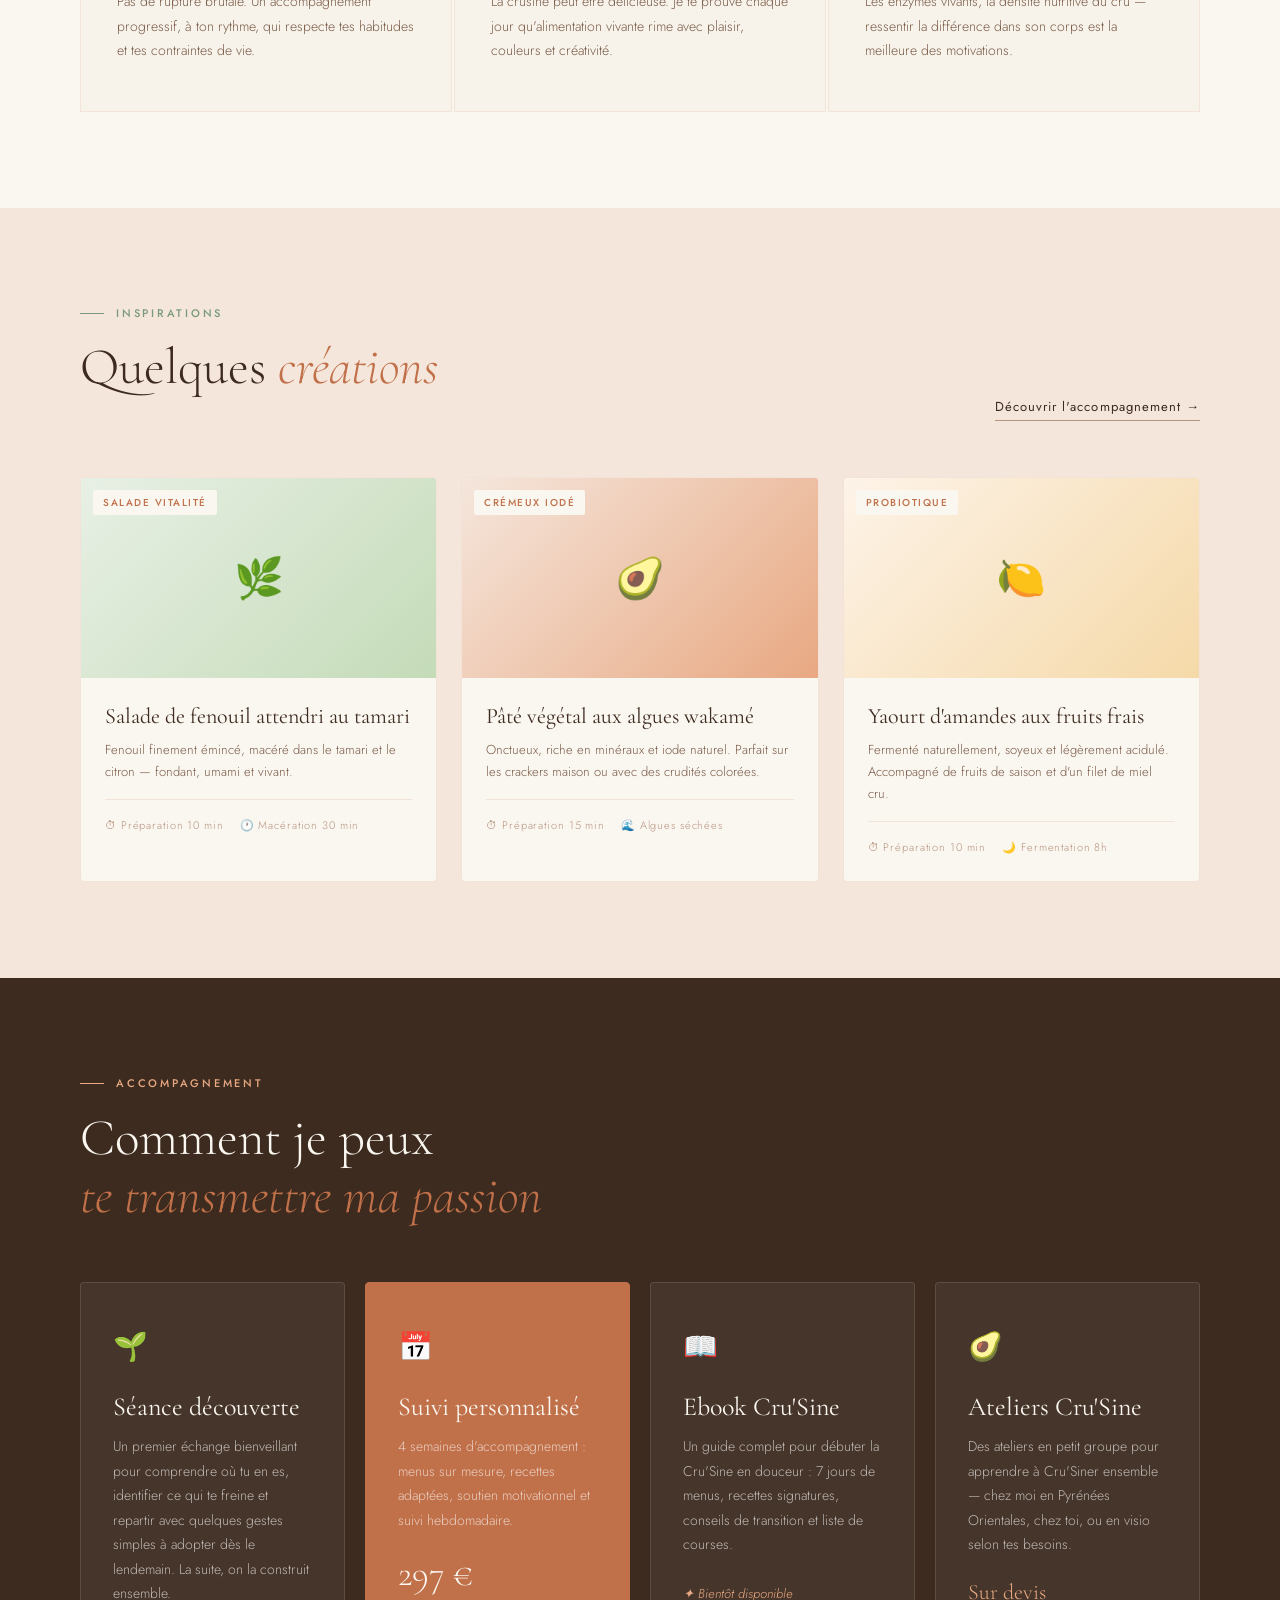
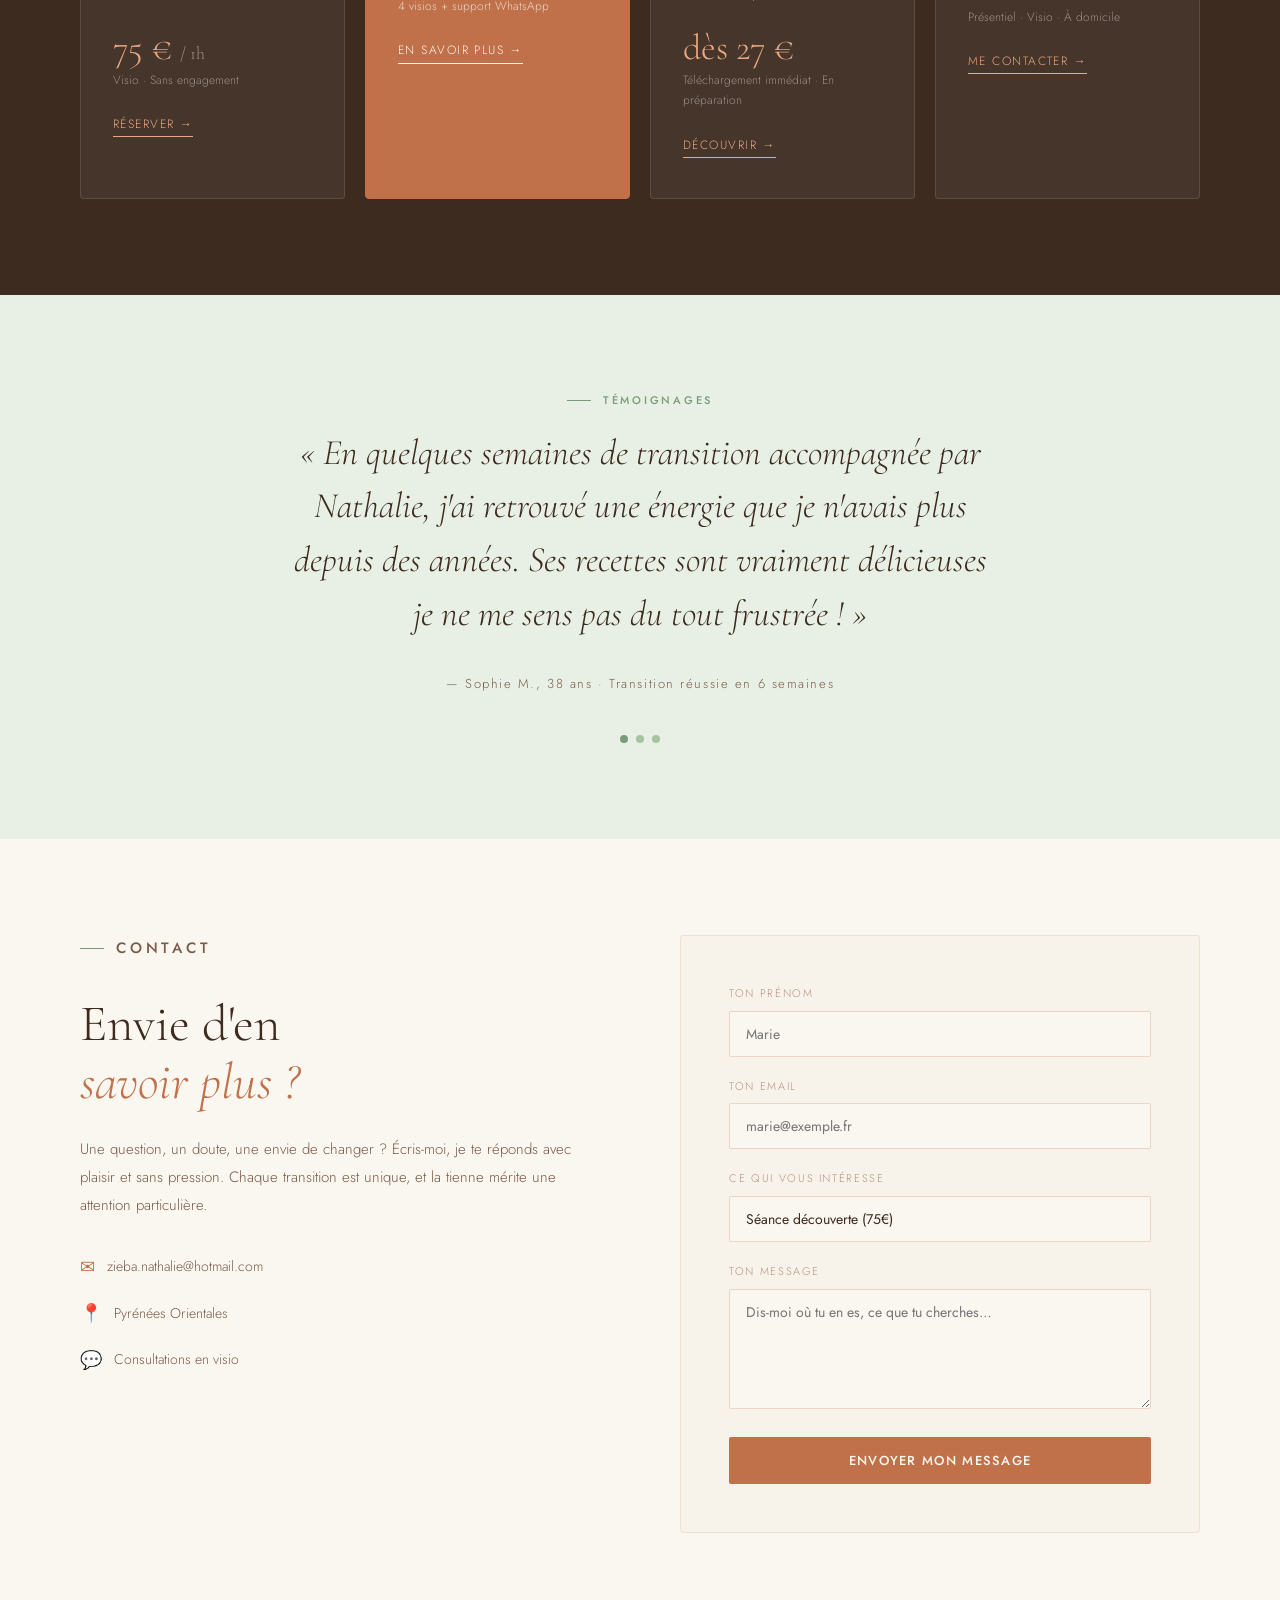
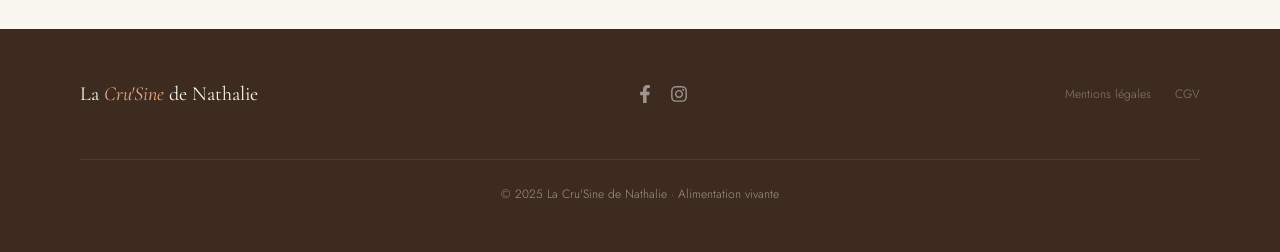
==== commit c3238f5c: "Add files via upload" ====
--- a/index.html
+++ b/index.html
@@ -391,8 +391,15 @@
 <!-- FOOTER -->
 <footer>
   <div class="footer-logo">La <em>Cru'Sine</em> de Nathalie</div>
+  <div class="footer-social">
+    <a href="https://www.facebook.com/profile.php?id=61591400386244" target="_blank" rel="noopener" aria-label="Facebook">
+      <svg viewBox="0 0 320 512" width="18" height="18" fill="currentColor"><path d="M279.14 288l14.22-92.66h-88.91v-60.13c0-25.35 12.42-50.06 52.24-50.06h40.42V6.26S260.43 0 225.36 0c-73.22 0-121.08 44.38-121.08 124.72v70.62H22.89V288h81.39v224h100.17V288z"/></svg>
+    </a>
+    <a href="https://www.instagram.com/lacrusinedenathalie/" target="_blank" rel="noopener" aria-label="Instagram">
+      <svg viewBox="0 0 448 512" width="18" height="18" fill="currentColor"><path d="M224.1 141c-63.6 0-114.9 51.3-114.9 114.9s51.3 114.9 114.9 114.9S339 319.5 339 255.9 287.7 141 224.1 141zm0 189.6c-41.1 0-74.7-33.5-74.7-74.7s33.5-74.7 74.7-74.7 74.7 33.5 74.7 74.7-33.6 74.7-74.7 74.7zm146.4-194.3c0 14.9-12 26.8-26.8 26.8-14.9 0-26.8-12-26.8-26.8s12-26.8 26.8-26.8 26.8 12 26.8 26.8zm76.1 27.2c-1.7-35.9-9.9-67.7-36.2-93.9-26.2-26.2-58-34.4-93.9-36.2-37-2.1-147.9-2.1-184.9 0-35.8 1.7-67.6 9.9-93.9 36.1s-34.4 58-36.2 93.9c-2.1 37-2.1 147.9 0 184.9 1.7 35.9 9.9 67.7 36.2 93.9s58 34.4 93.9 36.2c37 2.1 147.9 2.1 184.9 0 35.9-1.7 67.7-9.9 93.9-36.2 26.2-26.2 34.4-58 36.2-93.9 2.1-37 2.1-147.8 0-184.8zM398.8 388c-7.8 19.6-22.9 34.7-42.6 42.6-29.5 11.7-99.5 9-132.1 9s-102.7 2.6-132.1-9c-19.6-7.8-34.7-22.9-42.6-42.6-11.7-29.5-9-99.5-9-132.1s-2.6-102.7 9-132.1c7.8-19.6 22.9-34.7 42.6-42.6 29.5-11.7 99.5-9 132.1-9s102.7-2.6 132.1 9c19.6 7.8 34.7 22.9 42.6 42.6 11.7 29.5 9 99.5 9 132.1s2.7 102.7-9 132.1z"/></svg>
+    </a>
+  </div>
   <div class="footer-links">
-    <a href="#">Instagram</a>
     <a href="#">Mentions légales</a>
     <a href="#">CGV</a>
   </div>
--- a/style.css
+++ b/style.css
@@ -3,11 +3,11 @@
   /* Protection anti-copie + signature sur les photos */
   img { -webkit-user-drag: none; user-select: none; -webkit-touch-callout: none; }
   .photo-signature {
-    position: absolute; bottom: 8px; right: 8px; z-index: 4;
-    font-family: 'Jost', sans-serif; font-size: 10px; letter-spacing: 0.08em;
+    position: absolute; bottom: 6px; right: 6px; z-index: 4;
+    font-family: 'Jost', sans-serif; font-size: 7px; letter-spacing: 0.08em;
     text-transform: uppercase; color: #fff;
     background: rgba(61,43,31,0.6);
-    padding: 4px 9px;
+    padding: 3px 6px;
     border-radius: 2px;
     pointer-events: none; white-space: nowrap;
   }
@@ -484,6 +484,9 @@
     color: var(--cream);
   }
   .footer-logo em { font-style: italic; color: var(--terra-light); }
+  .footer-social { display: flex; gap: 16px; align-items: center; }
+  .footer-social a { color: rgba(255,255,255,0.5); transition: color .2s; display: flex; }
+  .footer-social a:hover { color: var(--terra-light); }
   .footer-links { display: flex; gap: 24px; }
   .footer-links a { font-size: 12px; color: rgba(255,255,255,0.4); text-decoration: none; transition: color .2s; }
   .footer-links a:hover { color: var(--terra-light); }
@@ -792,7 +795,7 @@
   .about-collage-frame img {
     display: block;
     width: 100%;
-    aspect-ratio: 4/5;
+    aspect-ratio: 1/1;
     object-fit: cover;
     object-position: center;
   }
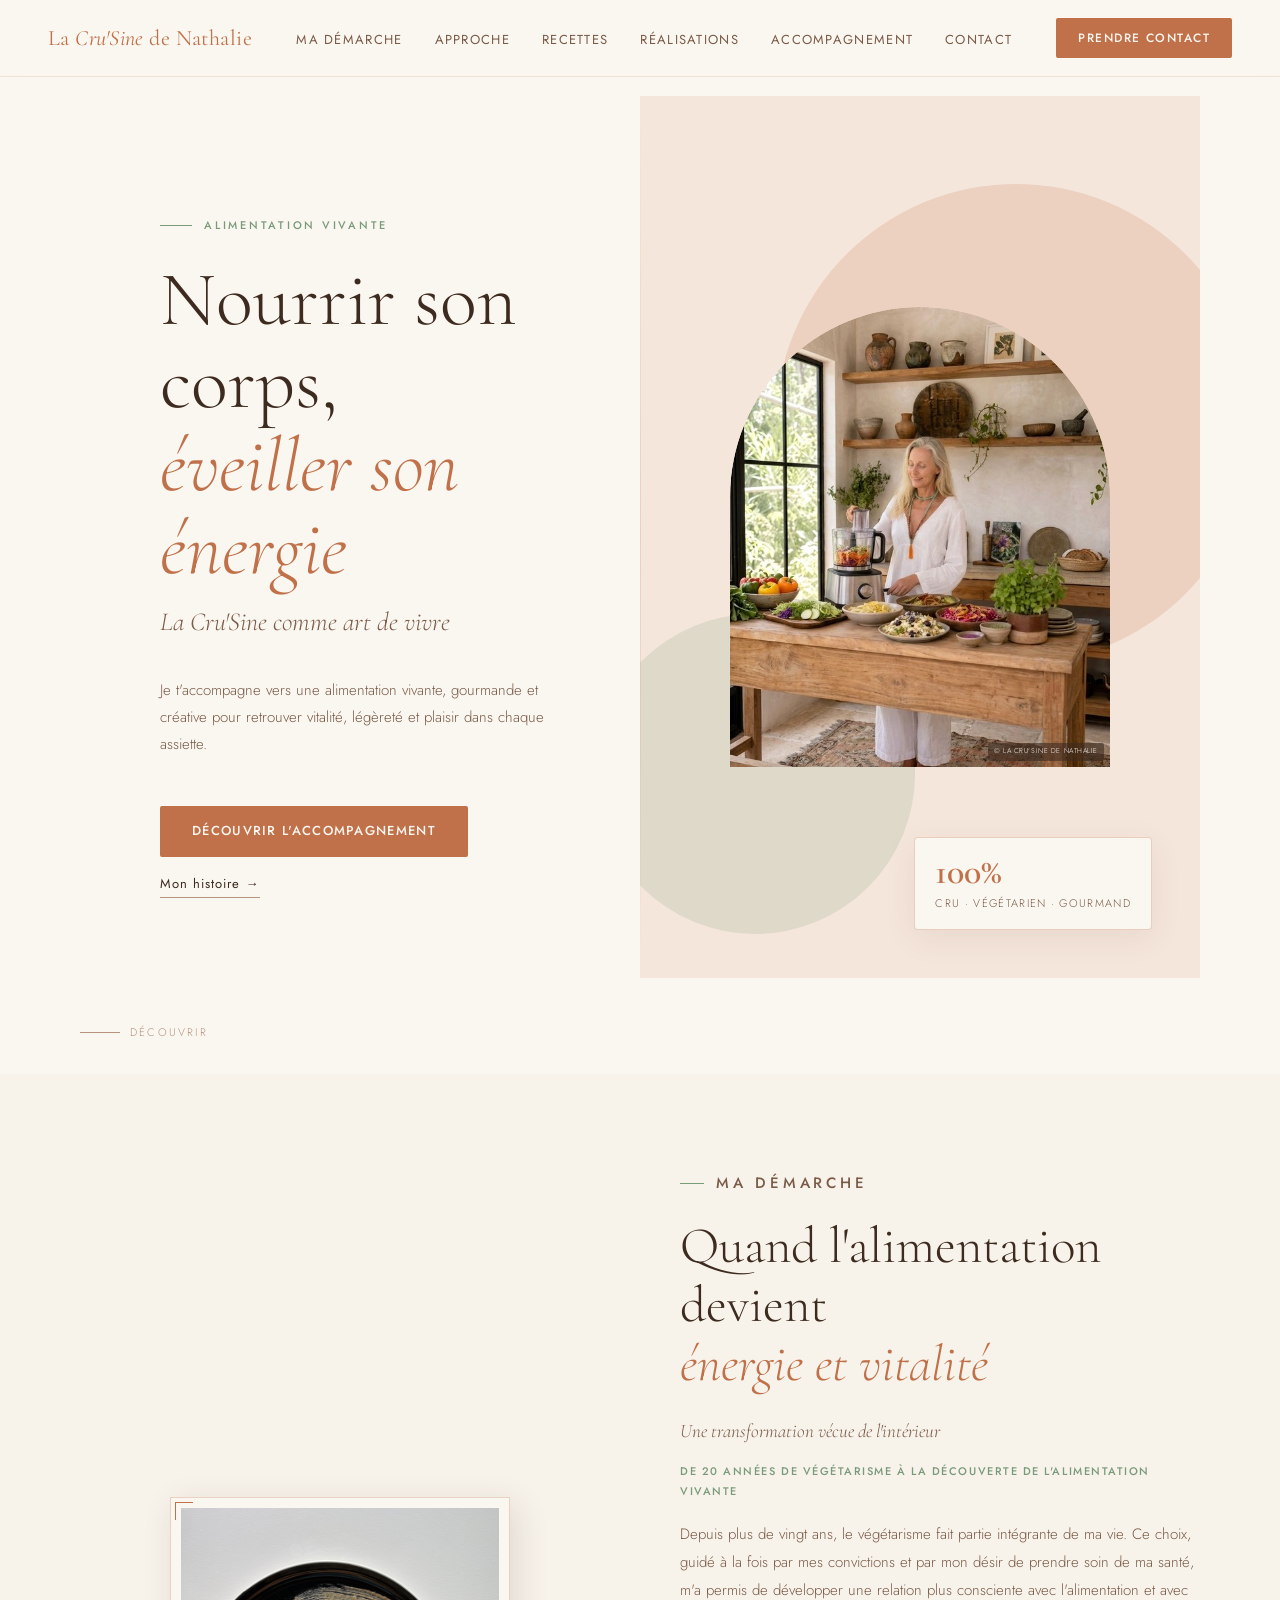
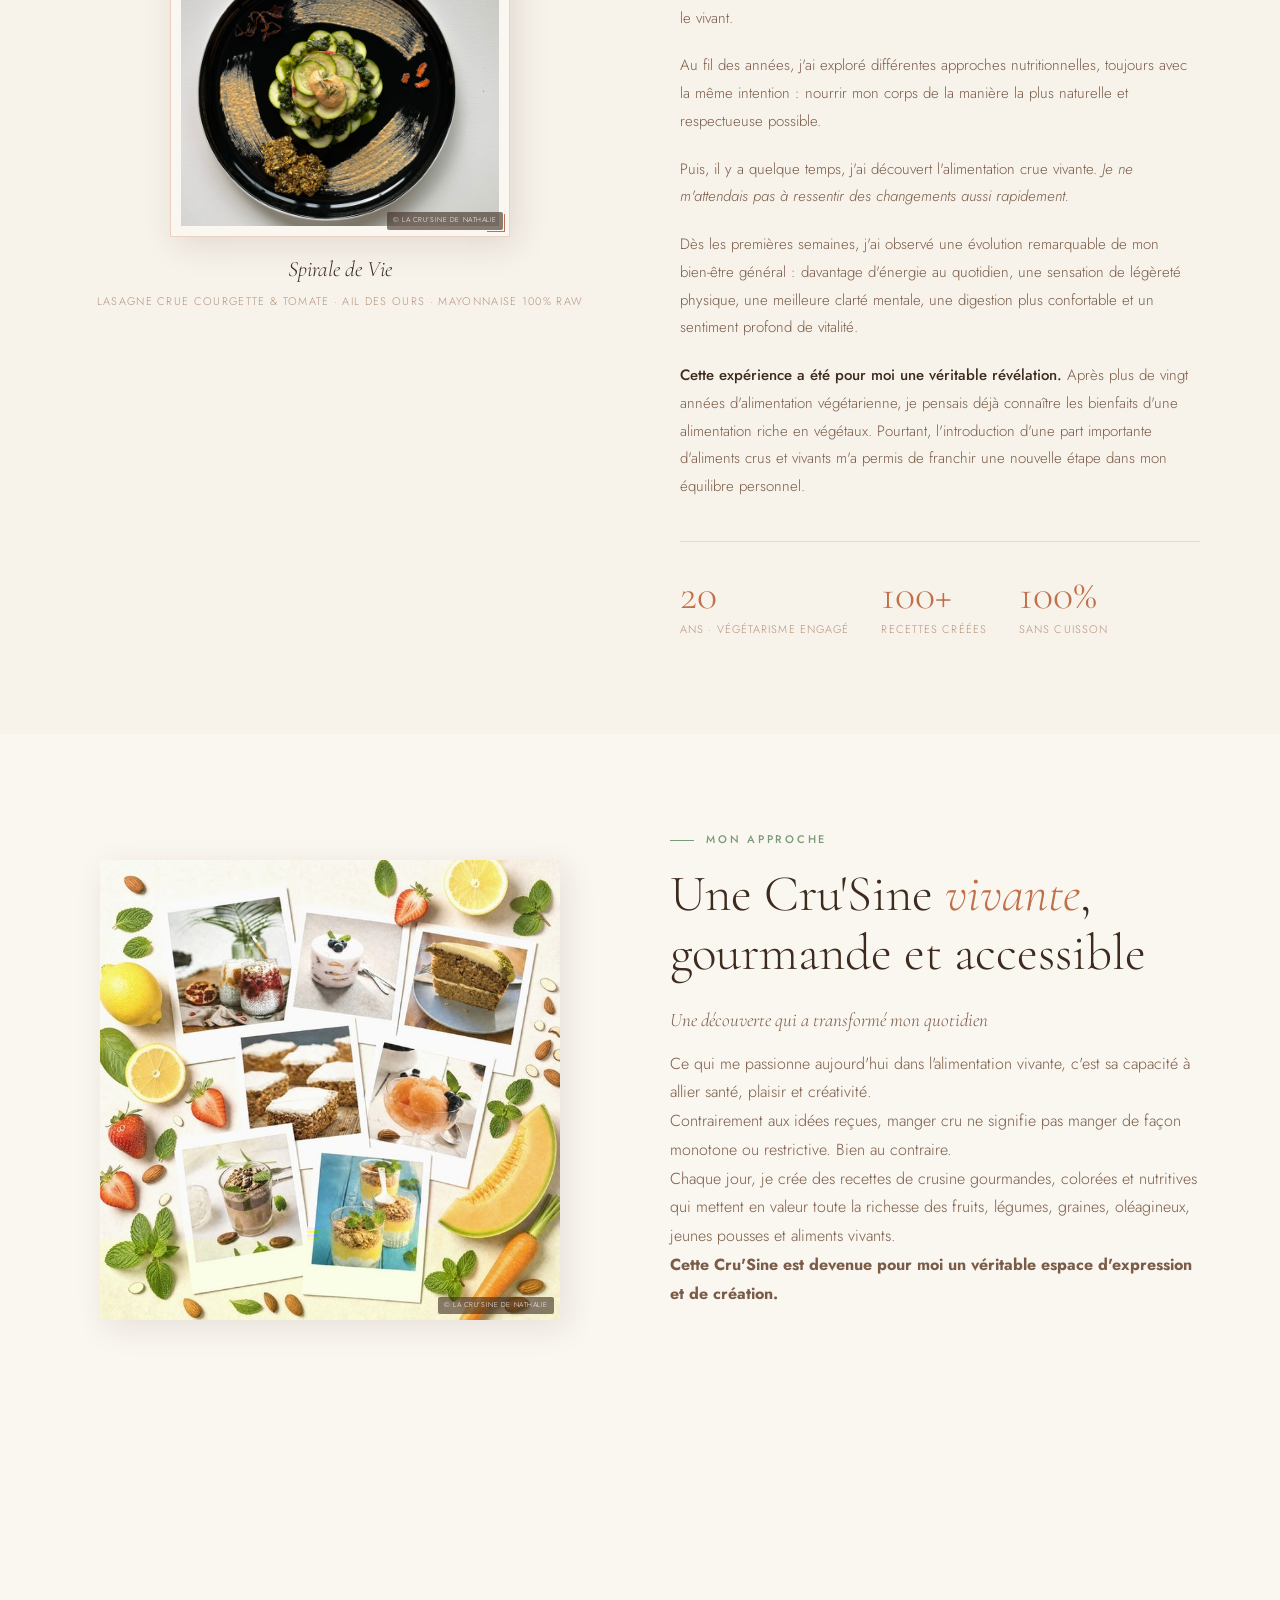
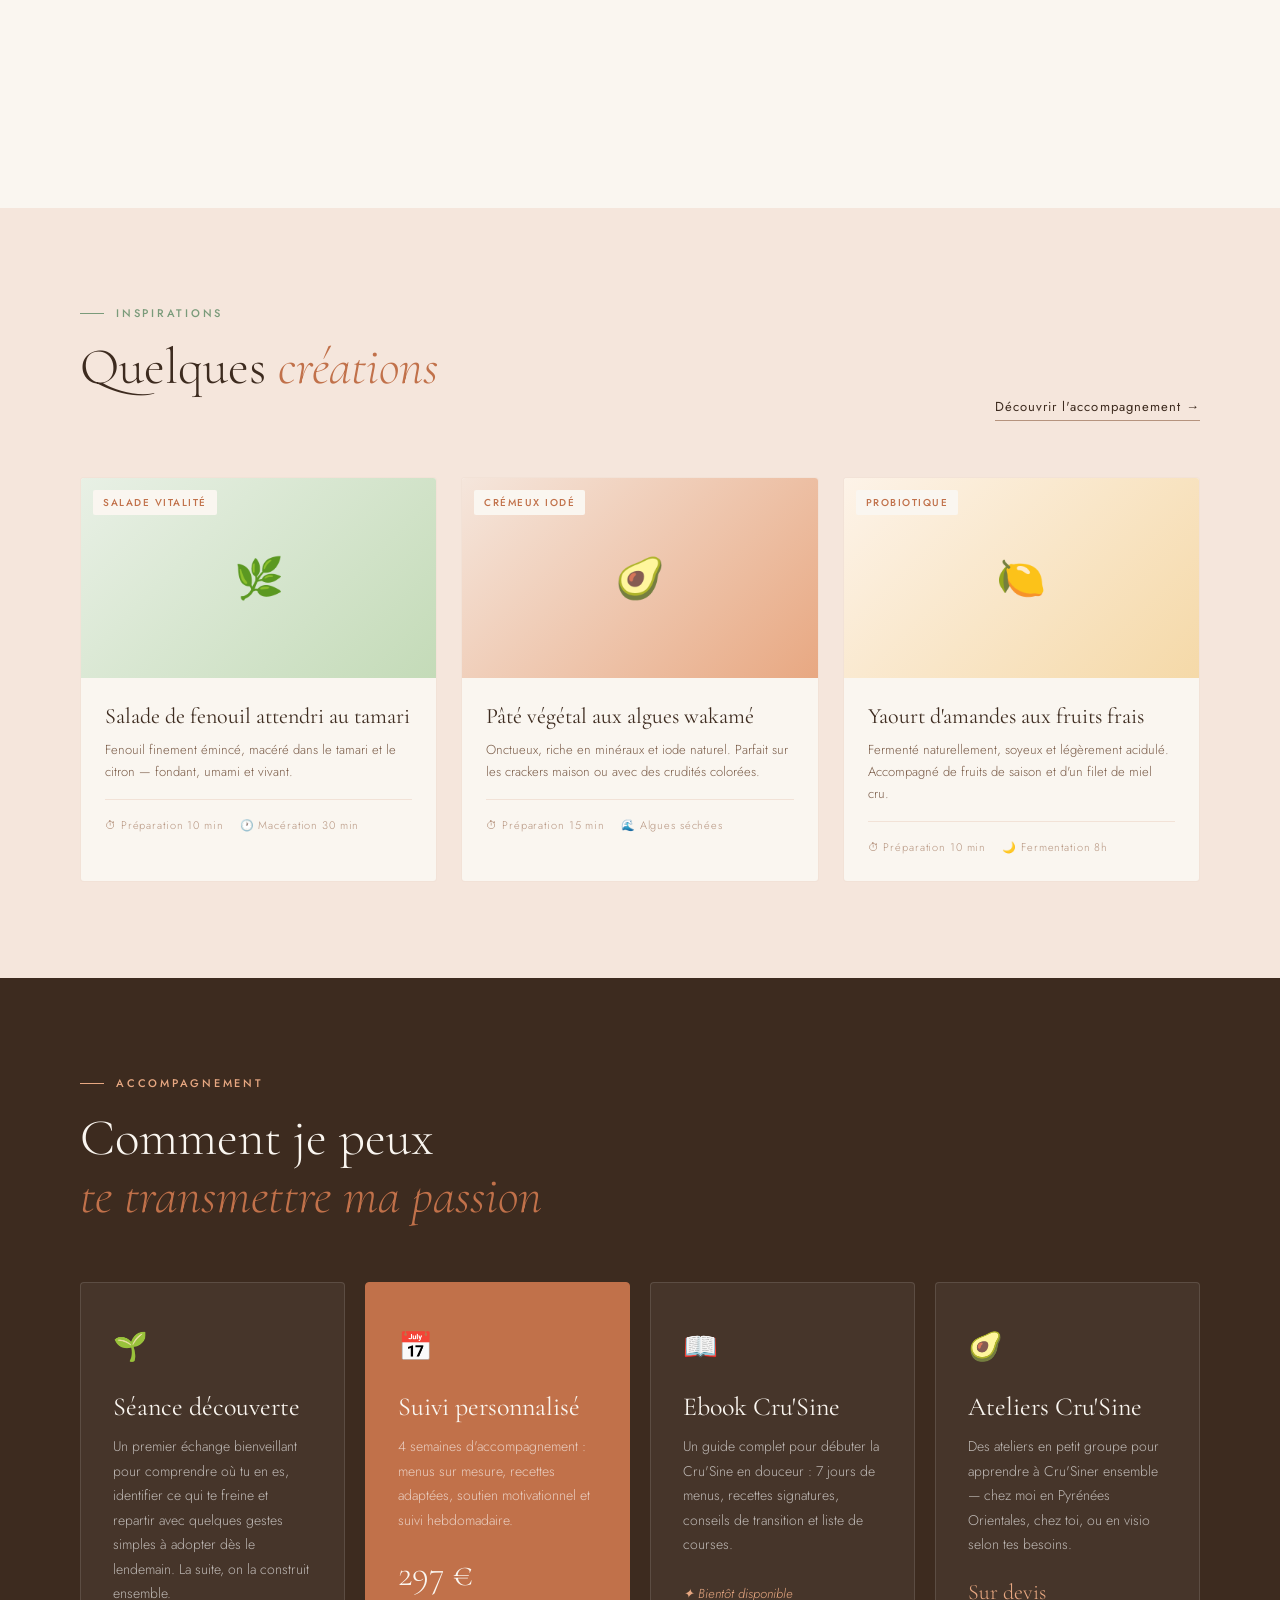
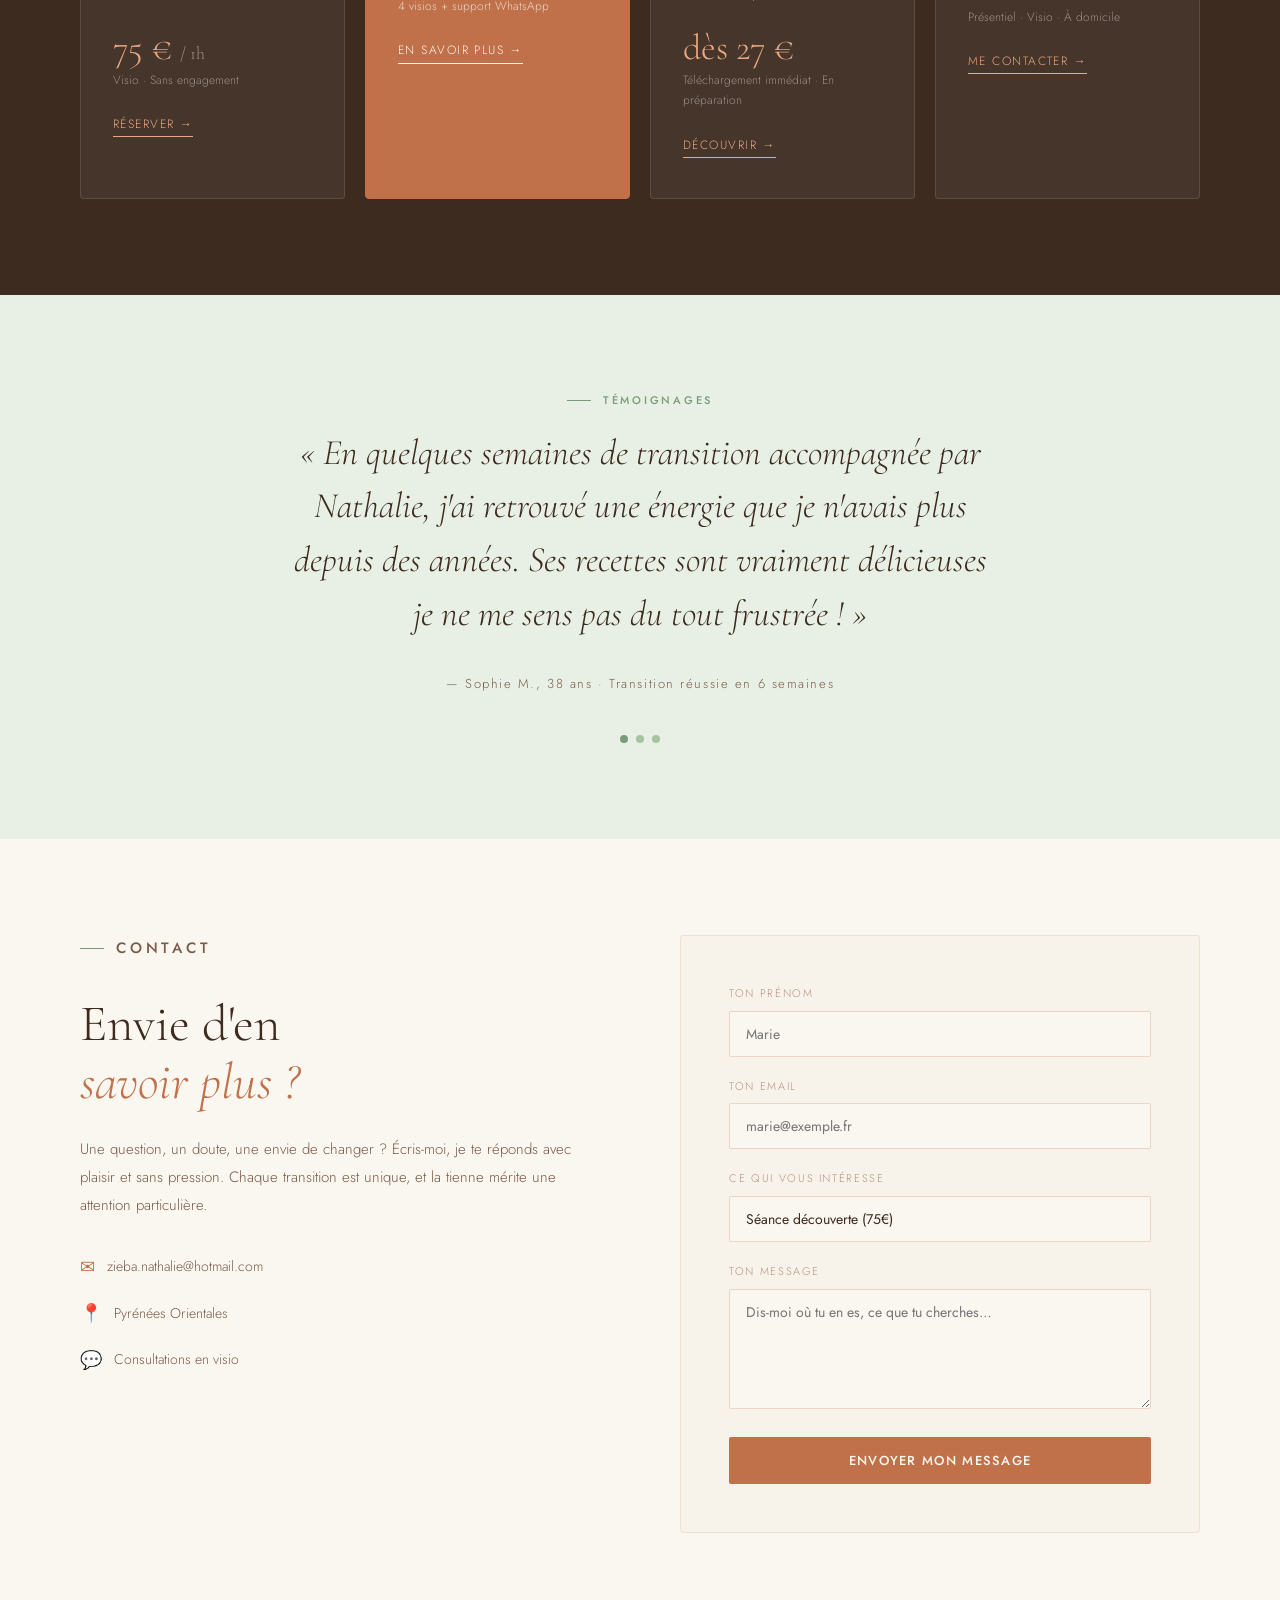
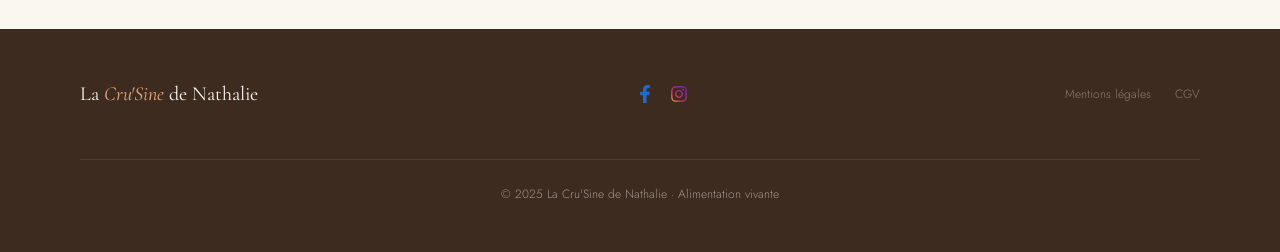
==== commit 83e370bf: "Add files via upload" ====
--- a/index.html
+++ b/index.html
@@ -393,10 +393,19 @@
   <div class="footer-logo">La <em>Cru'Sine</em> de Nathalie</div>
   <div class="footer-social">
     <a href="https://www.facebook.com/profile.php?id=61591400386244" target="_blank" rel="noopener" aria-label="Facebook">
-      <svg viewBox="0 0 320 512" width="18" height="18" fill="currentColor"><path d="M279.14 288l14.22-92.66h-88.91v-60.13c0-25.35 12.42-50.06 52.24-50.06h40.42V6.26S260.43 0 225.36 0c-73.22 0-121.08 44.38-121.08 124.72v70.62H22.89V288h81.39v224h100.17V288z"/></svg>
+      <svg viewBox="0 0 320 512" width="18" height="18" fill="#1877F2"><path d="M279.14 288l14.22-92.66h-88.91v-60.13c0-25.35 12.42-50.06 52.24-50.06h40.42V6.26S260.43 0 225.36 0c-73.22 0-121.08 44.38-121.08 124.72v70.62H22.89V288h81.39v224h100.17V288z"/></svg>
     </a>
     <a href="https://www.instagram.com/lacrusinedenathalie/" target="_blank" rel="noopener" aria-label="Instagram">
-      <svg viewBox="0 0 448 512" width="18" height="18" fill="currentColor"><path d="M224.1 141c-63.6 0-114.9 51.3-114.9 114.9s51.3 114.9 114.9 114.9S339 319.5 339 255.9 287.7 141 224.1 141zm0 189.6c-41.1 0-74.7-33.5-74.7-74.7s33.5-74.7 74.7-74.7 74.7 33.5 74.7 74.7-33.6 74.7-74.7 74.7zm146.4-194.3c0 14.9-12 26.8-26.8 26.8-14.9 0-26.8-12-26.8-26.8s12-26.8 26.8-26.8 26.8 12 26.8 26.8zm76.1 27.2c-1.7-35.9-9.9-67.7-36.2-93.9-26.2-26.2-58-34.4-93.9-36.2-37-2.1-147.9-2.1-184.9 0-35.8 1.7-67.6 9.9-93.9 36.1s-34.4 58-36.2 93.9c-2.1 37-2.1 147.9 0 184.9 1.7 35.9 9.9 67.7 36.2 93.9s58 34.4 93.9 36.2c37 2.1 147.9 2.1 184.9 0 35.9-1.7 67.7-9.9 93.9-36.2 26.2-26.2 34.4-58 36.2-93.9 2.1-37 2.1-147.8 0-184.8zM398.8 388c-7.8 19.6-22.9 34.7-42.6 42.6-29.5 11.7-99.5 9-132.1 9s-102.7 2.6-132.1-9c-19.6-7.8-34.7-22.9-42.6-42.6-11.7-29.5-9-99.5-9-132.1s-2.6-102.7 9-132.1c7.8-19.6 22.9-34.7 42.6-42.6 29.5-11.7 99.5-9 132.1-9s102.7-2.6 132.1 9c19.6 7.8 34.7 22.9 42.6 42.6 11.7 29.5 9 99.5 9 132.1s2.7 102.7-9 132.1z"/></svg>
+      <svg viewBox="0 0 448 512" width="18" height="18">
+        <defs>
+          <linearGradient id="igGradient" x1="0%" y1="100%" x2="100%" y2="0%">
+            <stop offset="0%" stop-color="#f9ce34"/>
+            <stop offset="35%" stop-color="#ee2a7b"/>
+            <stop offset="100%" stop-color="#6228d7"/>
+          </linearGradient>
+        </defs>
+        <path fill="url(#igGradient)" d="M224.1 141c-63.6 0-114.9 51.3-114.9 114.9s51.3 114.9 114.9 114.9S339 319.5 339 255.9 287.7 141 224.1 141zm0 189.6c-41.1 0-74.7-33.5-74.7-74.7s33.5-74.7 74.7-74.7 74.7 33.5 74.7 74.7-33.6 74.7-74.7 74.7zm146.4-194.3c0 14.9-12 26.8-26.8 26.8-14.9 0-26.8-12-26.8-26.8s12-26.8 26.8-26.8 26.8 12 26.8 26.8zm76.1 27.2c-1.7-35.9-9.9-67.7-36.2-93.9-26.2-26.2-58-34.4-93.9-36.2-37-2.1-147.9-2.1-184.9 0-35.8 1.7-67.6 9.9-93.9 36.1s-34.4 58-36.2 93.9c-2.1 37-2.1 147.9 0 184.9 1.7 35.9 9.9 67.7 36.2 93.9s58 34.4 93.9 36.2c37 2.1 147.9 2.1 184.9 0 35.9-1.7 67.7-9.9 93.9-36.2 26.2-26.2 34.4-58 36.2-93.9 2.1-37 2.1-147.8 0-184.8zM398.8 388c-7.8 19.6-22.9 34.7-42.6 42.6-29.5 11.7-99.5 9-132.1 9s-102.7 2.6-132.1-9c-19.6-7.8-34.7-22.9-42.6-42.6-11.7-29.5-9-99.5-9-132.1s-2.6-102.7 9-132.1c7.8-19.6 22.9-34.7 42.6-42.6 29.5-11.7 99.5-9 132.1-9s102.7-2.6 132.1 9c19.6 7.8 34.7 22.9 42.6 42.6 11.7 29.5 9 99.5 9 132.1s2.7 102.7-9 132.1z"/>
+      </svg>
     </a>
   </div>
   <div class="footer-links">
--- a/style.css
+++ b/style.css
@@ -485,8 +485,8 @@
   }
   .footer-logo em { font-style: italic; color: var(--terra-light); }
   .footer-social { display: flex; gap: 16px; align-items: center; }
-  .footer-social a { color: rgba(255,255,255,0.5); transition: color .2s; display: flex; }
-  .footer-social a:hover { color: var(--terra-light); }
+  .footer-social a { display: flex; opacity: 0.85; transition: opacity .2s, transform .2s; }
+  .footer-social a:hover { opacity: 1; transform: translateY(-2px); }
   .footer-links { display: flex; gap: 24px; }
   .footer-links a { font-size: 12px; color: rgba(255,255,255,0.4); text-decoration: none; transition: color .2s; }
   .footer-links a:hover { color: var(--terra-light); }
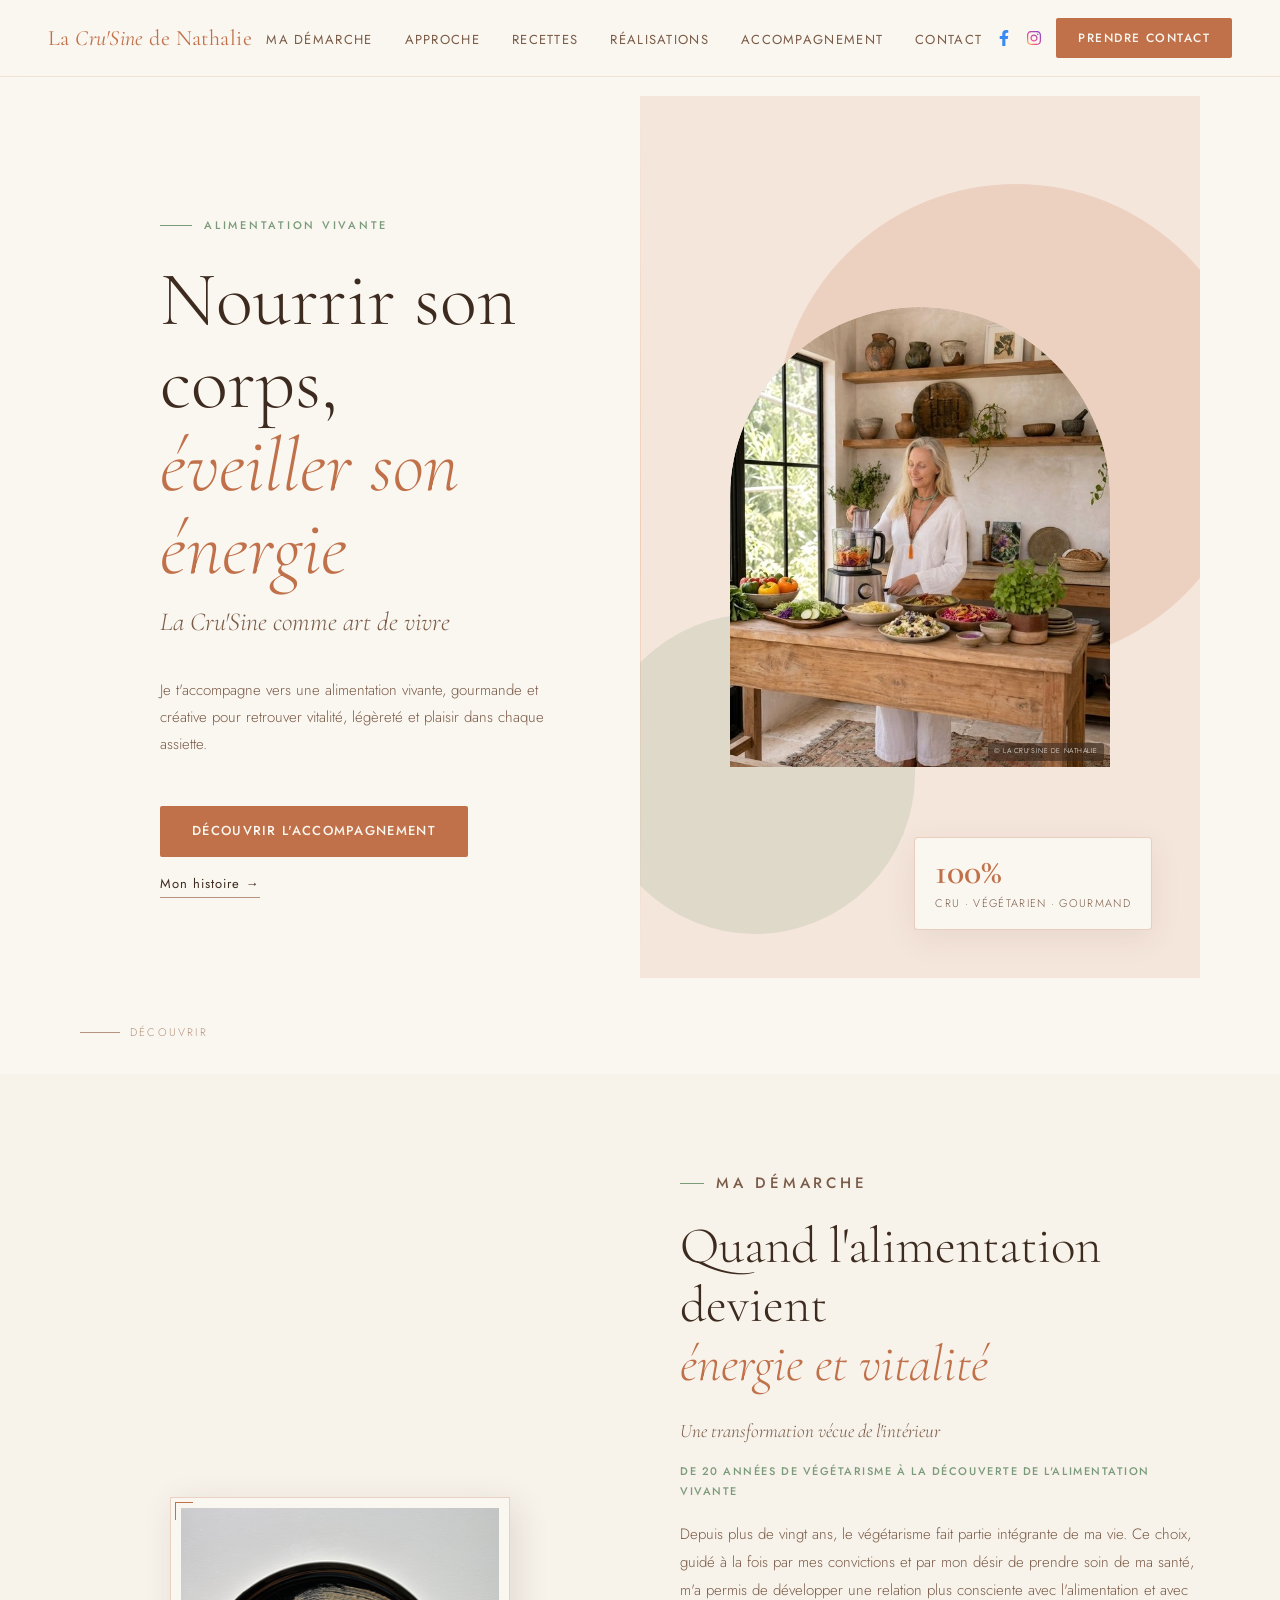
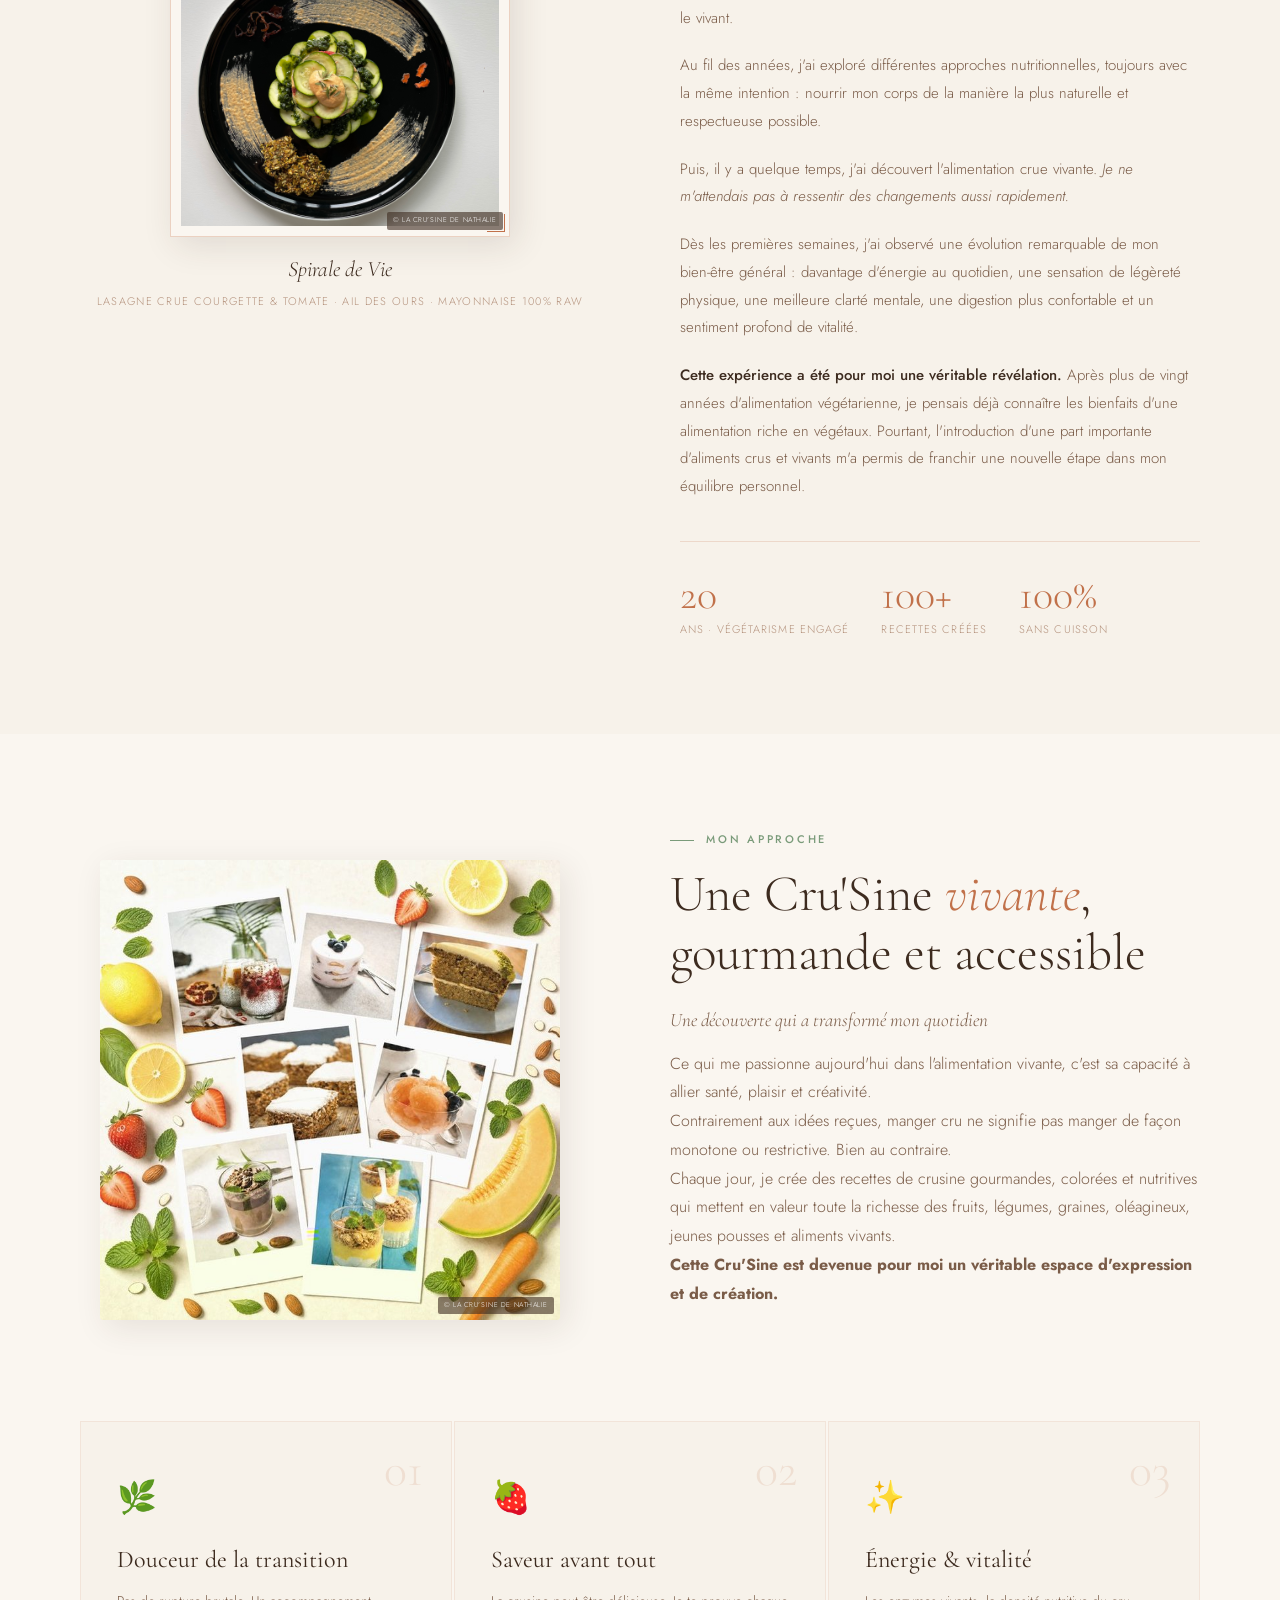
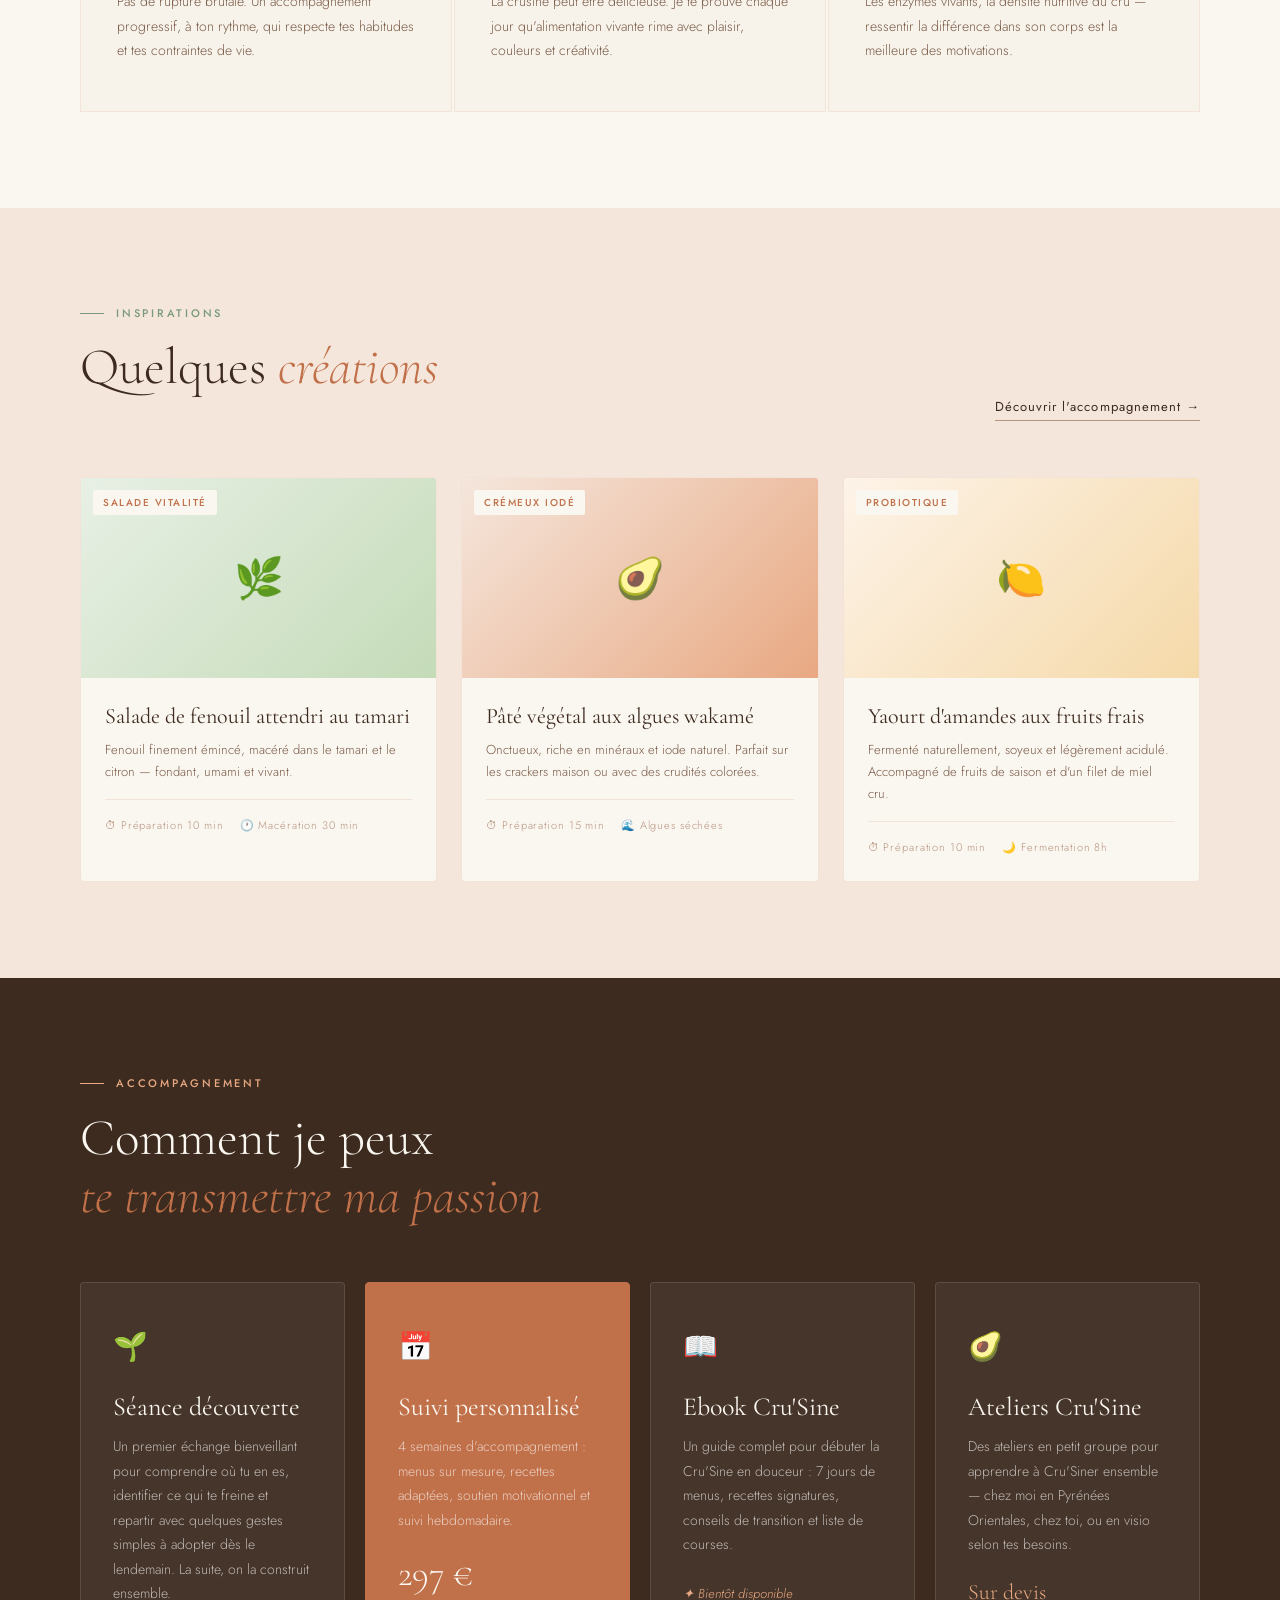
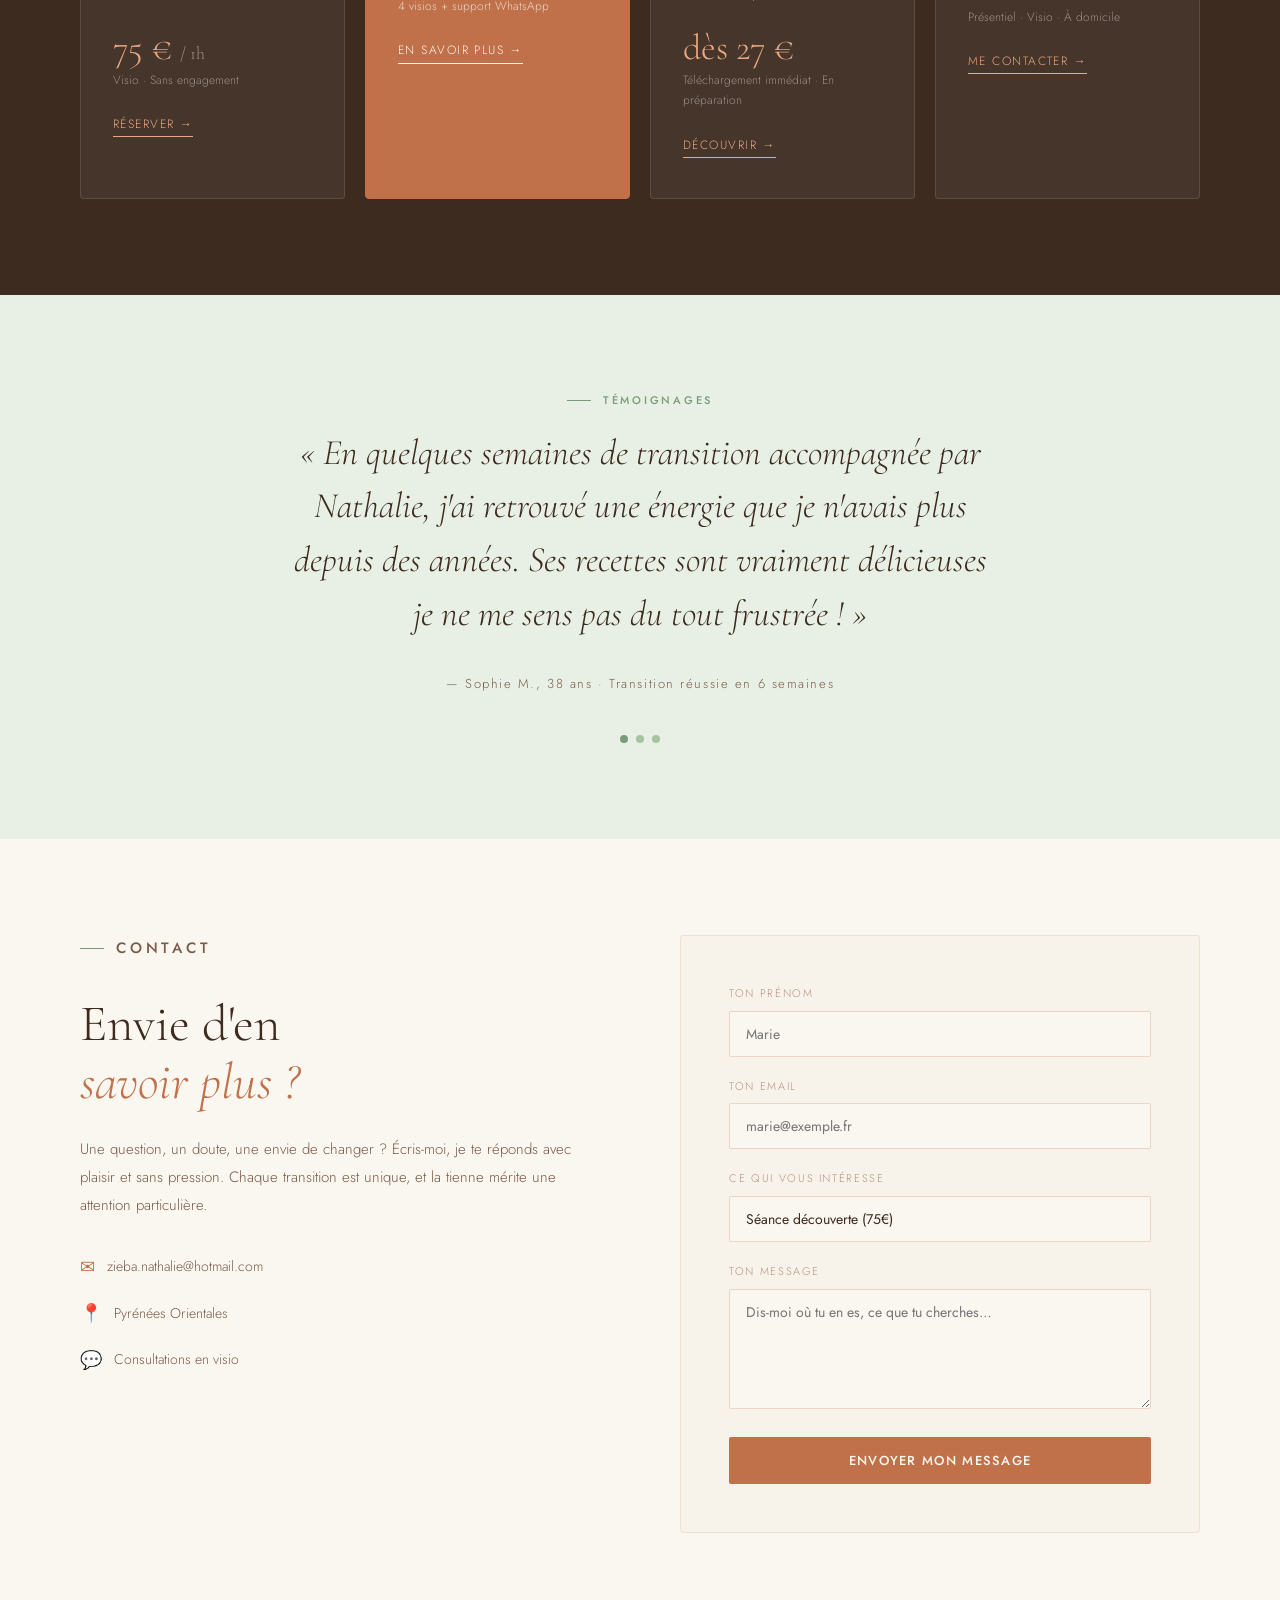
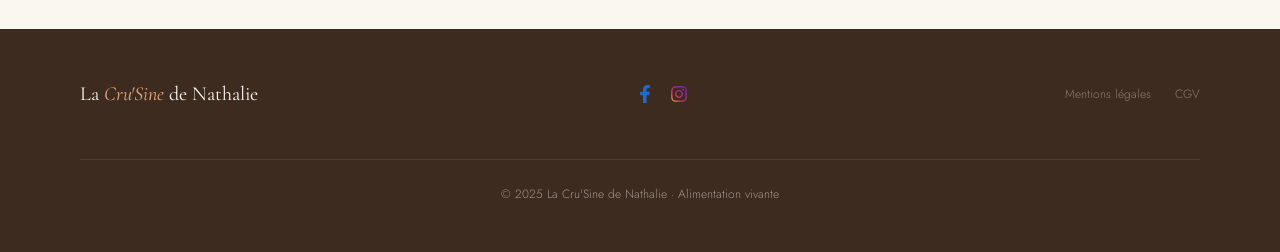
==== commit 342d1f29: "Add files via upload" ====
--- a/index.html
+++ b/index.html
@@ -20,6 +20,23 @@
     <li><a href="galerie.html">Réalisations</a></li><li><a href="#offers">Accompagnement</a></li>
     <li><a href="#contact">Contact</a></li>
   </ul>
+  <div class="nav-social">
+    <a href="https://www.facebook.com/profile.php?id=61591400386244" target="_blank" rel="noopener" aria-label="Facebook">
+      <svg viewBox="0 0 320 512" width="16" height="16" fill="#1877F2"><path d="M279.14 288l14.22-92.66h-88.91v-60.13c0-25.35 12.42-50.06 52.24-50.06h40.42V6.26S260.43 0 225.36 0c-73.22 0-121.08 44.38-121.08 124.72v70.62H22.89V288h81.39v224h100.17V288z"/></svg>
+    </a>
+    <a href="https://www.instagram.com/lacrusinedenathalie/" target="_blank" rel="noopener" aria-label="Instagram">
+      <svg viewBox="0 0 448 512" width="16" height="16">
+        <defs>
+          <linearGradient id="igGradientNav" x1="0%" y1="100%" x2="100%" y2="0%">
+            <stop offset="0%" stop-color="#f9ce34"/>
+            <stop offset="35%" stop-color="#ee2a7b"/>
+            <stop offset="100%" stop-color="#6228d7"/>
+          </linearGradient>
+        </defs>
+        <path fill="url(#igGradientNav)" d="M224.1 141c-63.6 0-114.9 51.3-114.9 114.9s51.3 114.9 114.9 114.9S339 319.5 339 255.9 287.7 141 224.1 141zm0 189.6c-41.1 0-74.7-33.5-74.7-74.7s33.5-74.7 74.7-74.7 74.7 33.5 74.7 74.7-33.6 74.7-74.7 74.7zm146.4-194.3c0 14.9-12 26.8-26.8 26.8-14.9 0-26.8-12-26.8-26.8s12-26.8 26.8-26.8 26.8 12 26.8 26.8zm76.1 27.2c-1.7-35.9-9.9-67.7-36.2-93.9-26.2-26.2-58-34.4-93.9-36.2-37-2.1-147.9-2.1-184.9 0-35.8 1.7-67.6 9.9-93.9 36.1s-34.4 58-36.2 93.9c-2.1 37-2.1 147.9 0 184.9 1.7 35.9 9.9 67.7 36.2 93.9s58 34.4 93.9 36.2c37 2.1 147.9 2.1 184.9 0 35.9-1.7 67.7-9.9 93.9-36.2 26.2-26.2 34.4-58 36.2-93.9 2.1-37 2.1-147.8 0-184.8zM398.8 388c-7.8 19.6-22.9 34.7-42.6 42.6-29.5 11.7-99.5 9-132.1 9s-102.7 2.6-132.1-9c-19.6-7.8-34.7-22.9-42.6-42.6-11.7-29.5-9-99.5-9-132.1s-2.6-102.7 9-132.1c7.8-19.6 22.9-34.7 42.6-42.6 29.5-11.7 99.5-9 132.1-9s102.7-2.6 132.1 9c19.6 7.8 34.7 22.9 42.6 42.6 11.7 29.5 9 99.5 9 132.1s2.7 102.7-9 132.1z"/>
+      </svg>
+    </a>
+  </div>
   <a href="#contact" class="nav-cta">Prendre contact</a>
   <button class="nav-hamburger" id="hamburger" aria-label="Menu">
     <span></span><span></span><span></span>
--- a/style.css
+++ b/style.css
@@ -65,6 +65,9 @@
     color: var(--brown-mid); text-decoration: none; transition: color .2s;
   }
   .nav-links a:hover { color: var(--terra); }
+  .nav-social { display: flex; gap: 14px; align-items: center; }
+  .nav-social a { display: flex; opacity: 0.85; transition: opacity .2s, transform .2s; }
+  .nav-social a:hover { opacity: 1; transform: translateY(-2px); }
   .nav-cta {
     font-size: 12px; font-weight: 500; letter-spacing: 0.12em; text-transform: uppercase;
     color: var(--cream); background: var(--terra);
@@ -575,6 +578,7 @@
     nav { padding: 16px 20px; }
     .nav-links { display: none; }
     .nav-cta { display: none; }
+    .nav-social { display: none; }
     .nav-hamburger { display: flex; }
 
     /* SECTIONS */
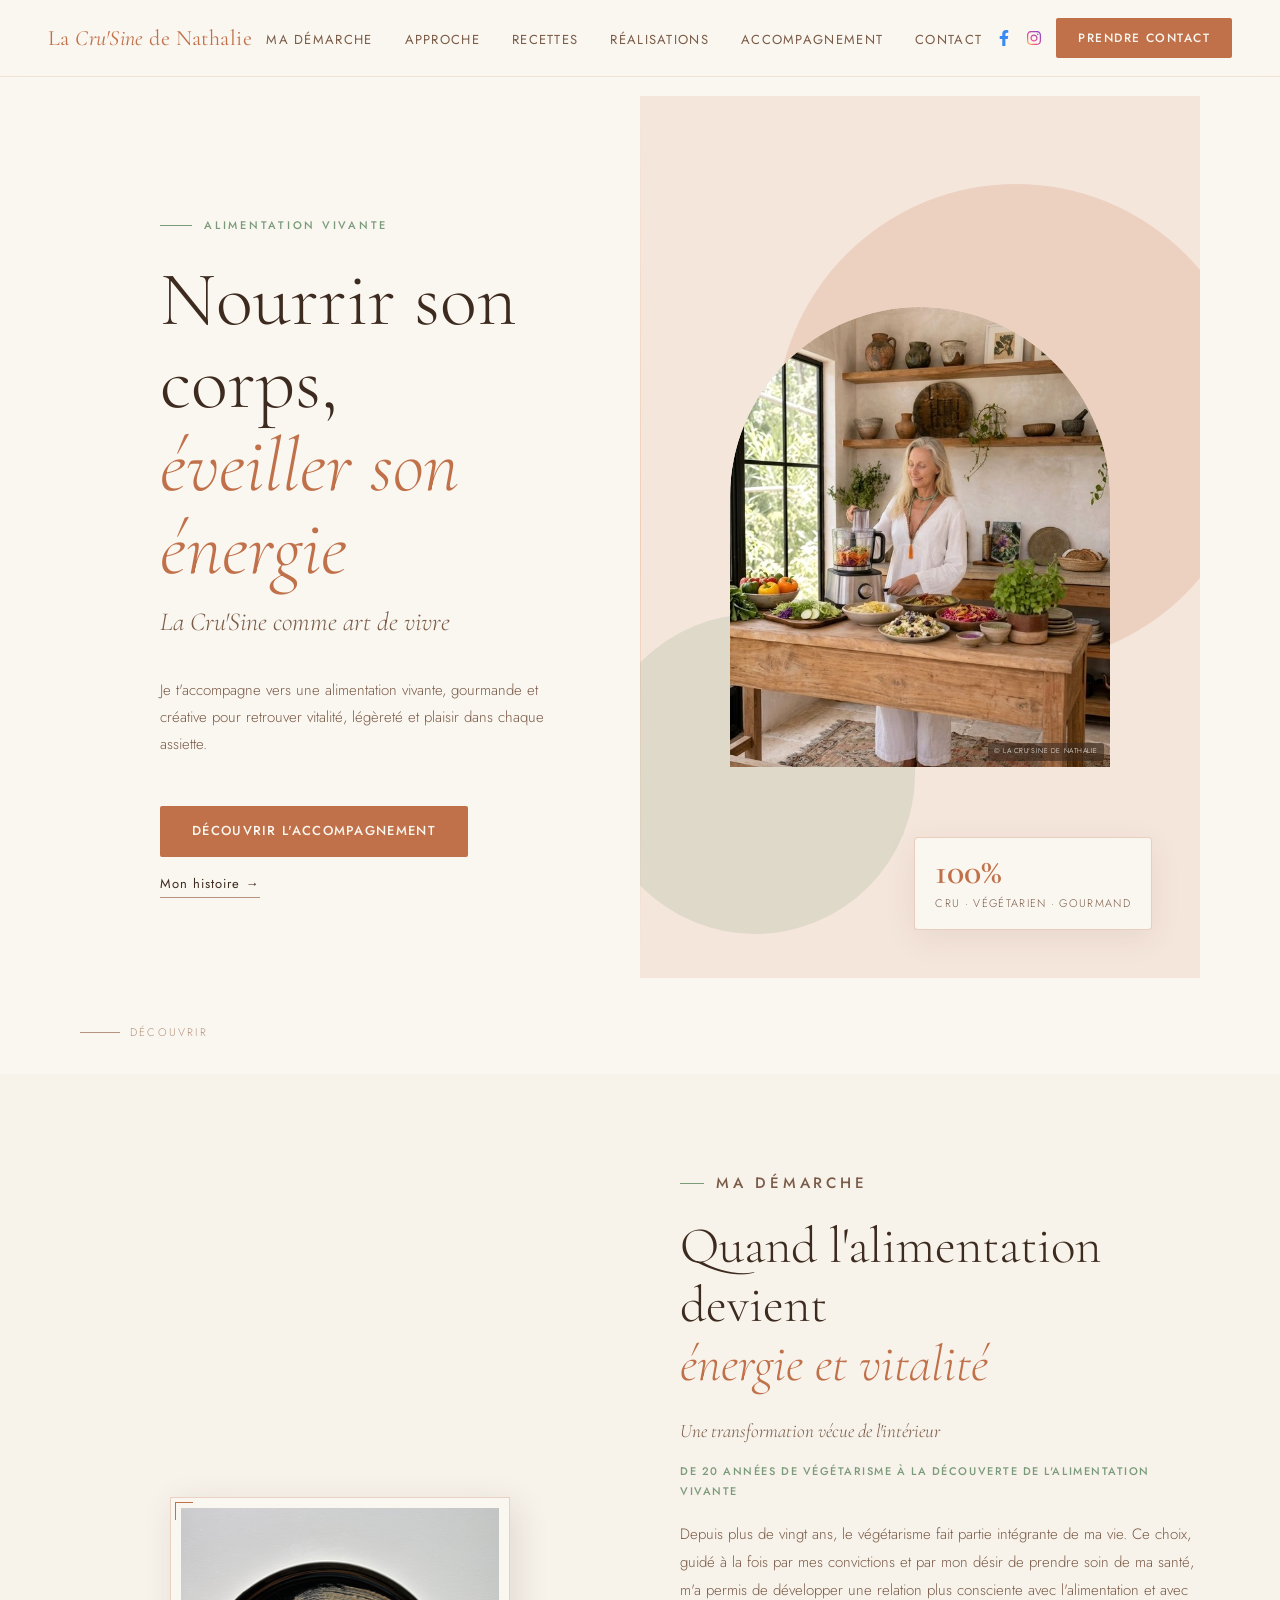
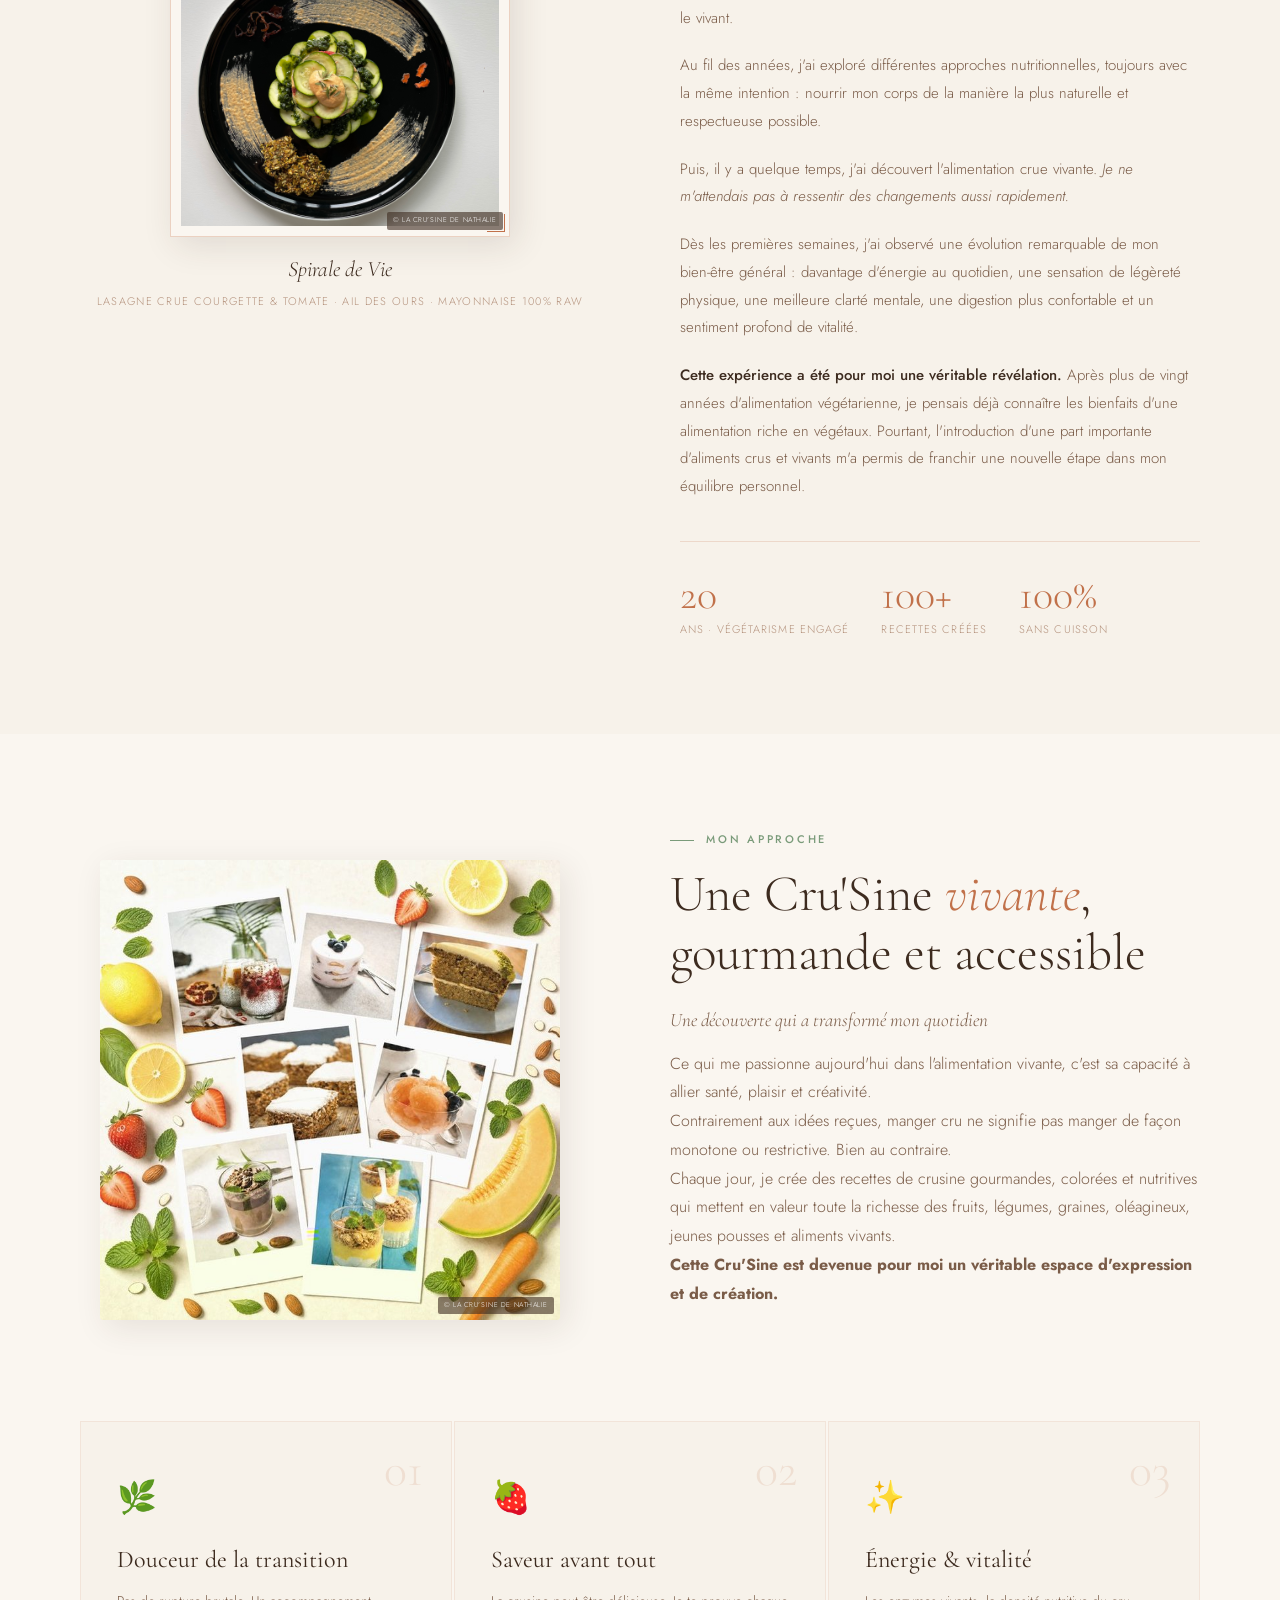
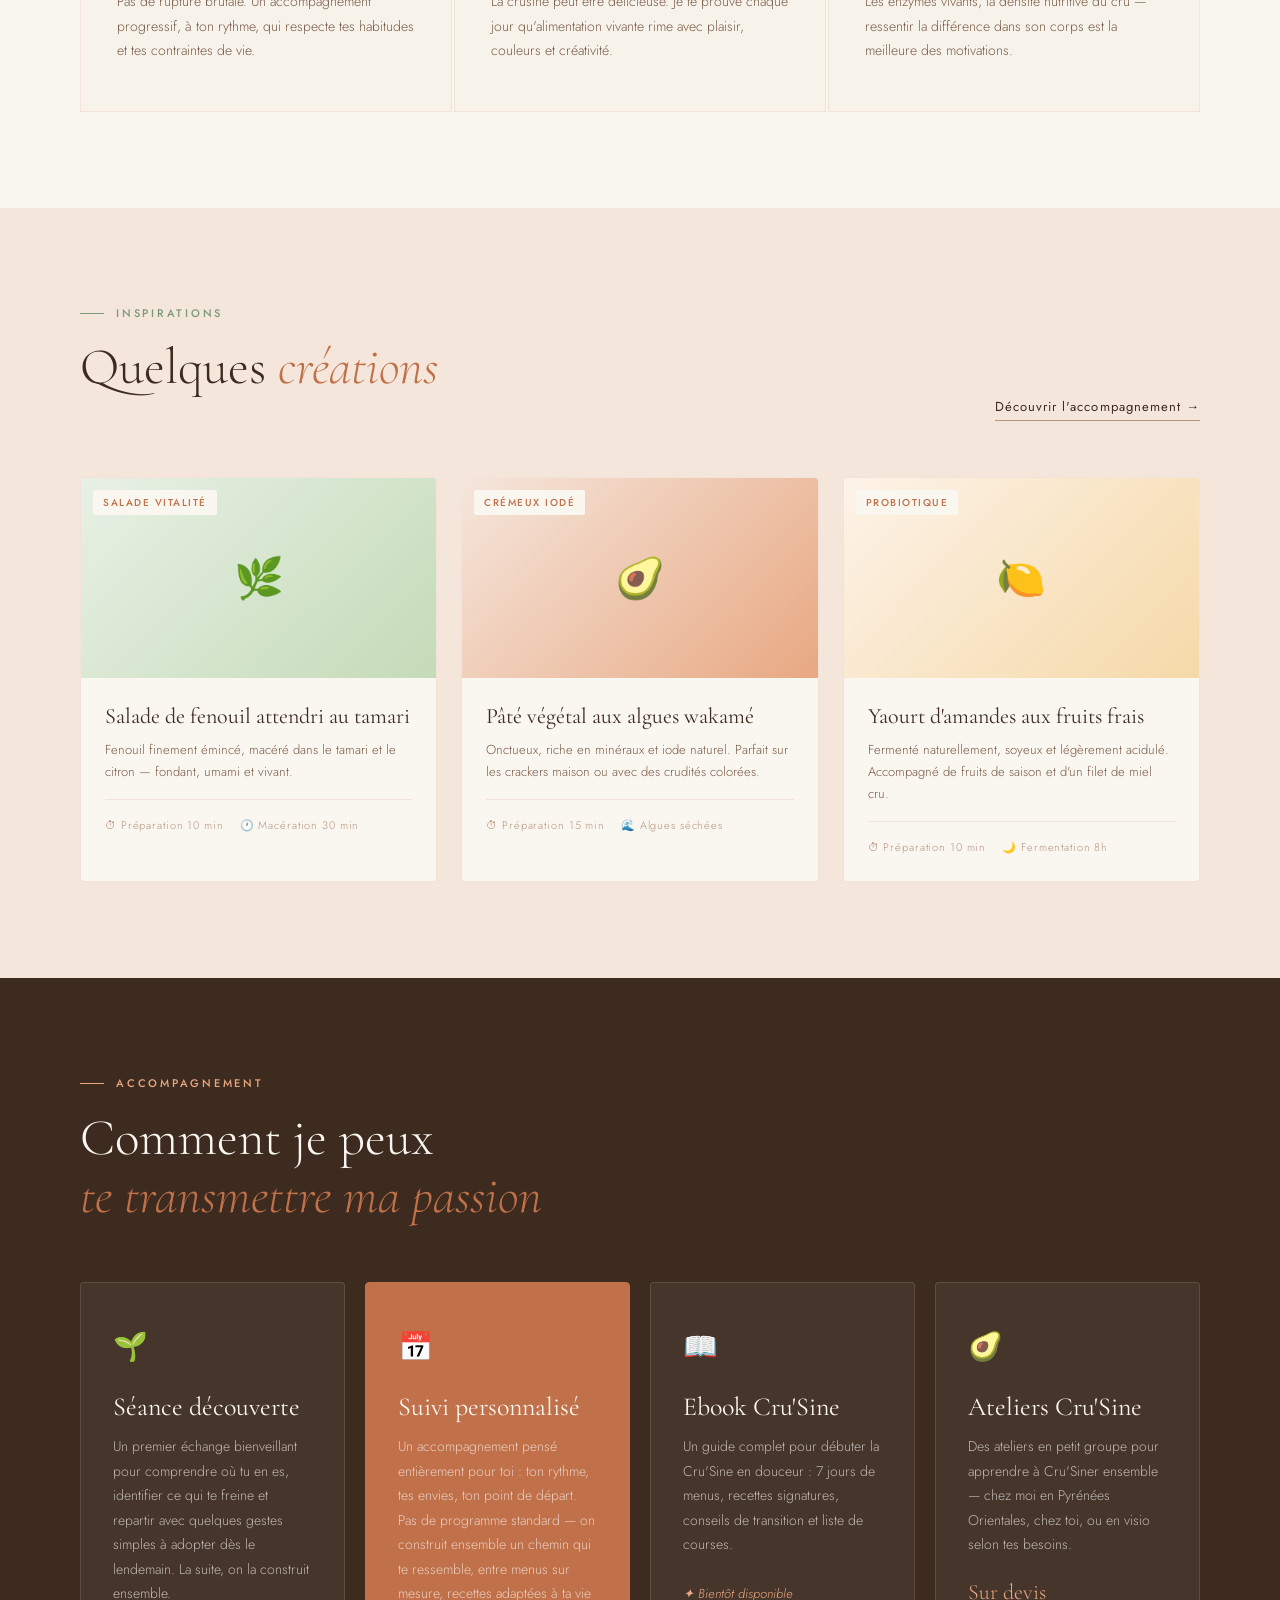
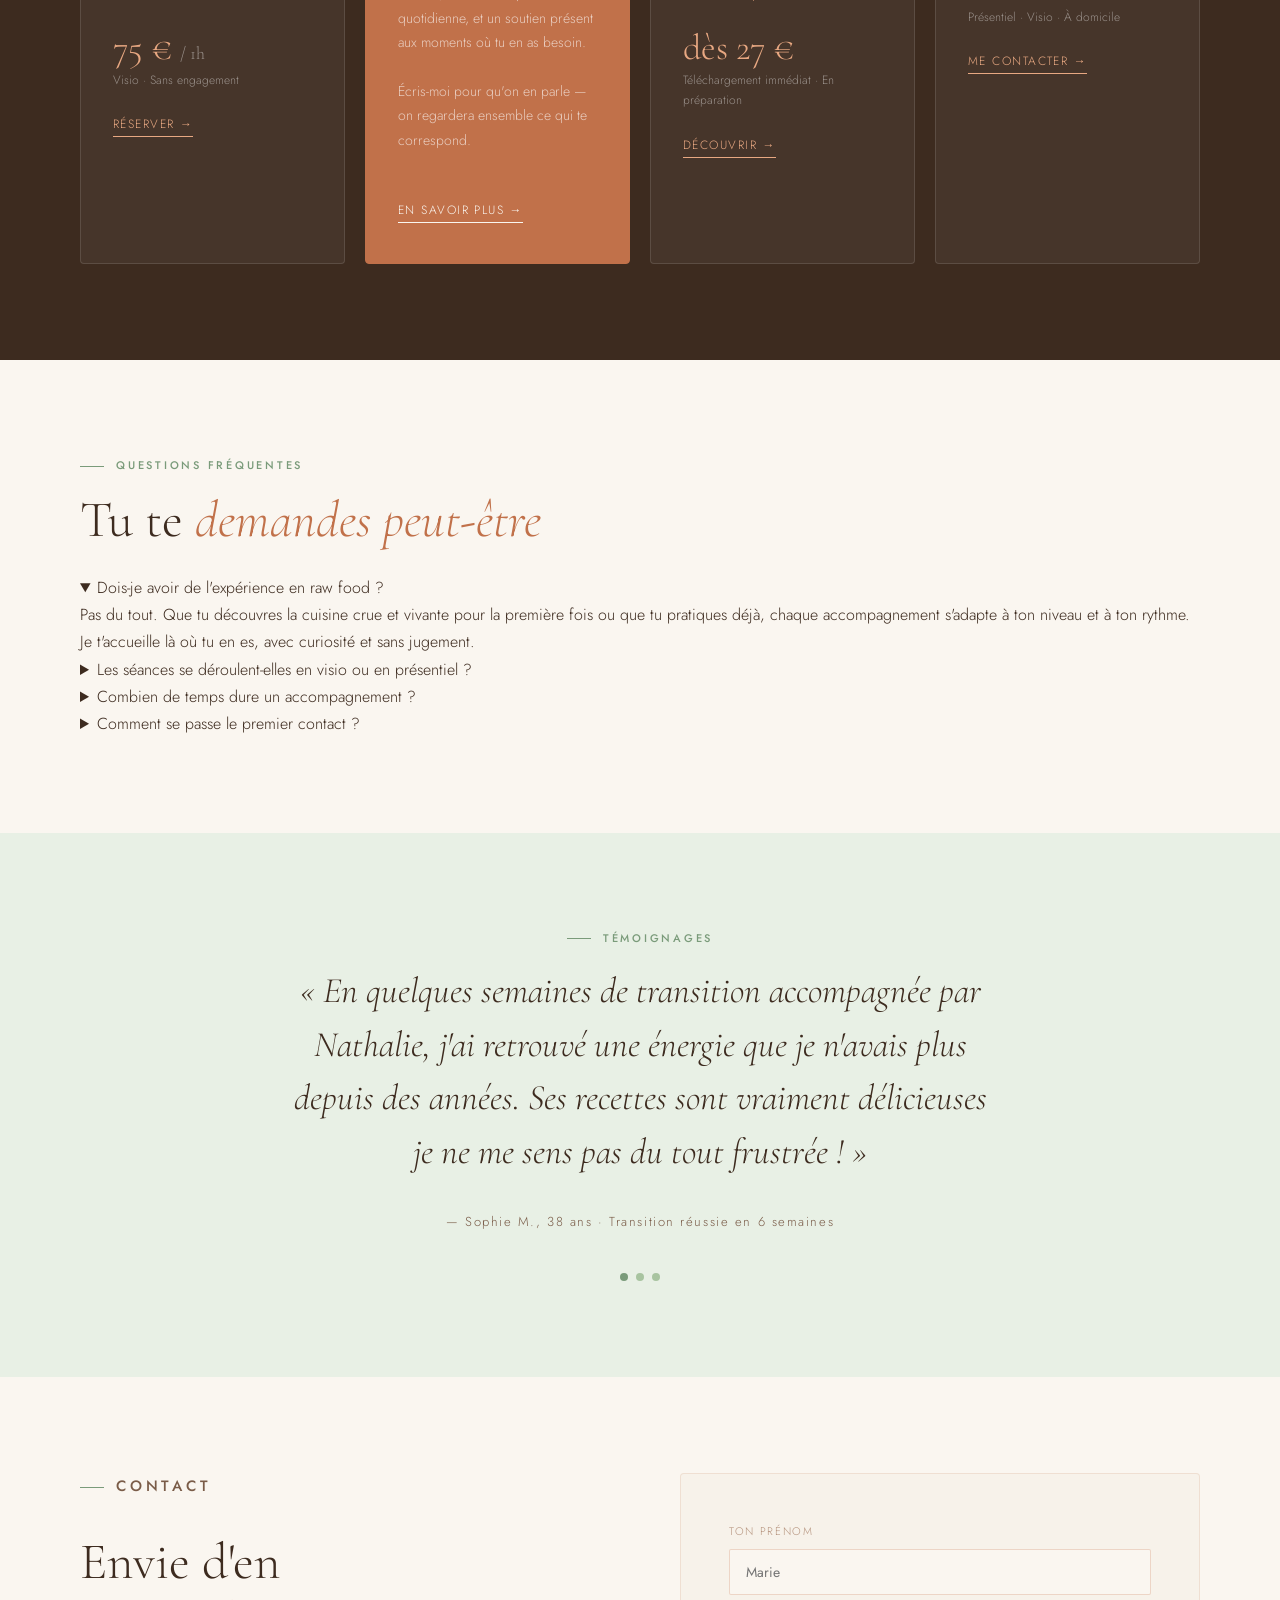
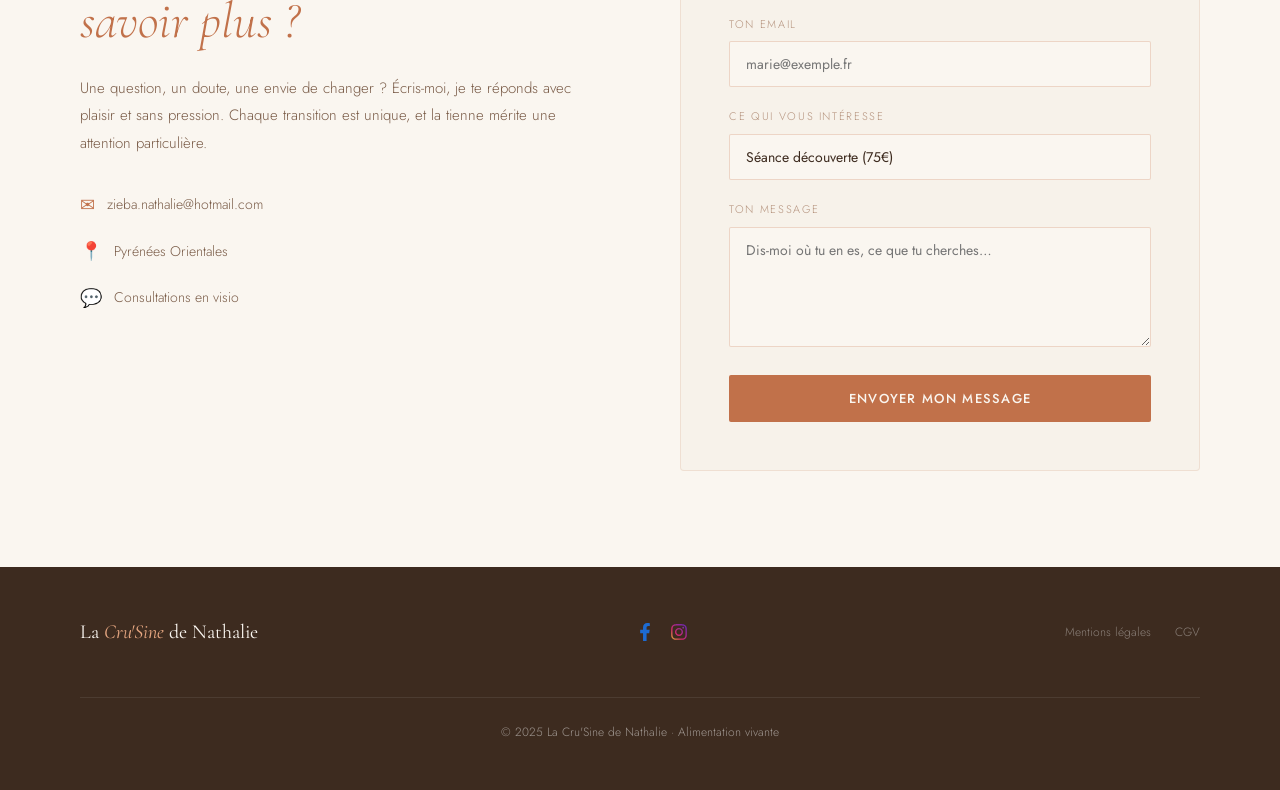
==== commit 90cf5224: "Add files via upload" ====
--- a/index.html
+++ b/index.html
@@ -308,10 +308,9 @@
     <div class="offer-card featured">
       <div class="offer-icon">📅</div>
       <h3>Suivi personnalisé</h3>
-      <p>4 semaines d'accompagnement : menus sur mesure, recettes adaptées, soutien motivationnel et suivi hebdomadaire.</p>
-      <div class="offer-price">297 €</div>
-      <div class="offer-price-label">4 visios + support WhatsApp</div>
-      <a href="#contact" class="offer-link">En savoir plus →</a>
+      <p>Un accompagnement pensé entièrement pour toi : ton rythme, tes envies, ton point de départ. Pas de programme standard — on construit ensemble un chemin qui te ressemble, entre menus sur mesure, recettes adaptées à ta vie quotidienne, et un soutien présent aux moments où tu en as besoin.</p>
+      <p style="margin-top:14px;">Écris-moi pour qu'on en parle — on regardera ensemble ce qui te correspond.</p>
+      <a href="#contact" class="offer-link" style="margin-top:24px;">En savoir plus →</a>
     </div>
     <div class="offer-card">
       <div class="offer-icon">📖</div>
@@ -329,6 +328,30 @@
       <div class="offer-price-label">Présentiel · Visio · À domicile</div>
       <a href="#contact" class="offer-link">Me contacter →</a>
     </div>
+  </div>
+</section>
+
+<!-- FAQ -->
+<section class="faq" id="faq">
+  <p class="section-label">Questions fréquentes</p>
+  <h2 class="section-title">Tu te <em>demandes peut-être</em></h2>
+  <div class="faq-list">
+    <details class="faq-item" open>
+      <summary>Dois-je avoir de l'expérience en raw food ?</summary>
+      <p>Pas du tout. Que tu découvres la cuisine crue et vivante pour la première fois ou que tu pratiques déjà, chaque accompagnement s'adapte à ton niveau et à ton rythme. Je t'accueille là où tu en es, avec curiosité et sans jugement.</p>
+    </details>
+    <details class="faq-item">
+      <summary>Les séances se déroulent-elles en visio ou en présentiel ?</summary>
+      <p>Les deux sont possibles. Je propose des séances en présentiel à 40 minutes de Perpignan et dans les environs, ainsi qu'en visio pour celles et ceux qui ne peuvent pas se déplacer. On en discute ensemble pour trouver la formule qui te convient.</p>
+    </details>
+    <details class="faq-item">
+      <summary>Combien de temps dure un accompagnement ?</summary>
+      <p>Cela dépend de tes besoins et de tes objectifs. Une séance découverte dure généralement 1h à 1h30 et un accompagnement personnalisé peut s'étendre sur plusieurs semaines, selon ce que tu souhaites approfondir. On construit ensemble un parcours qui te ressemble.</p>
+    </details>
+    <details class="faq-item">
+      <summary>Comment se passe le premier contact ?</summary>
+      <p>Tu m'écris via le formulaire de contact en me disant simplement ce qui t'amène — une envie, une question, un besoin d'accompagnement. Je te réponds sous 48h pour qu'on échange ensemble, souvent autour d'un premier temps gratuit et sans engagement, histoire de voir si on a envie de faire un bout de chemin ensemble. Il n'y a rien à préparer, juste à te laisser guider par ta curiosité.</p>
+    </details>
   </div>
 </section>
 
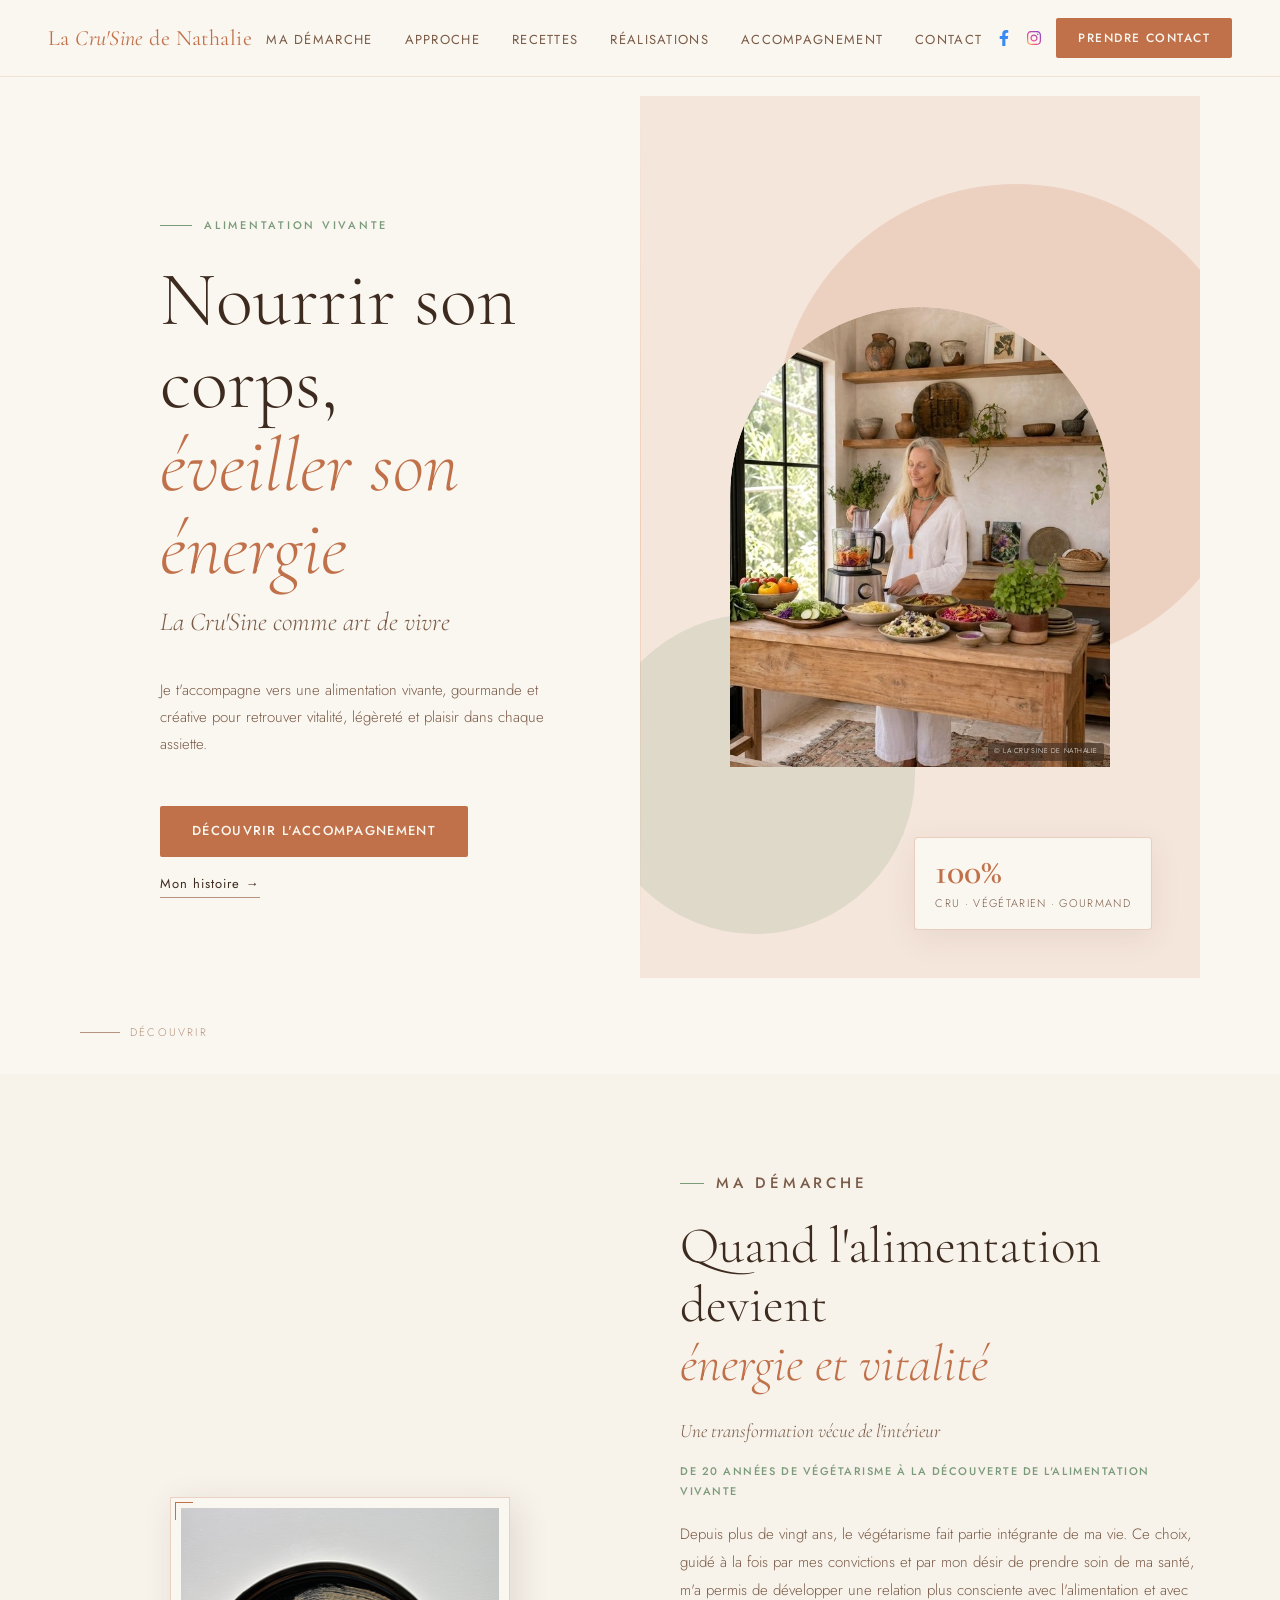
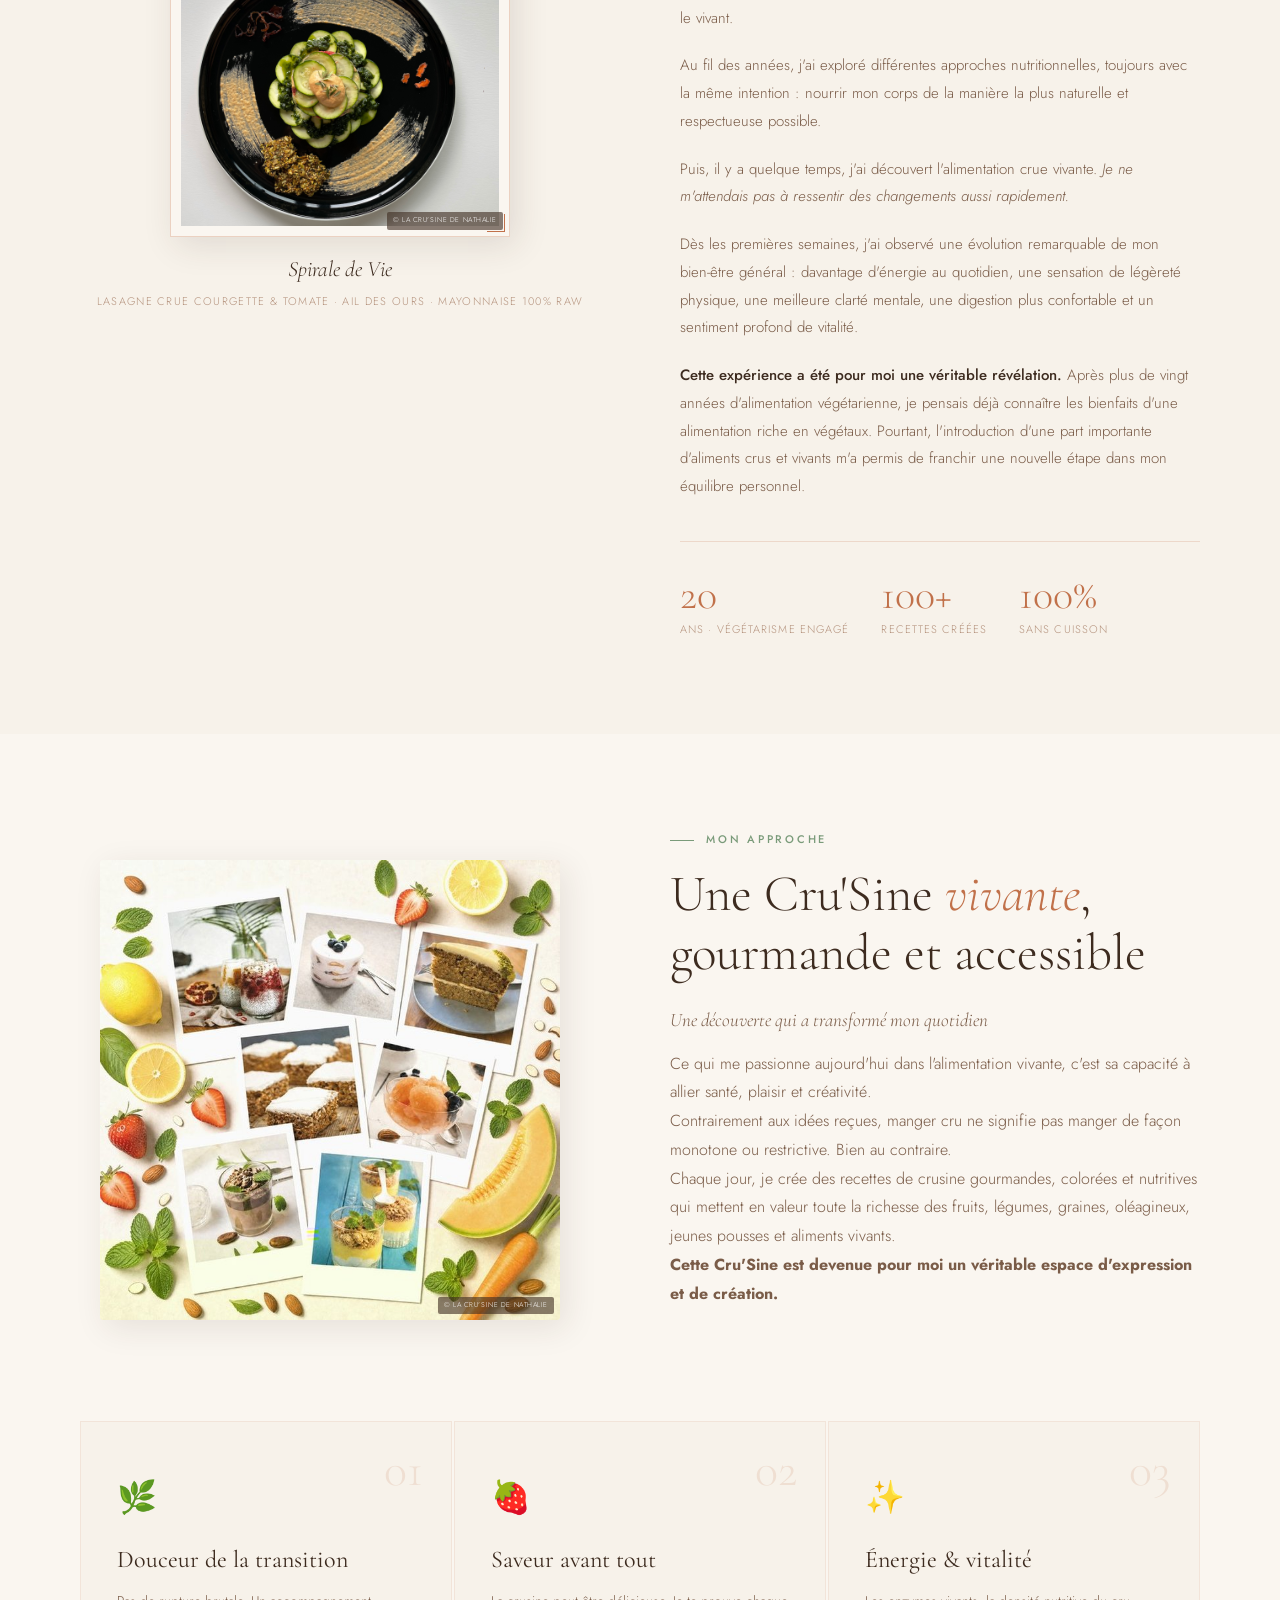
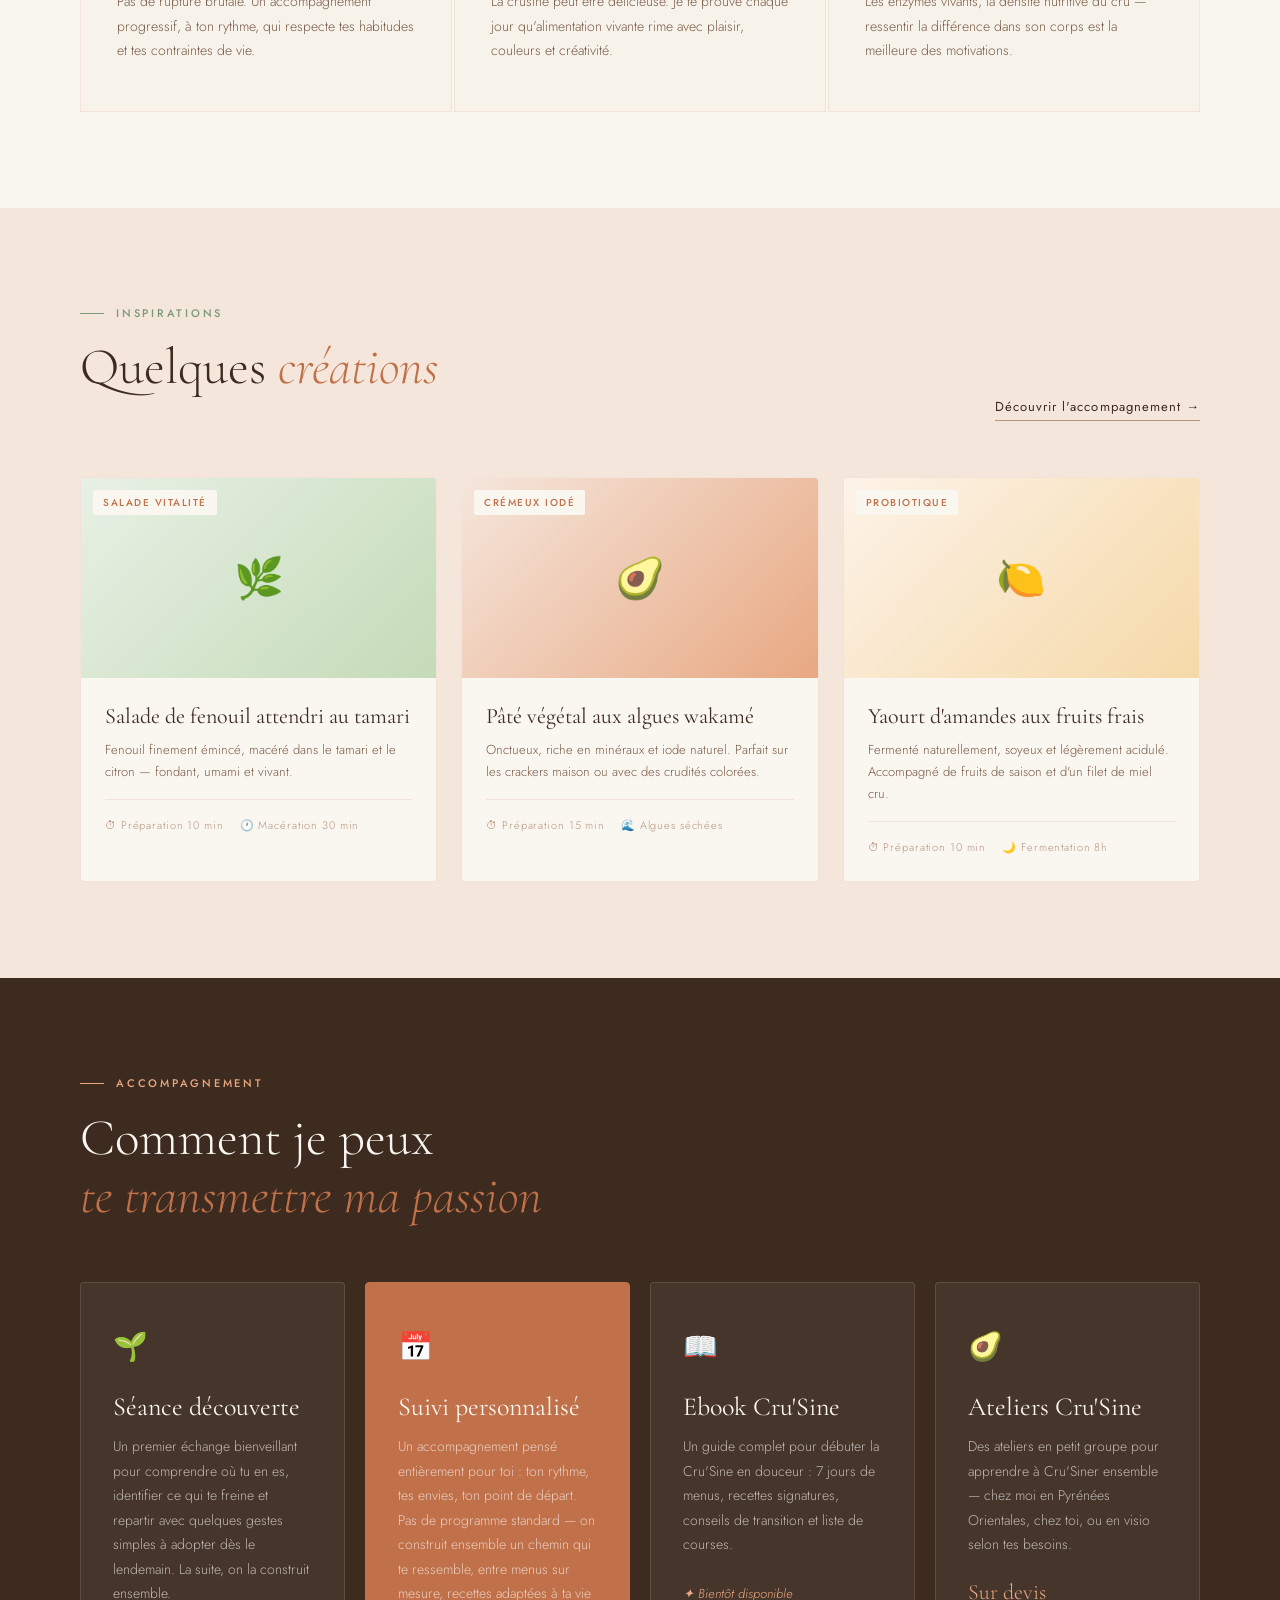
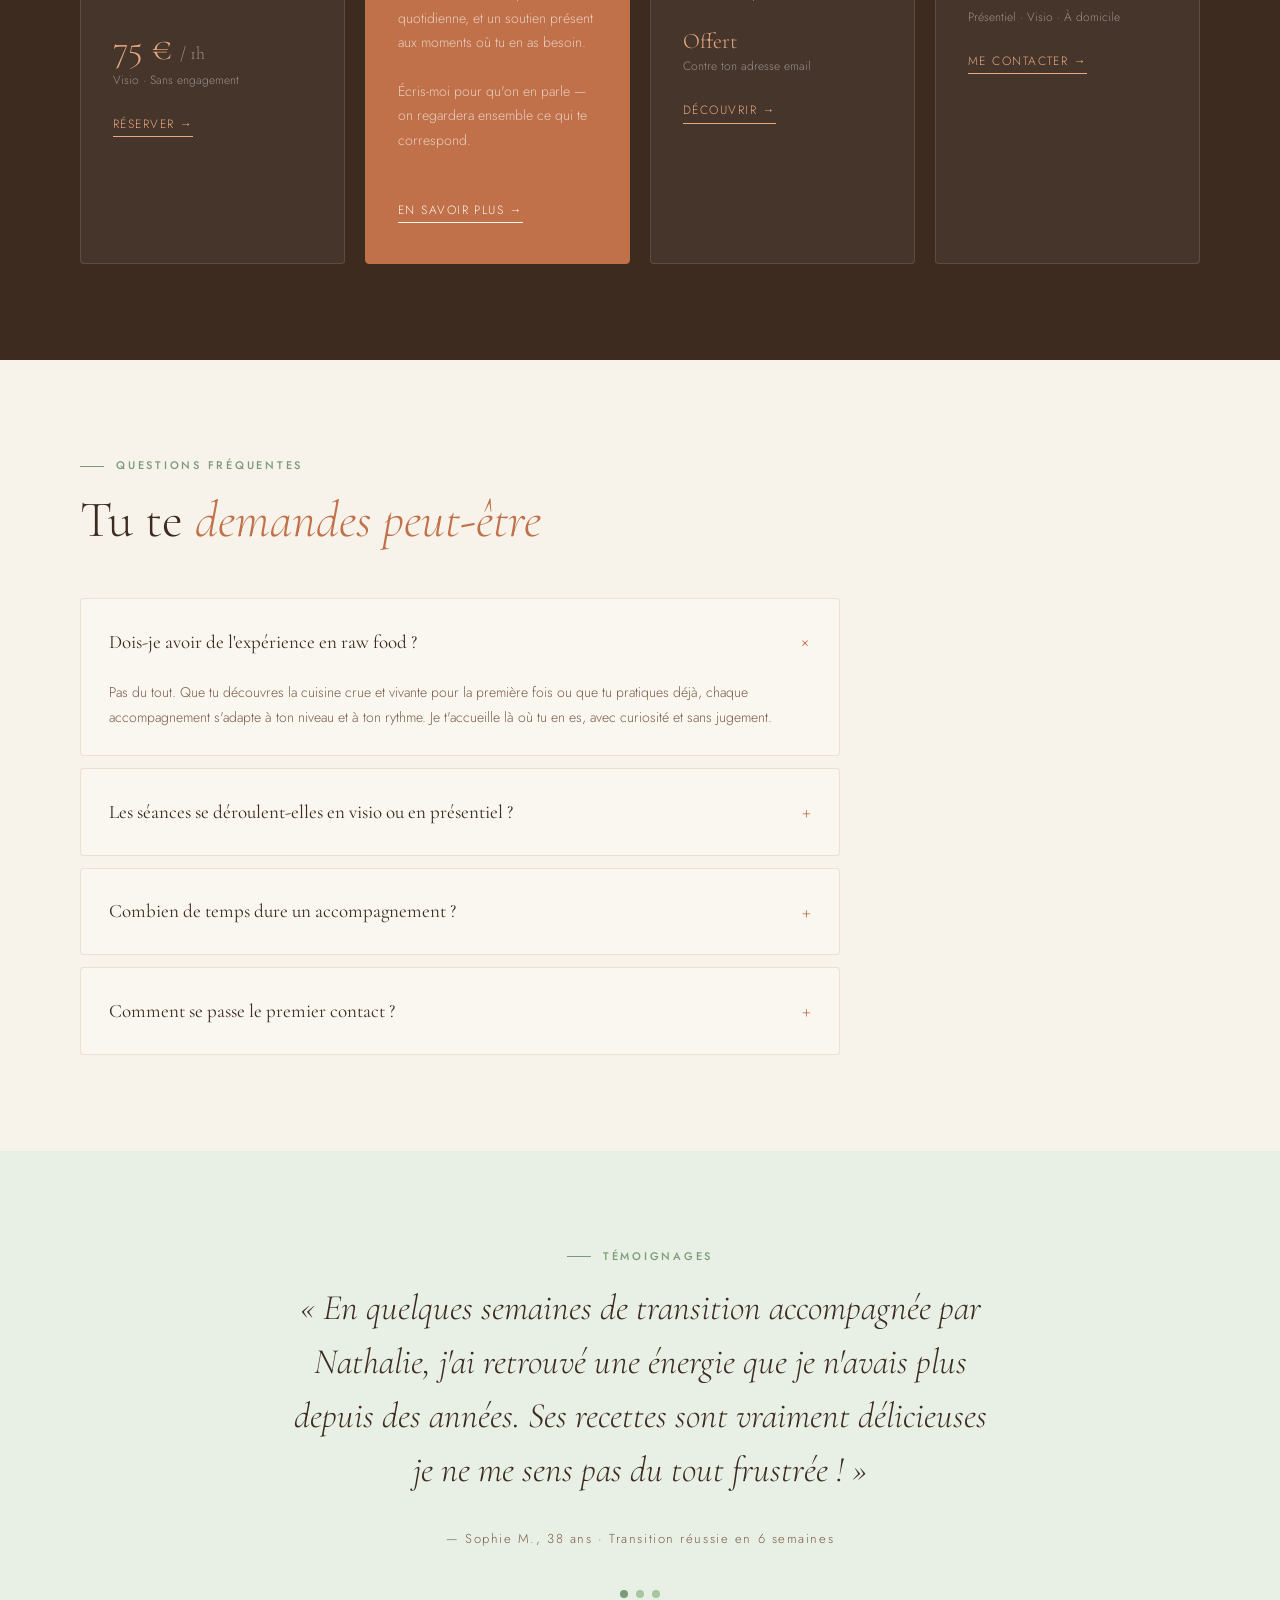
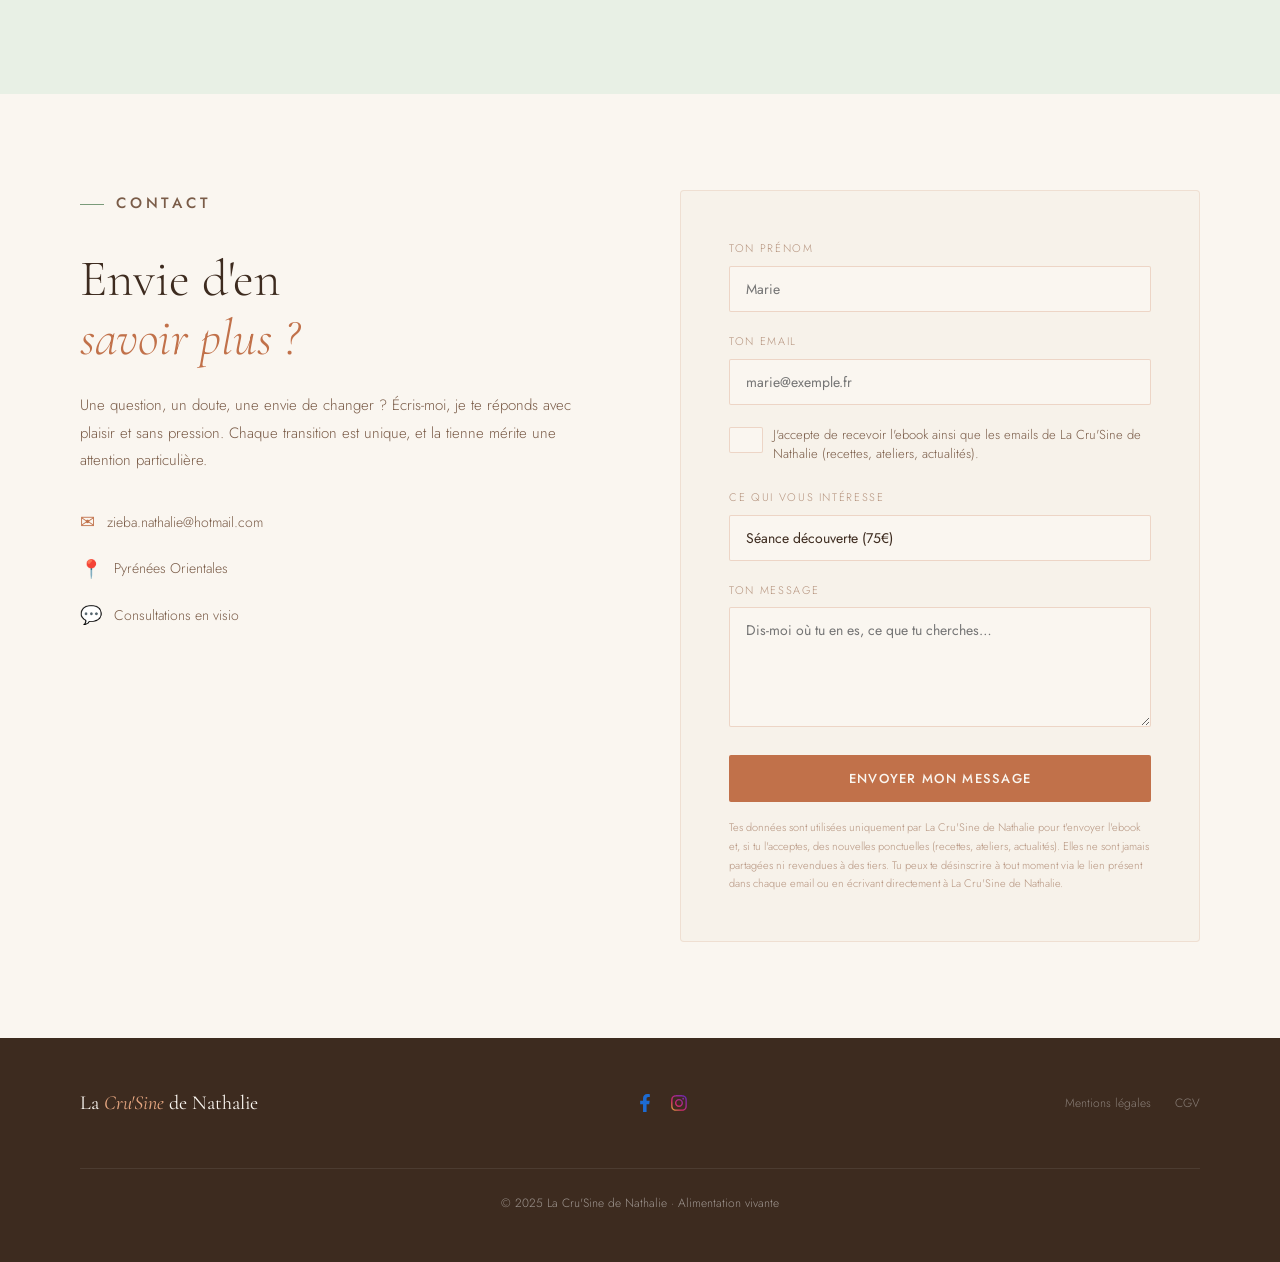
==== commit e3a2b1ef: "Add files via upload" ====
--- a/index.html
+++ b/index.html
@@ -316,8 +316,8 @@
       <div class="offer-icon">📖</div>
       <h3>Ebook Cru'Sine</h3>
       <p>Un guide complet pour débuter la Cru'Sine en douceur : 7 jours de menus, recettes signatures, conseils de transition et liste de courses. <br><br><em style="color:var(--terra-light);font-size:13px;">✦ Bientôt disponible</em></p>
-      <div class="offer-price">dès 27 €</div>
-      <div class="offer-price-label">Téléchargement immédiat · En préparation</div>
+      <div class="offer-price" style="font-size:22px;">Offert</div>
+      <div class="offer-price-label">Contre ton adresse email</div>
       <a href="#contact" class="offer-link">Découvrir →</a>
     </div>
       <div class="offer-card">
@@ -398,6 +398,12 @@
         <label>Ton email</label>
         <input type="email" name="email" placeholder="marie@exemple.fr" required>
       </div>
+      <div class="form-group form-checkbox-group">
+        <label class="form-checkbox-label">
+          <input type="checkbox" name="consentement_emails" value="oui">
+          <span>J'accepte de recevoir l'ebook ainsi que les emails de La Cru'Sine de Nathalie (recettes, ateliers, actualités).</span>
+        </label>
+      </div>
       <div class="form-group">
         <label>Ce qui vous intéresse</label>
         <select name="interet">
@@ -413,6 +419,7 @@
         <textarea name="message" placeholder="Dis-moi où tu en es, ce que tu cherches…"></textarea>
       </div>
       <button type="submit" class="form-submit">Envoyer mon message</button></form>
+      <p class="form-privacy">Tes données sont utilisées uniquement par La Cru'Sine de Nathalie pour t'envoyer l'ebook et, si tu l'acceptes, des nouvelles ponctuelles (recettes, ateliers, actualités). Elles ne sont jamais partagées ni revendues à des tiers. Tu peux te désinscrire à tout moment via le lien présent dans chaque email ou en écrivant directement à La Cru'Sine de Nathalie.</p>
 
     <!-- Message de confirmation -->
     <div class="form-confirmation" id="formConfirmation">
--- a/style.css
+++ b/style.css
@@ -424,6 +424,40 @@
   .offer-card.featured .offer-link { color: var(--cream); }
   .offer-link:hover { color: var(--cream); }
 
+  /* ── FAQ ── */
+  .faq { background: var(--off-white); padding: 96px 80px; }
+  .faq .section-title { max-width: 640px; margin-bottom: 48px; }
+  .faq-list { display: flex; flex-direction: column; gap: 12px; max-width: 760px; }
+  .faq-item {
+    background: var(--cream);
+    border: 0.5px solid rgba(193,113,74,0.18);
+    border-radius: 4px;
+    padding: 4px 28px;
+  }
+  .faq-item summary {
+    list-style: none;
+    display: flex; align-items: center; justify-content: space-between;
+    gap: 16px;
+    padding: 20px 0;
+    cursor: pointer;
+    font-family: var(--font-display);
+    font-size: 19px; font-weight: 400;
+    color: var(--brown);
+  }
+  .faq-item summary::-webkit-details-marker { display: none; }
+  .faq-item summary::after {
+    content: '+';
+    font-size: 22px; font-weight: 300;
+    color: var(--terra);
+    flex-shrink: 0;
+    transition: transform .25s;
+  }
+  .faq-item[open] summary::after { transform: rotate(45deg); }
+  .faq-item p {
+    font-size: 14px; color: var(--brown-mid); line-height: 1.75;
+    padding-bottom: 22px; padding-right: 32px;
+  }
+
   /* ── TÉMOIGNAGE ── */
   .testimonial { background: var(--sage-pale); padding: 96px 80px; text-align: center; }
   .testimonial-quote {
@@ -474,6 +508,21 @@
     transition: background .2s;
   }
   .form-submit:hover { background: var(--brown); }
+  .form-checkbox-group { margin-bottom: 24px; }
+  .form-checkbox-label {
+    display: flex !important; align-items: flex-start; gap: 10px;
+    font-size: 13px !important; letter-spacing: normal !important; text-transform: none !important;
+    color: var(--brown-mid) !important; line-height: 1.5;
+    cursor: pointer;
+  }
+  .form-checkbox-label input[type="checkbox"] {
+    width: 16px; height: 16px; flex-shrink: 0; margin-top: 2px;
+    accent-color: var(--terra); cursor: pointer;
+  }
+  .form-privacy {
+    font-size: 11px; line-height: 1.7; color: var(--brown-light);
+    margin-top: 16px;
+  }
 
   /* ── FOOTER ── */
   footer {
@@ -642,6 +691,11 @@
       margin-bottom: 32px;
     }
     .recipes-grid { grid-template-columns: 1fr; gap: 16px; }
+
+    /* FAQ */
+    .faq { padding: 56px 20px; }
+    .faq-item { padding: 4px 18px; }
+    .faq-item summary { font-size: 16px; }
 
     /* GALLERY */
     .gallery { padding: 56px 20px; }
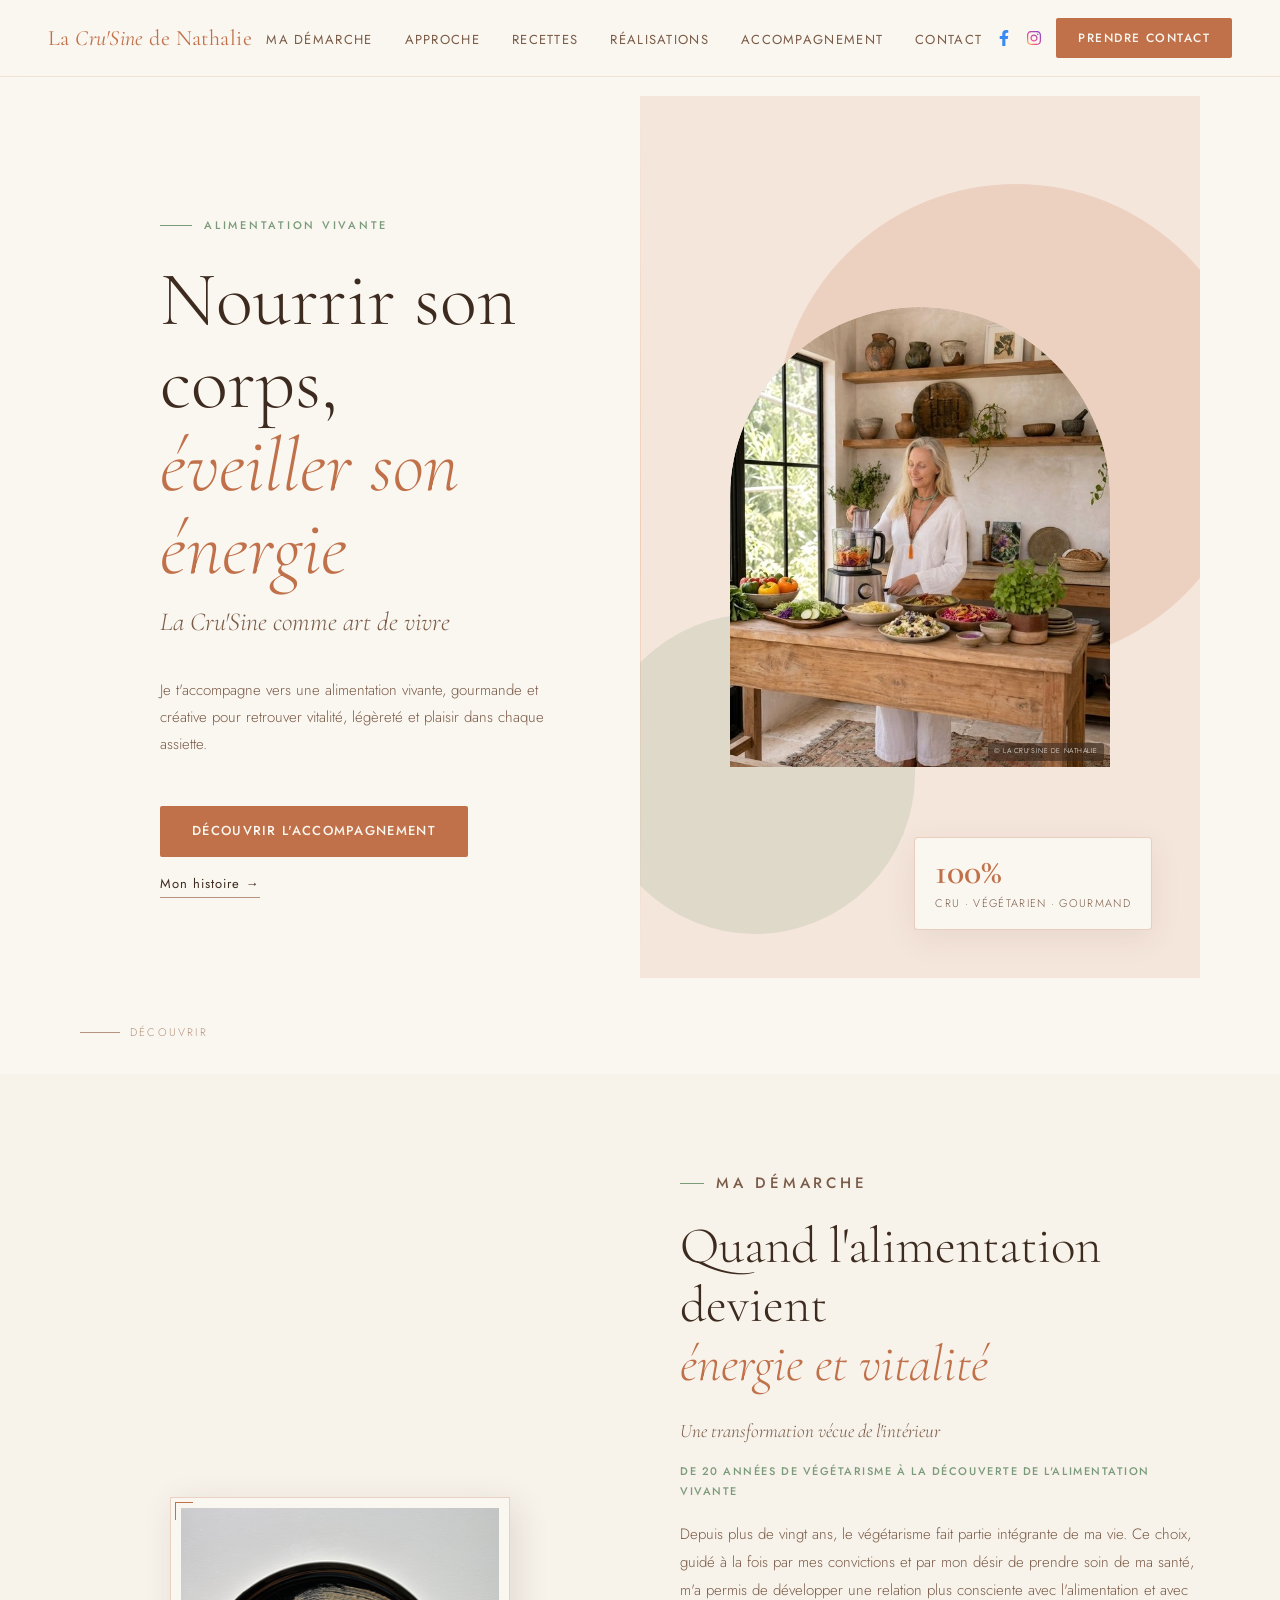
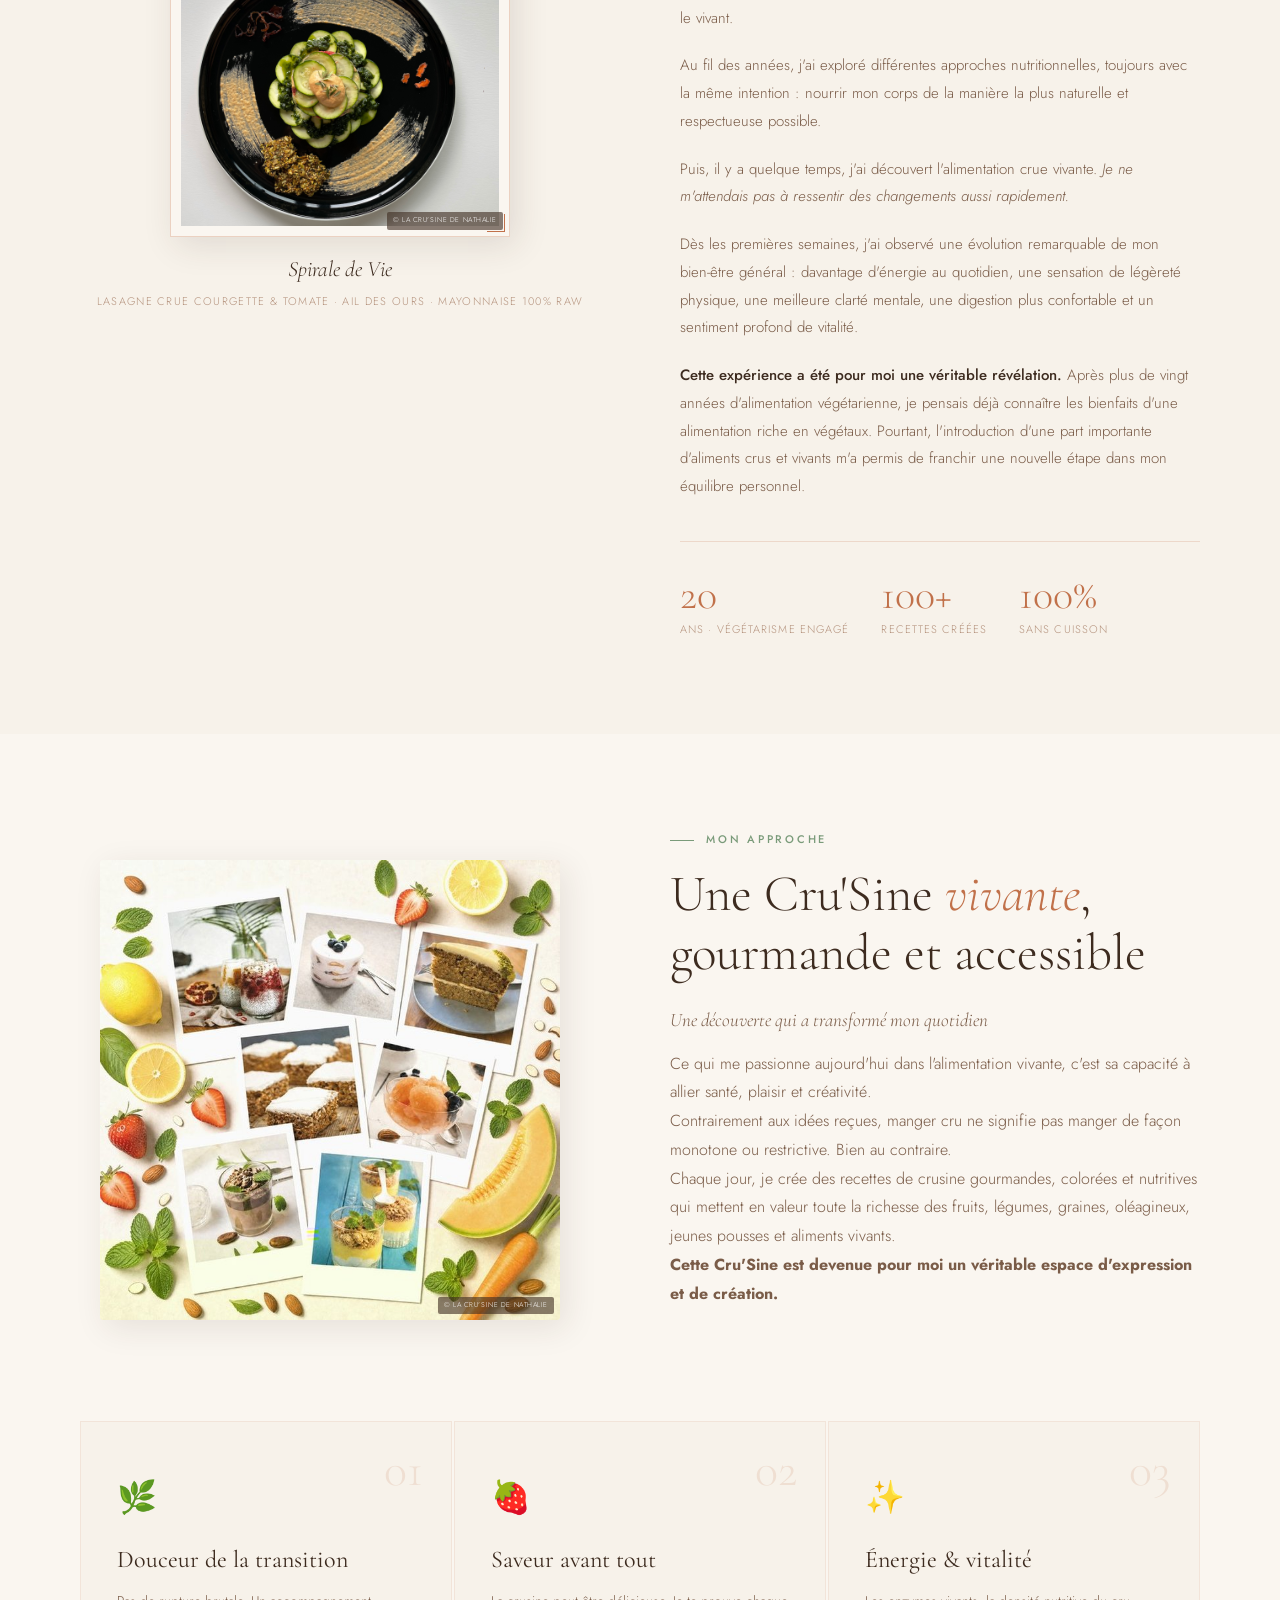
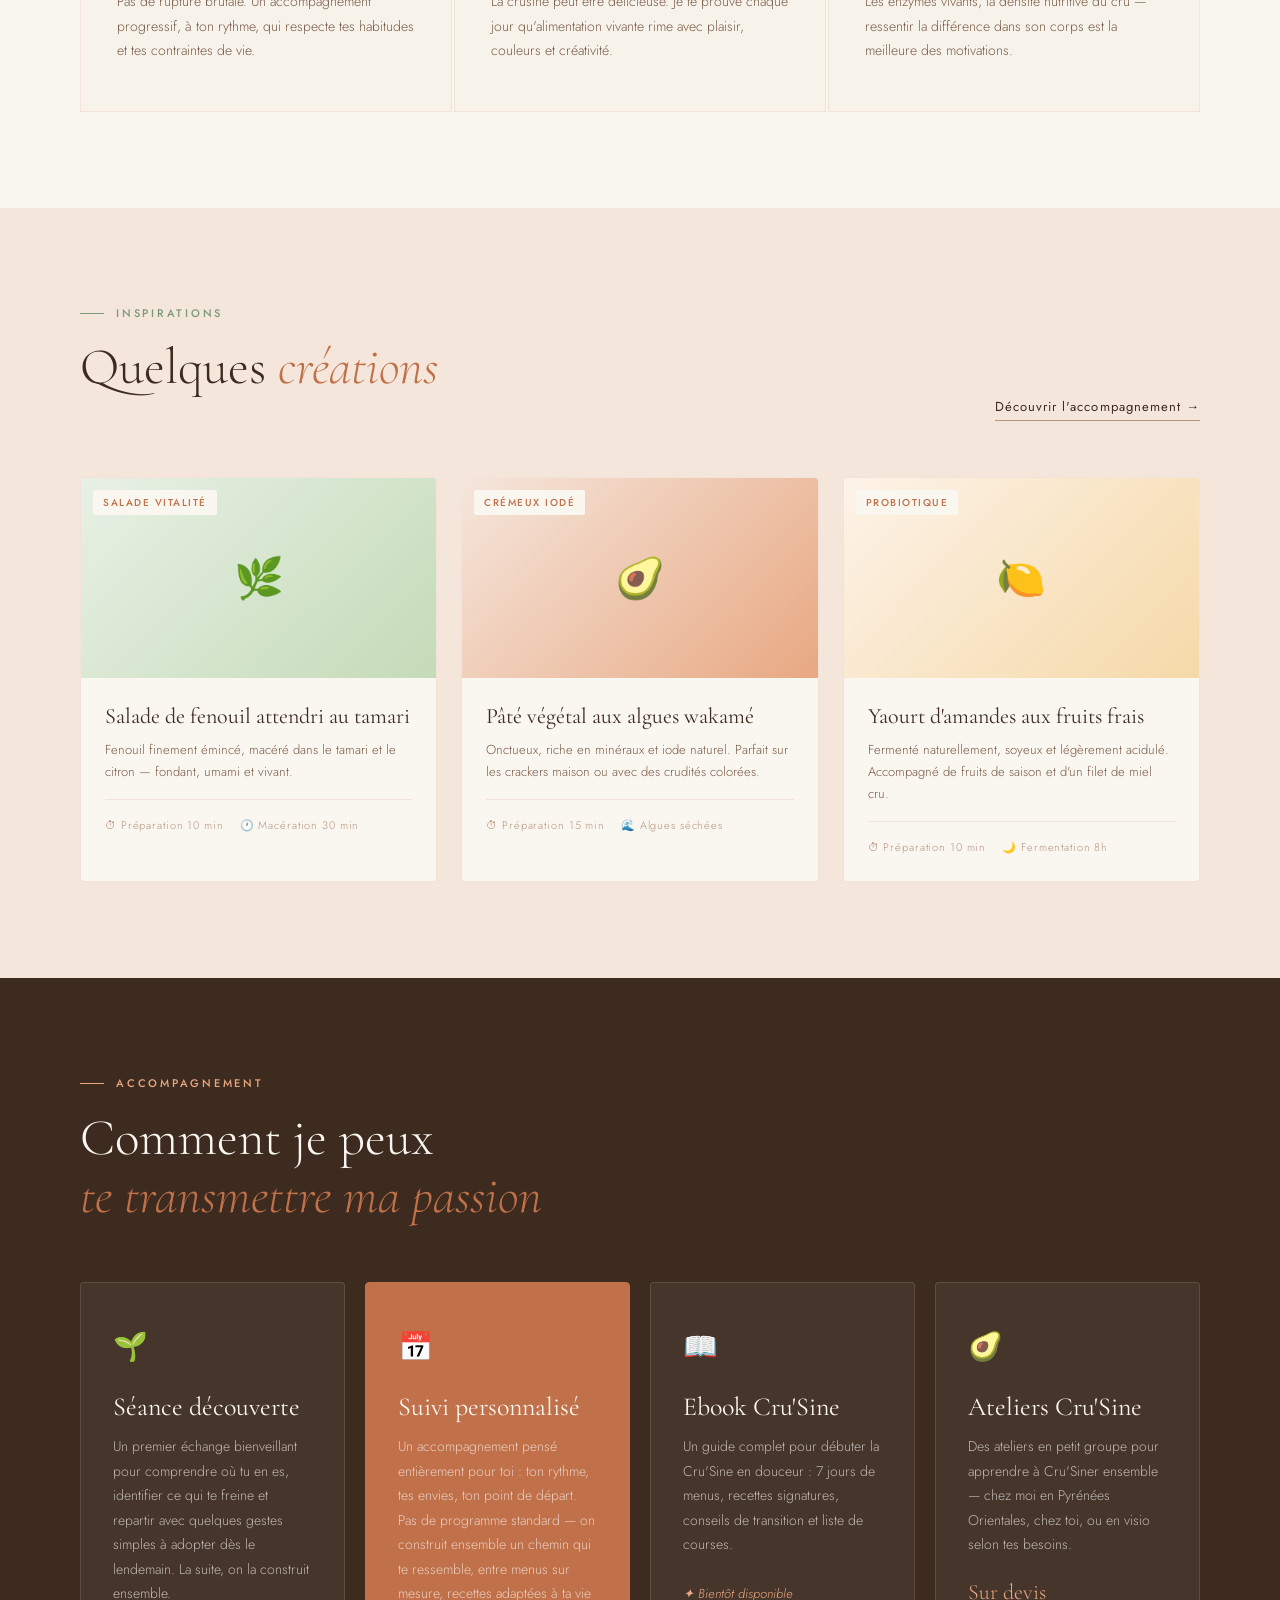
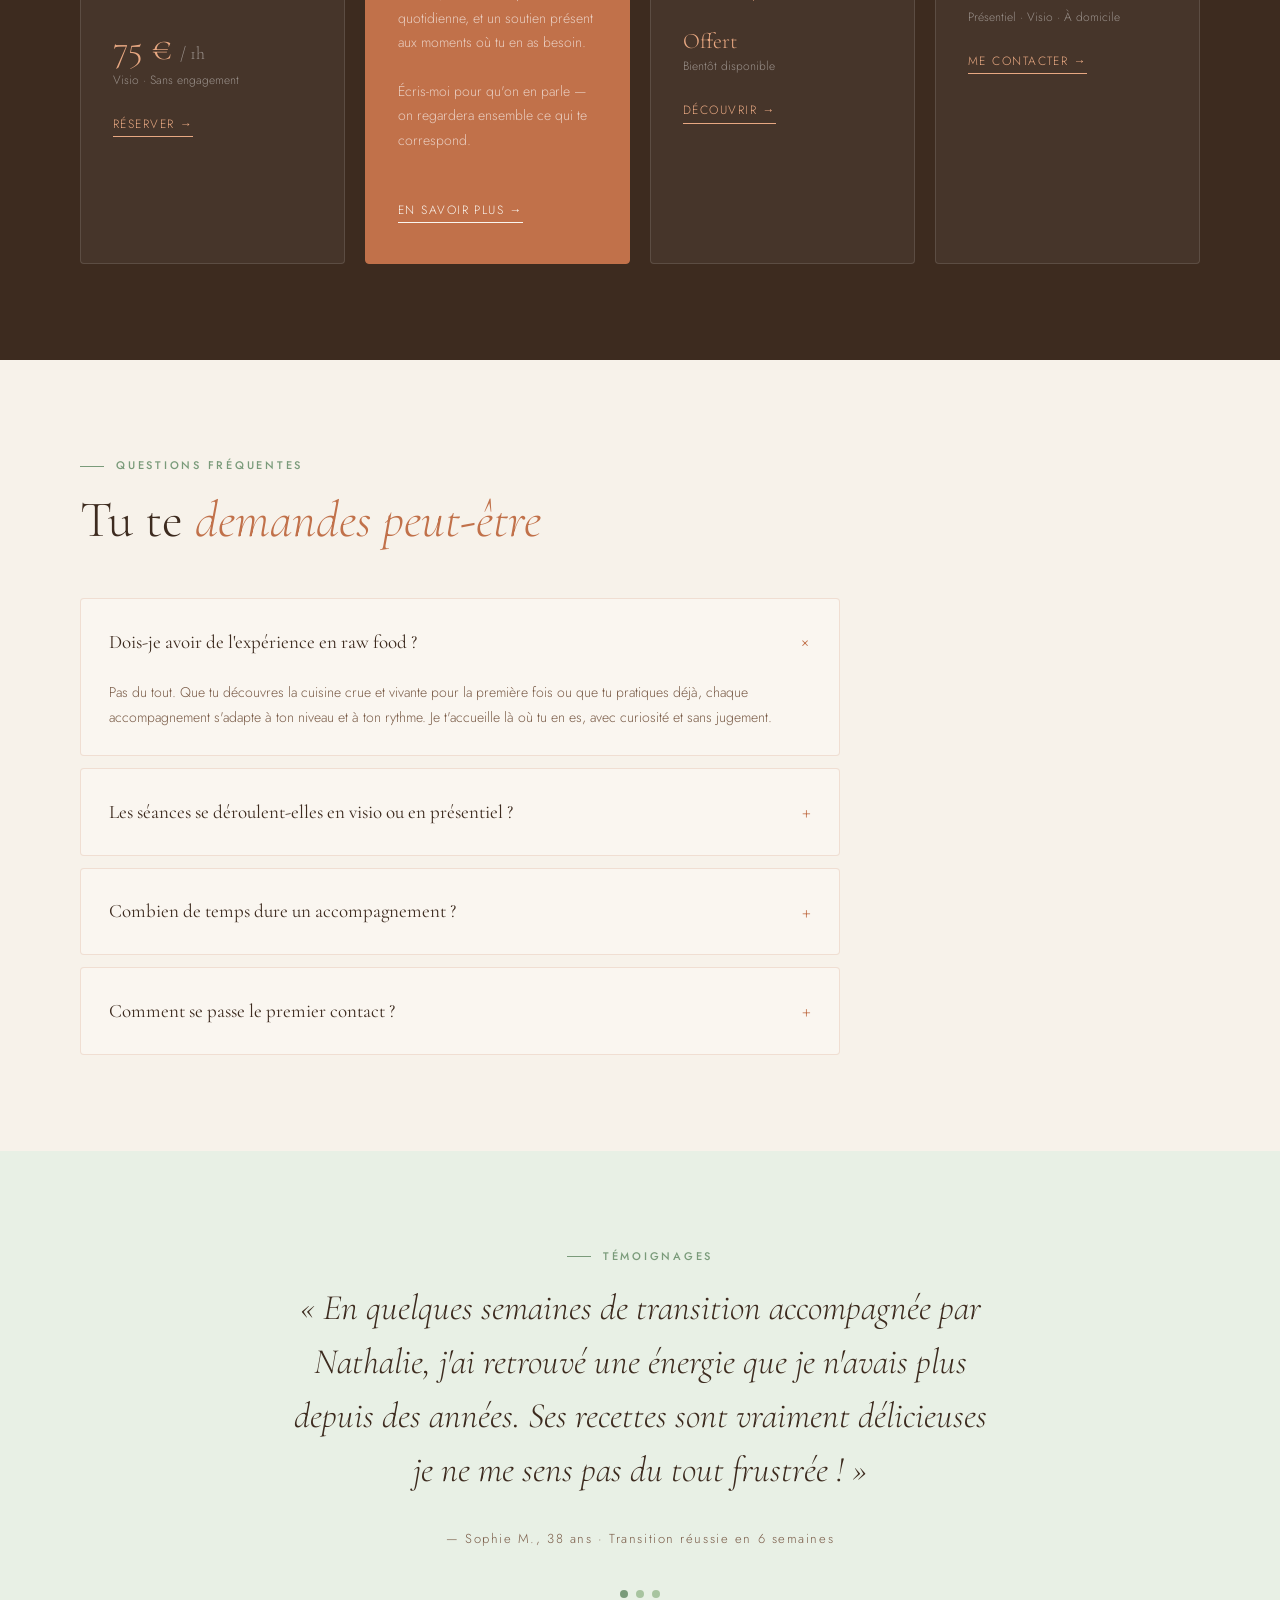
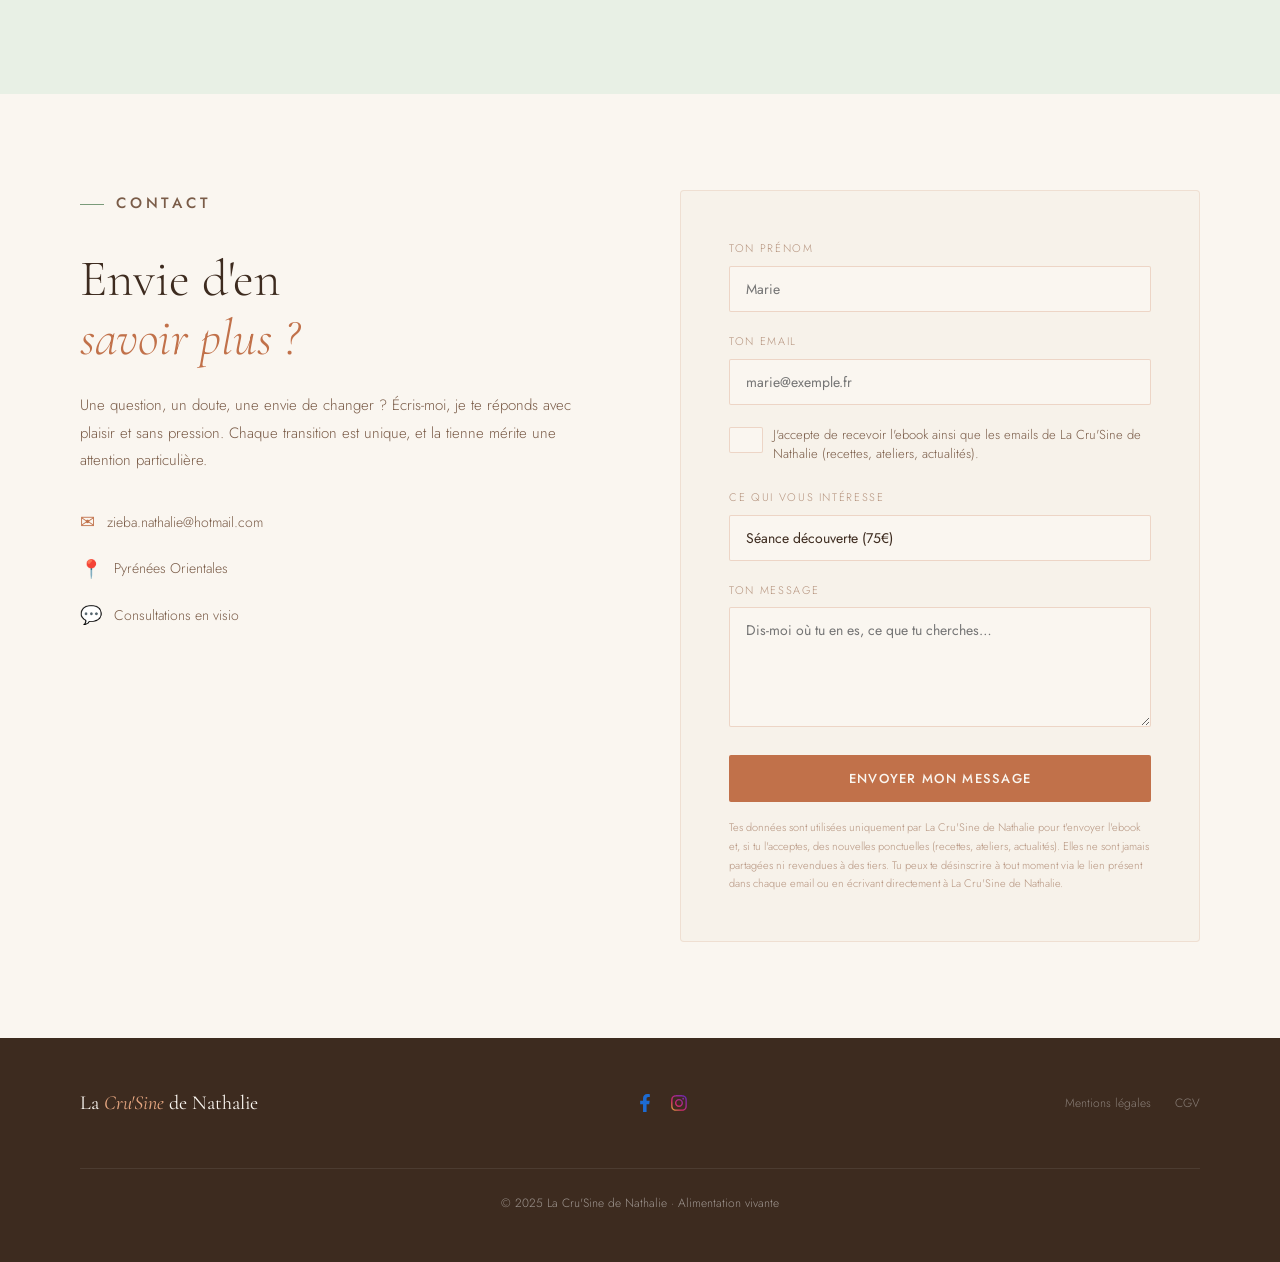
==== commit 6e0d7029: "Add files via upload" ====
--- a/index.html
+++ b/index.html
@@ -317,7 +317,7 @@
       <h3>Ebook Cru'Sine</h3>
       <p>Un guide complet pour débuter la Cru'Sine en douceur : 7 jours de menus, recettes signatures, conseils de transition et liste de courses. <br><br><em style="color:var(--terra-light);font-size:13px;">✦ Bientôt disponible</em></p>
       <div class="offer-price" style="font-size:22px;">Offert</div>
-      <div class="offer-price-label">Contre ton adresse email</div>
+      <div class="offer-price-label">Bientôt disponible</div>
       <a href="#contact" class="offer-link">Découvrir →</a>
     </div>
       <div class="offer-card">
@@ -408,7 +408,7 @@
         <label>Ce qui vous intéresse</label>
         <select name="interet">
           <option>Séance découverte (75€)</option>
-          <option>Suivi personnalisé (297€/mois)</option>
+          <option>Suivi personnalisé (On en parle)</option>
           <option>Ebook Cru'Sine (bientôt disponible)</option>
           <option>Atelier Cru'Sine (sur devis)</option>
           <option>Une simple question</option>
